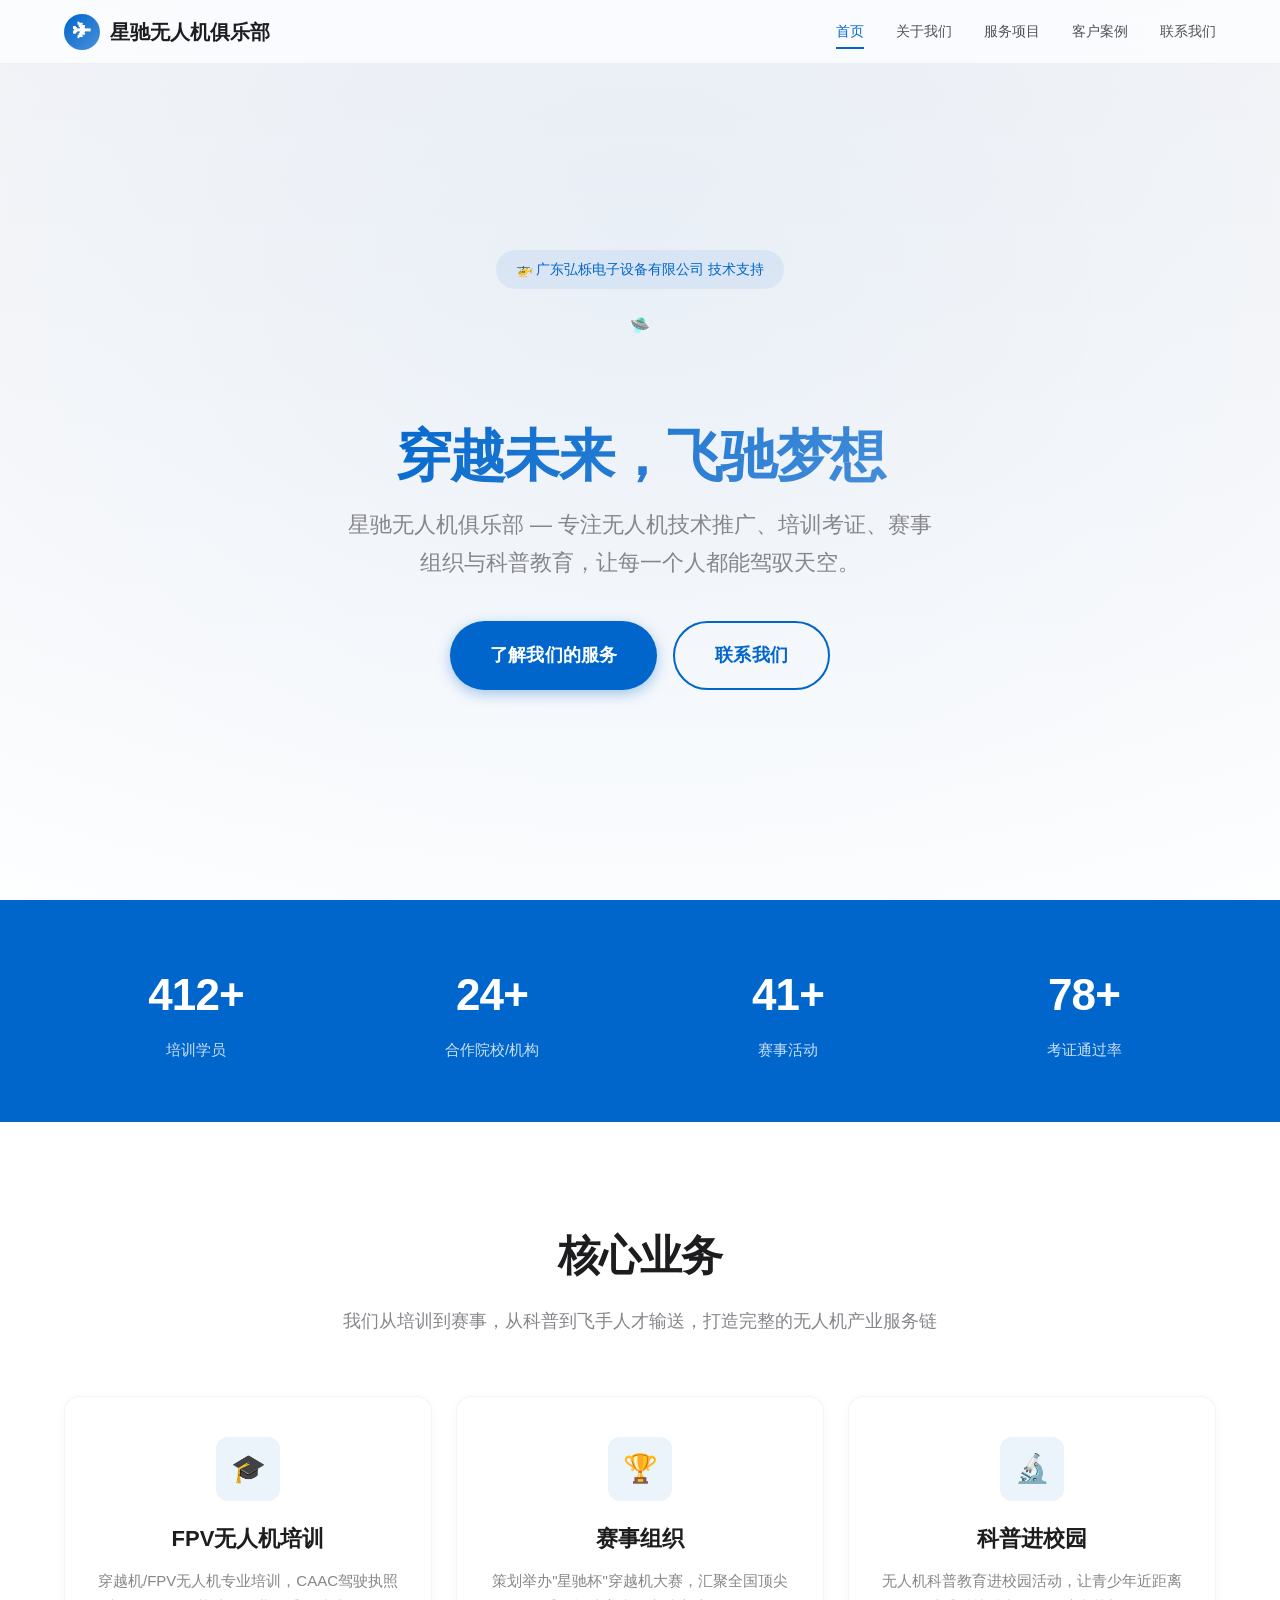
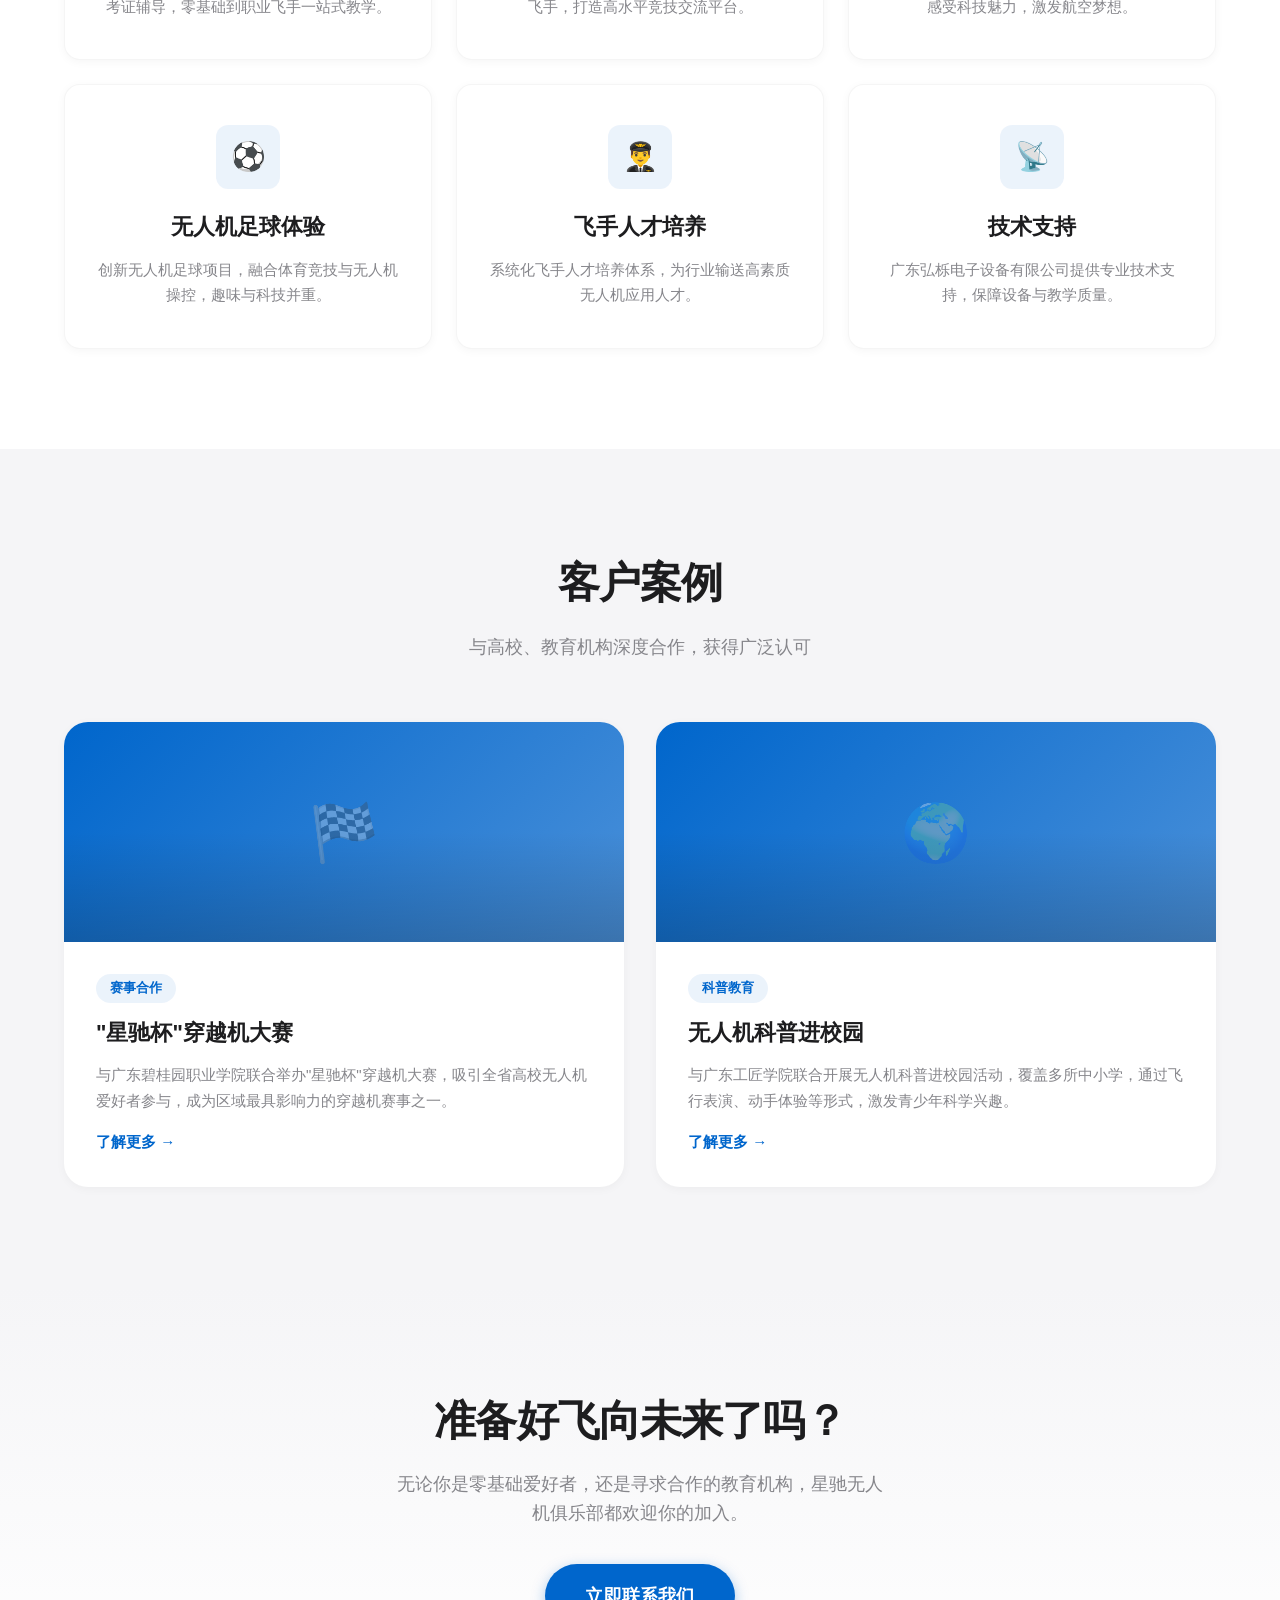
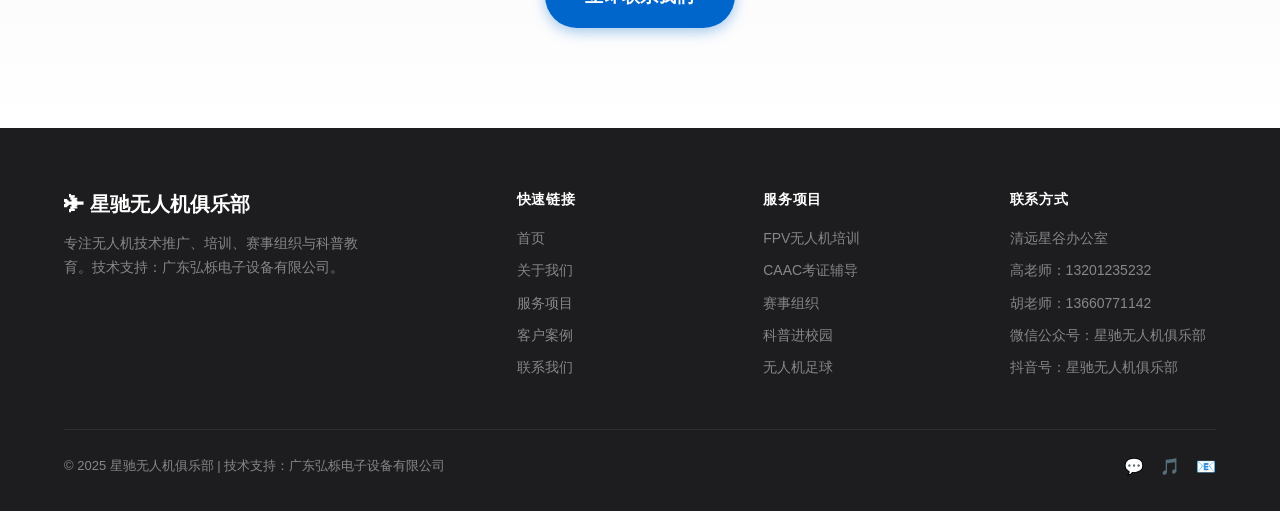
==== index.html @ 3ca0f883 "🎉 初始提交：星驰无人机俱乐部官网" ====
<!DOCTYPE html>
<html lang="zh-CN">
<head>
  <meta charset="UTF-8">
  <meta name="viewport" content="width=device-width, initial-scale=1.0">
  <title>星驰无人机俱乐部 - 穿越未来，飞驰梦想</title>
  <meta name="description" content="星驰无人机俱乐部 — 无人机技术推广、培训、赛事组织、科普教育。CAAC驾驶执照考证，穿越机/FPV无人机培训。">
  <link rel="stylesheet" href="css/style.css">
</head>
<body>

  <!-- ======== Navigation ======== -->
  <nav class="navbar">
    <div class="container">
      <a href="index.html" class="navbar-brand">
        <span class="logo-icon">✈</span>
        星驰无人机俱乐部
      </a>
      <div class="nav-links">
        <a href="index.html" class="active">首页</a>
        <a href="about.html">关于我们</a>
        <a href="services.html">服务项目</a>
        <a href="cases.html">客户案例</a>
        <a href="contact.html">联系我们</a>
      </div>
      <button class="nav-toggle" aria-label="菜单">
        <span></span>
        <span></span>
        <span></span>
      </button>
    </div>
  </nav>

  <!-- ======== Hero Section ======== -->
  <section class="hero">
    <div class="hero-content">
      <div class="hero-badge">🚁 广东弘栎电子设备有限公司 技术支持</div>
      <div class="hero-drone">🛸</div>
      <h1>穿越未来，飞驰梦想</h1>
      <p>星驰无人机俱乐部 — 专注无人机技术推广、培训考证、赛事组织与科普教育，让每一个人都能驾驭天空。</p>
      <div class="hero-buttons">
        <a href="services.html" class="btn btn-primary btn-lg">了解我们的服务</a>
        <a href="contact.html" class="btn btn-outline btn-lg">联系我们</a>
      </div>
    </div>
  </section>

  <!-- ======== Stats Section ======== -->
  <section class="stats">
    <div class="container">
      <div class="stats-grid">
        <div class="stat-item">
          <h3 data-target="500">0+</h3>
          <p>培训学员</p>
        </div>
        <div class="stat-item">
          <h3 data-target="30">0+</h3>
          <p>合作院校/机构</p>
        </div>
        <div class="stat-item">
          <h3 data-target="50">0+</h3>
          <p>赛事活动</p>
        </div>
        <div class="stat-item">
          <h3 data-target="95">0+</h3>
          <p>考证通过率</p>
        </div>
      </div>
    </div>
  </section>

  <!-- ======== Features / Core Business ======== -->
  <section class="section">
    <div class="container">
      <h2 class="section-title fade-in">核心业务</h2>
      <p class="section-subtitle fade-in">我们从培训到赛事，从科普到飞手人才输送，打造完整的无人机产业服务链</p>
      <div class="features-grid">
        <div class="feature-card fade-in">
          <div class="feature-icon">🎓</div>
          <h3>FPV无人机培训</h3>
          <p>穿越机/FPV无人机专业培训，CAAC驾驶执照考证辅导，零基础到职业飞手一站式教学。</p>
        </div>
        <div class="feature-card fade-in">
          <div class="feature-icon">🏆</div>
          <h3>赛事组织</h3>
          <p>策划举办"星驰杯"穿越机大赛，汇聚全国顶尖飞手，打造高水平竞技交流平台。</p>
        </div>
        <div class="feature-card fade-in">
          <div class="feature-icon">🔬</div>
          <h3>科普进校园</h3>
          <p>无人机科普教育进校园活动，让青少年近距离感受科技魅力，激发航空梦想。</p>
        </div>
        <div class="feature-card fade-in">
          <div class="feature-icon">⚽</div>
          <h3>无人机足球体验</h3>
          <p>创新无人机足球项目，融合体育竞技与无人机操控，趣味与科技并重。</p>
        </div>
        <div class="feature-card fade-in">
          <div class="feature-icon">👨‍✈️</div>
          <h3>飞手人才培养</h3>
          <p>系统化飞手人才培养体系，为行业输送高素质无人机应用人才。</p>
        </div>
        <div class="feature-card fade-in">
          <div class="feature-icon">📡</div>
          <h3>技术支持</h3>
          <p>广东弘栎电子设备有限公司提供专业技术支持，保障设备与教学质量。</p>
        </div>
      </div>
    </div>
  </section>

  <!-- ======== Cases Showcase ======== -->
  <section class="section cases-section">
    <div class="container">
      <h2 class="section-title fade-in">客户案例</h2>
      <p class="section-subtitle fade-in">与高校、教育机构深度合作，获得广泛认可</p>
      <div class="cases-grid">
        <div class="case-card fade-in">
          <div class="case-image">🏁</div>
          <div class="case-body">
            <span class="case-tag">赛事合作</span>
            <h3>"星驰杯"穿越机大赛</h3>
            <p>与广东碧桂园职业学院联合举办"星驰杯"穿越机大赛，吸引全省高校无人机爱好者参与，成为区域最具影响力的穿越机赛事之一。</p>
            <a href="cases.html" class="case-link">了解更多 →</a>
          </div>
        </div>
        <div class="case-card fade-in">
          <div class="case-image">🌍</div>
          <div class="case-body">
            <span class="case-tag">科普教育</span>
            <h3>无人机科普进校园</h3>
            <p>与广东工匠学院联合开展无人机科普进校园活动，覆盖多所中小学，通过飞行表演、动手体验等形式，激发青少年科学兴趣。</p>
            <a href="cases.html" class="case-link">了解更多 →</a>
          </div>
        </div>
      </div>
    </div>
  </section>

  <!-- ======== CTA Section ======== -->
  <section class="cta-section">
    <div class="container">
      <h2 class="fade-in">准备好飞向未来了吗？</h2>
      <p class="fade-in">无论你是零基础爱好者，还是寻求合作的教育机构，星驰无人机俱乐部都欢迎你的加入。</p>
      <a href="contact.html" class="btn btn-primary btn-lg fade-in">立即联系我们</a>
    </div>
  </section>

  <!-- ======== Footer ======== -->
  <footer class="footer">
    <div class="container">
      <div class="footer-grid">
        <div class="footer-brand">
          <h3>✈ 星驰无人机俱乐部</h3>
          <p>专注无人机技术推广、培训、赛事组织与科普教育。技术支持：广东弘栎电子设备有限公司。</p>
        </div>
        <div class="footer-col">
          <h4>快速链接</h4>
          <a href="index.html">首页</a>
          <a href="about.html">关于我们</a>
          <a href="services.html">服务项目</a>
          <a href="cases.html">客户案例</a>
          <a href="contact.html">联系我们</a>
        </div>
        <div class="footer-col">
          <h4>服务项目</h4>
          <a href="services.html">FPV无人机培训</a>
          <a href="services.html">CAAC考证辅导</a>
          <a href="services.html">赛事组织</a>
          <a href="services.html">科普进校园</a>
          <a href="services.html">无人机足球</a>
        </div>
        <div class="footer-col">
          <h4>联系方式</h4>
          <a href="contact.html">清远星谷办公室</a>
          <a href="contact.html">高老师：13201235232</a>
          <a href="contact.html">胡老师：13660771142</a>
          <a href="contact.html">微信公众号：星驰无人机俱乐部</a>
          <a href="contact.html">抖音号：星驰无人机俱乐部</a>
        </div>
      </div>
      <div class="footer-bottom">
        <p>© 2025 星驰无人机俱乐部 | 技术支持：广东弘栎电子设备有限公司</p>
        <div class="footer-social">
          <a href="#" title="微信公众号">💬</a>
          <a href="#" title="抖音">🎵</a>
          <a href="#" title="邮箱">📧</a>
        </div>
      </div>
    </div>
  </footer>

  <script src="js/main.js"></script>
</body>
</html>
---- css/style.css ----
/* ========================================
   星驰无人机俱乐部 - 主样式表
   科技蓝 #0066CC | Apple 极简风
   ======================================== */

/* --- CSS Variables --- */
:root {
  --primary: #0066CC;
  --primary-light: #4A90D9;
  --primary-dark: #004C99;
  --primary-gradient: linear-gradient(135deg, #0066CC, #4A90D9);
  --black: #1D1D1F;
  --gray-900: #2D2D2F;
  --gray-700: #515154;
  --gray-500: #86868B;
  --gray-300: #D2D2D7;
  --gray-100: #F5F5F7;
  --white: #FFFFFF;
  --glass-bg: rgba(255, 255, 255, 0.72);
  --glass-border: rgba(255, 255, 255, 0.4);
  --shadow-sm: 0 2px 10px rgba(0, 0, 0, 0.04);
  --shadow-md: 0 8px 30px rgba(0, 0, 0, 0.08);
  --shadow-lg: 0 20px 60px rgba(0, 0, 0, 0.12);
  --radius-sm: 12px;
  --radius-md: 16px;
  --radius-lg: 24px;
  --radius-xl: 32px;
  --font-sans: -apple-system, BlinkMacSystemFont, 'SF Pro Display', 'SF Pro Text',
    'Helvetica Neue', 'PingFang SC', 'Microsoft YaHei', sans-serif;
  --max-width: 1200px;
  --nav-height: 64px;
  --transition: all 0.4s cubic-bezier(0.25, 0.46, 0.45, 0.94);
}

/* --- Reset & Base --- */
*,
*::before,
*::after {
  margin: 0;
  padding: 0;
  box-sizing: border-box;
}

html {
  scroll-behavior: smooth;
  -webkit-font-smoothing: antialiased;
  -moz-osx-font-smoothing: grayscale;
}

body {
  font-family: var(--font-sans);
  font-size: 16px;
  line-height: 1.6;
  color: var(--black);
  background: var(--white);
  overflow-x: hidden;
}

a {
  text-decoration: none;
  color: inherit;
  transition: var(--transition);
}

img {
  max-width: 100%;
  height: auto;
  display: block;
}

ul {
  list-style: none;
}

.container {
  max-width: var(--max-width);
  margin: 0 auto;
  padding: 0 24px;
}

.section {
  padding: 100px 0;
}

.section-title {
  font-size: 42px;
  font-weight: 700;
  text-align: center;
  margin-bottom: 16px;
  color: var(--black);
  letter-spacing: -0.02em;
}

.section-subtitle {
  font-size: 18px;
  text-align: center;
  color: var(--gray-500);
  max-width: 600px;
  margin: 0 auto 60px;
  line-height: 1.7;
}

/* --- Buttons --- */
.btn {
  display: inline-flex;
  align-items: center;
  justify-content: center;
  gap: 8px;
  padding: 14px 32px;
  border-radius: 50px;
  font-size: 16px;
  font-weight: 600;
  border: none;
  cursor: pointer;
  transition: var(--transition);
  font-family: var(--font-sans);
  letter-spacing: 0.01em;
}

.btn-primary {
  background: var(--primary);
  color: var(--white);
  box-shadow: 0 4px 14px rgba(0, 102, 204, 0.35);
}

.btn-primary:hover {
  background: var(--primary-dark);
  box-shadow: 0 6px 20px rgba(0, 102, 204, 0.45);
  transform: translateY(-2px);
}

.btn-outline {
  background: transparent;
  color: var(--primary);
  border: 2px solid var(--primary);
}

.btn-outline:hover {
  background: var(--primary);
  color: var(--white);
  transform: translateY(-2px);
}

.btn-white {
  background: var(--white);
  color: var(--primary);
}

.btn-white:hover {
  background: var(--gray-100);
  transform: translateY(-2px);
}

.btn-lg {
  padding: 18px 40px;
  font-size: 18px;
}

/* --- Navigation --- */
.navbar {
  position: fixed;
  top: 0;
  left: 0;
  right: 0;
  z-index: 1000;
  height: var(--nav-height);
  backdrop-filter: saturate(180%) blur(20px);
  -webkit-backdrop-filter: saturate(180%) blur(20px);
  background: var(--glass-bg);
  border-bottom: 1px solid rgba(0, 0, 0, 0.05);
  transition: var(--transition);
}

.navbar .container {
  display: flex;
  align-items: center;
  justify-content: space-between;
  height: 100%;
}

.navbar-brand {
  display: flex;
  align-items: center;
  gap: 10px;
  font-size: 20px;
  font-weight: 700;
  color: var(--black);
}

.navbar-brand .logo-icon {
  width: 36px;
  height: 36px;
  background: var(--primary-gradient);
  border-radius: 50%;
  display: flex;
  align-items: center;
  justify-content: center;
  color: var(--white);
  font-size: 18px;
}

.nav-links {
  display: flex;
  align-items: center;
  gap: 32px;
}

.nav-links a {
  font-size: 14px;
  font-weight: 500;
  color: var(--gray-700);
  position: relative;
  padding: 4px 0;
}

.nav-links a::after {
  content: '';
  position: absolute;
  bottom: -2px;
  left: 0;
  width: 0;
  height: 2px;
  background: var(--primary);
  transition: var(--transition);
}

.nav-links a:hover,
.nav-links a.active {
  color: var(--primary);
}

.nav-links a:hover::after,
.nav-links a.active::after {
  width: 100%;
}

/* Mobile menu toggle */
.nav-toggle {
  display: none;
  flex-direction: column;
  gap: 5px;
  background: none;
  border: none;
  cursor: pointer;
  padding: 4px;
}

.nav-toggle span {
  display: block;
  width: 24px;
  height: 2px;
  background: var(--black);
  border-radius: 2px;
  transition: var(--transition);
}

.nav-toggle.active span:nth-child(1) {
  transform: rotate(45deg) translate(5px, 5px);
}

.nav-toggle.active span:nth-child(2) {
  opacity: 0;
}

.nav-toggle.active span:nth-child(3) {
  transform: rotate(-45deg) translate(5px, -5px);
}

/* --- Hero Section --- */
.hero {
  min-height: 100vh;
  display: flex;
  align-items: center;
  justify-content: center;
  text-align: center;
  padding: 120px 24px 80px;
  background: linear-gradient(180deg, var(--gray-100) 0%, var(--white) 100%);
  position: relative;
  overflow: hidden;
}

.hero::before {
  content: '';
  position: absolute;
  top: -50%;
  left: -50%;
  width: 200%;
  height: 200%;
  background: radial-gradient(
    ellipse at 50% 40%,
    rgba(0, 102, 204, 0.06) 0%,
    transparent 60%
  );
  pointer-events: none;
}

.hero-content {
  max-width: 800px;
  position: relative;
  z-index: 1;
}

.hero-badge {
  display: inline-flex;
  align-items: center;
  gap: 8px;
  padding: 8px 20px;
  background: rgba(0, 102, 204, 0.08);
  border-radius: 50px;
  font-size: 14px;
  font-weight: 500;
  color: var(--primary);
  margin-bottom: 24px;
}

.hero h1 {
  font-size: 56px;
  font-weight: 800;
  line-height: 1.1;
  margin-bottom: 20px;
  letter-spacing: -0.03em;
  background: var(--primary-gradient);
  -webkit-background-clip: text;
  -webkit-text-fill-color: transparent;
  background-clip: text;
}

.hero p {
  font-size: 22px;
  color: var(--gray-500);
  max-width: 600px;
  margin: 0 auto 40px;
  line-height: 1.7;
}

.hero-buttons {
  display: flex;
  gap: 16px;
  justify-content: center;
  flex-wrap: wrap;
}

/* Hero drone animation */
.hero-drone {
  width: 80px;
  height: 80px;
  margin: 0 auto 32px;
  position: relative;
  animation: float 3s ease-in-out infinite;
}

@keyframes float {
  0%, 100% { transform: translateY(0); }
  50% { transform: translateY(-12px); }
}

/* --- Stats Section --- */
.stats {
  background: var(--primary);
  padding: 60px 0;
}

.stats-grid {
  display: grid;
  grid-template-columns: repeat(4, 1fr);
  gap: 32px;
  text-align: center;
}

.stat-item h3 {
  font-size: 44px;
  font-weight: 800;
  color: var(--white);
  margin-bottom: 8px;
  letter-spacing: -0.02em;
}

.stat-item p {
  font-size: 15px;
  color: rgba(255, 255, 255, 0.8);
  font-weight: 400;
}

/* --- Features / Cards Grid --- */
.features-grid {
  display: grid;
  grid-template-columns: repeat(3, 1fr);
  gap: 24px;
}

.feature-card {
  background: var(--white);
  border-radius: var(--radius-md);
  padding: 40px 32px;
  box-shadow: var(--shadow-sm);
  border: 1px solid rgba(0, 0, 0, 0.04);
  transition: var(--transition);
  text-align: center;
}

.feature-card:hover {
  box-shadow: var(--shadow-md);
  transform: translateY(-6px);
}

.feature-icon {
  width: 64px;
  height: 64px;
  background: rgba(0, 102, 204, 0.08);
  border-radius: var(--radius-sm);
  display: flex;
  align-items: center;
  justify-content: center;
  font-size: 28px;
  margin: 0 auto 20px;
  transition: var(--transition);
}

.feature-card:hover .feature-icon {
  background: var(--primary);
  color: var(--white);
}

.feature-card h3 {
  font-size: 22px;
  font-weight: 700;
  margin-bottom: 12px;
  color: var(--black);
}

.feature-card p {
  font-size: 15px;
  color: var(--gray-500);
  line-height: 1.7;
}

/* --- Cases Section --- */
.cases-section {
  background: var(--gray-100);
}

.cases-grid {
  display: grid;
  grid-template-columns: repeat(2, 1fr);
  gap: 32px;
}

.case-card {
  background: var(--white);
  border-radius: var(--radius-lg);
  overflow: hidden;
  box-shadow: var(--shadow-sm);
  transition: var(--transition);
}

.case-card:hover {
  box-shadow: var(--shadow-md);
  transform: translateY(-4px);
}

.case-image {
  height: 220px;
  background: var(--primary-gradient);
  display: flex;
  align-items: center;
  justify-content: center;
  font-size: 56px;
  color: rgba(255, 255, 255, 0.3);
  position: relative;
  overflow: hidden;
}

.case-image::after {
  content: '';
  position: absolute;
  inset: 0;
  background: linear-gradient(180deg, transparent 50%, rgba(0, 0, 0, 0.2) 100%);
}

.case-body {
  padding: 32px;
}

.case-tag {
  display: inline-block;
  padding: 4px 14px;
  background: rgba(0, 102, 204, 0.08);
  color: var(--primary);
  font-size: 13px;
  font-weight: 600;
  border-radius: 50px;
  margin-bottom: 12px;
}

.case-body h3 {
  font-size: 22px;
  font-weight: 700;
  margin-bottom: 12px;
}

.case-body p {
  font-size: 15px;
  color: var(--gray-500);
  line-height: 1.7;
  margin-bottom: 16px;
}

.case-link {
  color: var(--primary);
  font-weight: 600;
  font-size: 15px;
  display: inline-flex;
  align-items: center;
  gap: 6px;
}

.case-link:hover {
  gap: 10px;
}

/* --- CTA Section --- */
.cta-section {
  text-align: center;
  padding: 100px 24px;
  background: linear-gradient(180deg, var(--gray-100) 0%, var(--white) 100%);
}

.cta-section h2 {
  font-size: 42px;
  font-weight: 700;
  margin-bottom: 16px;
  letter-spacing: -0.02em;
}

.cta-section p {
  font-size: 18px;
  color: var(--gray-500);
  max-width: 500px;
  margin: 0 auto 36px;
}

/* --- Timeline (About page) --- */
.timeline {
  position: relative;
  max-width: 800px;
  margin: 0 auto;
  padding: 20px 0;
}

.timeline::before {
  content: '';
  position: absolute;
  left: 50%;
  transform: translateX(-50%);
  top: 0;
  bottom: 0;
  width: 2px;
  background: var(--gray-300);
}

.timeline-item {
  display: flex;
  align-items: flex-start;
  gap: 40px;
  margin-bottom: 48px;
  position: relative;
}

.timeline-item:nth-child(odd) {
  flex-direction: row;
}

.timeline-item:nth-child(even) {
  flex-direction: row-reverse;
}

.timeline-dot {
  position: absolute;
  left: 50%;
  transform: translateX(-50%);
  width: 16px;
  height: 16px;
  background: var(--primary);
  border-radius: 50%;
  border: 4px solid var(--white);
  box-shadow: 0 0 0 2px var(--primary);
  z-index: 2;
  top: 6px;
}

.timeline-content {
  width: calc(50% - 50px);
  background: var(--white);
  padding: 24px;
  border-radius: var(--radius-sm);
  box-shadow: var(--shadow-sm);
  border: 1px solid rgba(0, 0, 0, 0.04);
}

.timeline-content h4 {
  font-size: 18px;
  font-weight: 700;
  color: var(--primary);
  margin-bottom: 6px;
}

.timeline-content h5 {
  font-size: 16px;
  font-weight: 600;
  margin-bottom: 8px;
}

.timeline-content p {
  font-size: 14px;
  color: var(--gray-500);
}

/* --- Team Section --- */
.team-grid {
  display: grid;
  grid-template-columns: repeat(3, 1fr);
  gap: 32px;
}

.team-card {
  text-align: center;
  padding: 40px 24px;
  background: var(--white);
  border-radius: var(--radius-md);
  box-shadow: var(--shadow-sm);
  border: 1px solid rgba(0, 0, 0, 0.04);
  transition: var(--transition);
}

.team-card:hover {
  box-shadow: var(--shadow-md);
  transform: translateY(-4px);
}

.team-avatar {
  width: 96px;
  height: 96px;
  border-radius: 50%;
  background: var(--primary-gradient);
  display: flex;
  align-items: center;
  justify-content: center;
  font-size: 36px;
  color: var(--white);
  margin: 0 auto 16px;
}

.team-card h4 {
  font-size: 20px;
  font-weight: 700;
  margin-bottom: 4px;
}

.team-card .role {
  font-size: 14px;
  color: var(--primary);
  font-weight: 600;
  margin-bottom: 4px;
}

.team-card .phone {
  font-size: 14px;
  color: var(--gray-500);
}

/* --- Services Page --- */
.services-showcase {
  display: grid;
  grid-template-columns: repeat(2, 1fr);
  gap: 32px;
}

.service-card {
  background: var(--white);
  border-radius: var(--radius-lg);
  padding: 48px 36px;
  box-shadow: var(--shadow-sm);
  border: 1px solid rgba(0, 0, 0, 0.04);
  transition: var(--transition);
  position: relative;
  overflow: hidden;
}

.service-card::before {
  content: '';
  position: absolute;
  top: 0;
  left: 0;
  right: 0;
  height: 4px;
  background: var(--primary-gradient);
  opacity: 0;
  transition: var(--transition);
}

.service-card:hover::before {
  opacity: 1;
}

.service-card:hover {
  box-shadow: var(--shadow-md);
  transform: translateY(-4px);
}

.service-icon {
  width: 56px;
  height: 56px;
  background: rgba(0, 102, 204, 0.08);
  border-radius: var(--radius-sm);
  display: flex;
  align-items: center;
  justify-content: center;
  font-size: 24px;
  margin-bottom: 20px;
}

.service-card h3 {
  font-size: 24px;
  font-weight: 700;
  margin-bottom: 12px;
}

.service-card p {
  font-size: 15px;
  color: var(--gray-500);
  line-height: 1.7;
  margin-bottom: 16px;
}

.service-features {
  display: flex;
  flex-wrap: wrap;
  gap: 8px;
}

.service-features span {
  padding: 6px 14px;
  background: var(--gray-100);
  border-radius: 50px;
  font-size: 13px;
  color: var(--gray-700);
}

/* --- Contact Page --- */
.contact-grid {
  display: grid;
  grid-template-columns: 1fr 1.2fr;
  gap: 60px;
  align-items: start;
}

.contact-info h3 {
  font-size: 24px;
  font-weight: 700;
  margin-bottom: 24px;
}

.contact-item {
  display: flex;
  gap: 16px;
  margin-bottom: 24px;
}

.contact-item-icon {
  flex-shrink: 0;
  width: 44px;
  height: 44px;
  background: rgba(0, 102, 204, 0.08);
  border-radius: 50%;
  display: flex;
  align-items: center;
  justify-content: center;
  font-size: 18px;
}

.contact-item-text h4 {
  font-size: 15px;
  font-weight: 600;
  margin-bottom: 4px;
}

.contact-item-text p {
  font-size: 14px;
  color: var(--gray-500);
  line-height: 1.6;
}

/* Social links */
.social-links {
  display: flex;
  gap: 12px;
  margin-top: 32px;
}

.social-link {
  width: 48px;
  height: 48px;
  background: var(--gray-100);
  border-radius: 50%;
  display: flex;
  align-items: center;
  justify-content: center;
  font-size: 20px;
  color: var(--gray-700);
  transition: var(--transition);
}

.social-link:hover {
  background: var(--primary);
  color: var(--white);
  transform: translateY(-2px);
}

/* Contact Form */
.contact-form {
  background: var(--white);
  padding: 40px;
  border-radius: var(--radius-lg);
  box-shadow: var(--shadow-md);
  border: 1px solid rgba(0, 0, 0, 0.06);
}

.contact-form h3 {
  font-size: 22px;
  font-weight: 700;
  margin-bottom: 24px;
}

.form-group {
  margin-bottom: 20px;
}

.form-group label {
  display: block;
  font-size: 14px;
  font-weight: 600;
  color: var(--gray-700);
  margin-bottom: 6px;
}

.form-group input,
.form-group textarea {
  width: 100%;
  padding: 14px 18px;
  border: 2px solid var(--gray-300);
  border-radius: var(--radius-sm);
  font-size: 15px;
  font-family: var(--font-sans);
  transition: var(--transition);
  background: var(--gray-100);
  outline: none;
}

.form-group input:focus,
.form-group textarea:focus {
  border-color: var(--primary);
  background: var(--white);
  box-shadow: 0 0 0 4px rgba(0, 102, 204, 0.1);
}

.form-group textarea {
  resize: vertical;
  min-height: 140px;
}

.form-submit {
  width: 100%;
  padding: 16px;
  font-size: 16px;
}

/* --- Footer --- */
.footer {
  background: var(--black);
  color: var(--gray-500);
  padding: 60px 0 32px;
}

.footer-grid {
  display: grid;
  grid-template-columns: 2fr 1fr 1fr 1fr;
  gap: 40px;
  margin-bottom: 40px;
}

.footer-brand h3 {
  font-size: 20px;
  font-weight: 700;
  color: var(--white);
  margin-bottom: 12px;
}

.footer-brand p {
  font-size: 14px;
  line-height: 1.7;
  max-width: 300px;
}

.footer-col h4 {
  font-size: 14px;
  font-weight: 700;
  color: var(--white);
  margin-bottom: 16px;
  text-transform: uppercase;
  letter-spacing: 0.05em;
}

.footer-col a {
  display: block;
  font-size: 14px;
  color: var(--gray-500);
  margin-bottom: 10px;
}

.footer-col a:hover {
  color: var(--white);
}

.footer-bottom {
  border-top: 1px solid rgba(255, 255, 255, 0.08);
  padding-top: 24px;
  display: flex;
  justify-content: space-between;
  align-items: center;
  flex-wrap: wrap;
  gap: 16px;
}

.footer-bottom p {
  font-size: 13px;
}

.footer-social {
  display: flex;
  gap: 16px;
}

.footer-social a {
  color: var(--gray-500);
  font-size: 16px;
}

.footer-social a:hover {
  color: var(--white);
}

/* --- Page Header (subpages) --- */
.page-header {
  padding: 120px 24px 60px;
  text-align: center;
  background: linear-gradient(180deg, var(--gray-100) 0%, var(--white) 100%);
}

.page-header h1 {
  font-size: 48px;
  font-weight: 800;
  margin-bottom: 12px;
  letter-spacing: -0.03em;
}

.page-header p {
  font-size: 18px;
  color: var(--gray-500);
  max-width: 500px;
  margin: 0 auto;
}

/* --- Animations --- */
.fade-in {
  opacity: 0;
  transform: translateY(30px);
  transition: opacity 0.8s ease, transform 0.8s ease;
}

.fade-in.visible {
  opacity: 1;
  transform: translateY(0);
}

/* ========================================
   Responsive Design
   ======================================== */

@media (max-width: 1024px) {
  .features-grid {
    grid-template-columns: repeat(2, 1fr);
  }
  .services-showcase {
    grid-template-columns: 1fr;
  }
  .footer-grid {
    grid-template-columns: 1fr 1fr;
  }
}

@media (max-width: 768px) {
  .section {
    padding: 64px 0;
  }
  .section-title {
    font-size: 32px;
  }
  .section-subtitle {
    font-size: 16px;
    margin-bottom: 40px;
  }

  .hero h1 {
    font-size: 36px;
  }
  .hero p {
    font-size: 18px;
  }
  .hero-buttons {
    flex-direction: column;
    align-items: center;
  }

  .stats-grid {
    grid-template-columns: repeat(2, 1fr);
    gap: 24px;
  }
  .stat-item h3 {
    font-size: 32px;
  }

  .features-grid {
    grid-template-columns: 1fr;
  }

  .cases-grid {
    grid-template-columns: 1fr;
  }

  .cta-section h2 {
    font-size: 32px;
  }

  /* Navigation */
  .nav-links {
    position: fixed;
    top: var(--nav-height);
    left: 0;
    right: 0;
    background: var(--glass-bg);
    backdrop-filter: saturate(180%) blur(20px);
    -webkit-backdrop-filter: saturate(180%) blur(20px);
    flex-direction: column;
    padding: 24px;
    gap: 20px;
    border-bottom: 1px solid rgba(0, 0, 0, 0.05);
    transform: translateY(-120%);
    opacity: 0;
    transition: var(--transition);
    pointer-events: none;
  }

  .nav-links.open {
    transform: translateY(0);
    opacity: 1;
    pointer-events: all;
  }

  .nav-links a {
    font-size: 18px;
    padding: 8px 0;
  }

  .nav-toggle {
    display: flex;
  }

  /* Timeline */
  .timeline::before {
    left: 24px;
  }
  .timeline-item,
  .timeline-item:nth-child(even) {
    flex-direction: row;
    padding-left: 56px;
  }
  .timeline-dot {
    left: 24px;
  }
  .timeline-content {
    width: 100%;
  }

  .team-grid {
    grid-template-columns: 1fr;
  }

  .page-header h1 {
    font-size: 34px;
  }

  .contact-grid {
    grid-template-columns: 1fr;
    gap: 40px;
  }

  .contact-form {
    padding: 28px;
  }

  .footer-grid {
    grid-template-columns: 1fr;
    gap: 24px;
  }
  .footer-bottom {
    flex-direction: column;
    text-align: center;
  }
}

/* --- Contact Page Additional Styles --- */
.contact-section {
  background: var(--gray-100);
}

.contact-info h2 {
  font-size: 32px;
  font-weight: 700;
  margin-bottom: 8px;
  letter-spacing: -0.02em;
}

.contact-subtitle {
  font-size: 16px;
  color: var(--gray-500);
  margin-bottom: 40px;
}

.contact-items {
  display: flex;
  flex-direction: column;
  gap: 0;
}

.contact-item {
  display: flex;
  gap: 18px;
  padding: 20px 0;
  border-bottom: 1px solid var(--gray-300);
}

.contact-item:last-child {
  border-bottom: none;
}

.contact-icon {
  flex-shrink: 0;
  width: 48px;
  height: 48px;
  background: rgba(0, 102, 204, 0.08);
  border-radius: 50%;
  display: flex;
  align-items: center;
  justify-content: center;
  font-size: 20px;
}

.contact-item h4 {
  font-size: 16px;
  font-weight: 600;
  margin-bottom: 4px;
  color: var(--black);
}

.contact-item p {
  font-size: 15px;
  color: var(--gray-500);
  line-height: 1.7;
}

.contact-item a {
  color: var(--primary);
  font-weight: 500;
}

.contact-item a:hover {
  color: var(--primary-dark);
}

.contact-note {
  font-size: 13px;
  color: var(--gray-500);
}

/* Contact Form Wrapper */
.contact-form-wrapper {
  background: var(--white);
  border-radius: var(--radius-lg);
  padding: 48px;
  box-shadow: var(--shadow-md);
  border: 1px solid rgba(0, 0, 0, 0.06);
}

.contact-form-wrapper h2 {
  font-size: 28px;
  font-weight: 700;
  margin-bottom: 8px;
}

.contact-form-wrapper .contact-subtitle {
  margin-bottom: 32px;
}

.contact-form {
  width: 100%;
}

.btn-block {
  width: 100%;
}

/* --- Cases Detail Page --- */
.cases-detail-grid {
  display: grid;
  grid-template-columns: 1fr 1fr;
  gap: 40px;
}

.case-detail-card {
  background: var(--white);
  border-radius: var(--radius-lg);
  overflow: hidden;
  box-shadow: var(--shadow-sm);
  border: 1px solid rgba(0, 0, 0, 0.04);
}

.case-detail-image {
  height: 240px;
  background: var(--primary-gradient);
  display: flex;
  align-items: center;
  justify-content: center;
  font-size: 64px;
}

.case-detail-body {
  padding: 32px;
}

.case-detail-body h3 {
  font-size: 22px;
  font-weight: 700;
  margin-bottom: 16px;
}

.case-detail-body ul {
  list-style: disc;
  padding-left: 20px;
  margin-bottom: 12px;
}

.case-detail-body ul li {
  font-size: 15px;
  color: var(--gray-700);
  line-height: 1.7;
  margin-bottom: 6px;
}

.case-meta {
  display: flex;
  flex-wrap: wrap;
  gap: 8px;
  margin-bottom: 16px;
}

.case-meta span {
  padding: 4px 14px;
  background: rgba(0, 102, 204, 0.08);
  color: var(--primary);
  font-size: 13px;
  font-weight: 600;
  border-radius: 50px;
}

@media (max-width: 768px) {
  .contact-form-wrapper {
    padding: 28px;
  }
  .contact-form-wrapper h2 {
    font-size: 24px;
  }
  .cases-detail-grid {
    grid-template-columns: 1fr;
  }
}

@media (max-width: 480px) {
  .container {
    padding: 0 16px;
  }
  .hero h1 {
    font-size: 30px;
  }
  .stats-grid {
    grid-template-columns: 1fr 1fr;
    gap: 16px;
  }
  .stat-item h3 {
    font-size: 28px;
  }
}
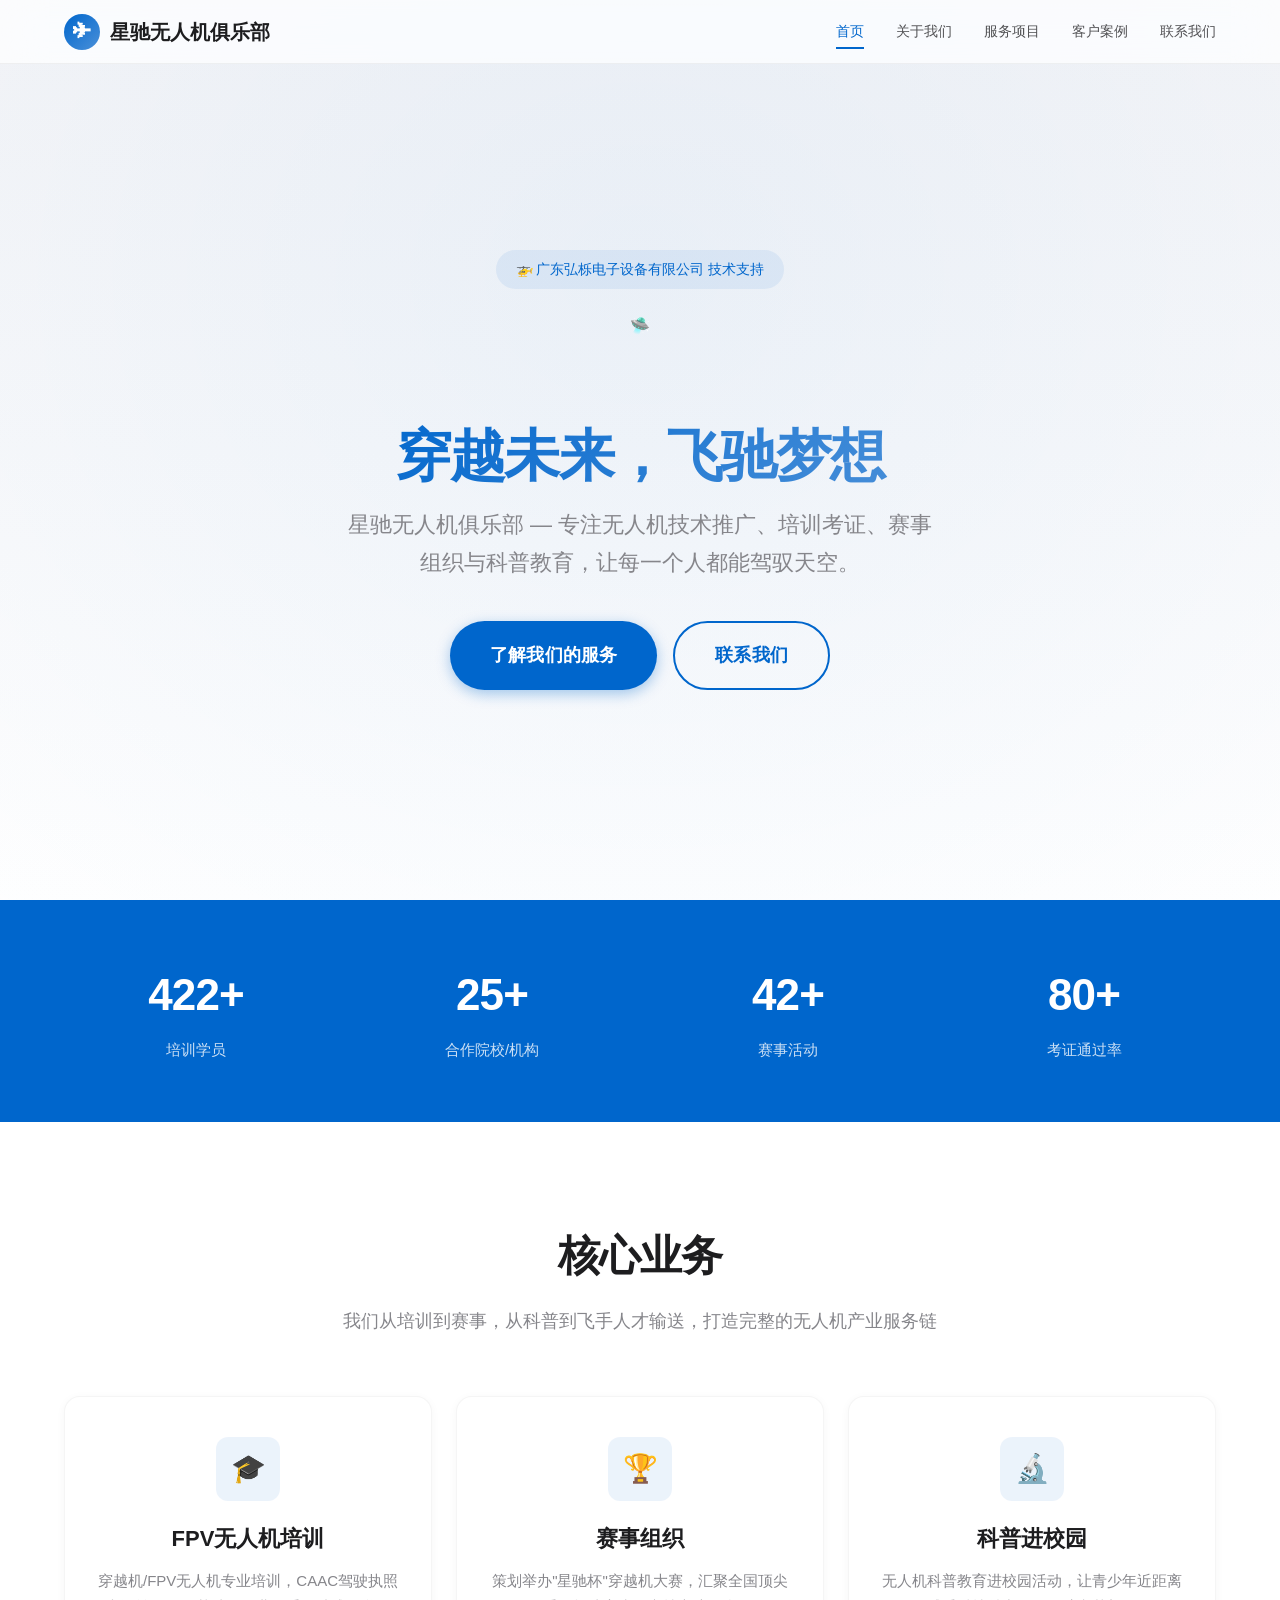
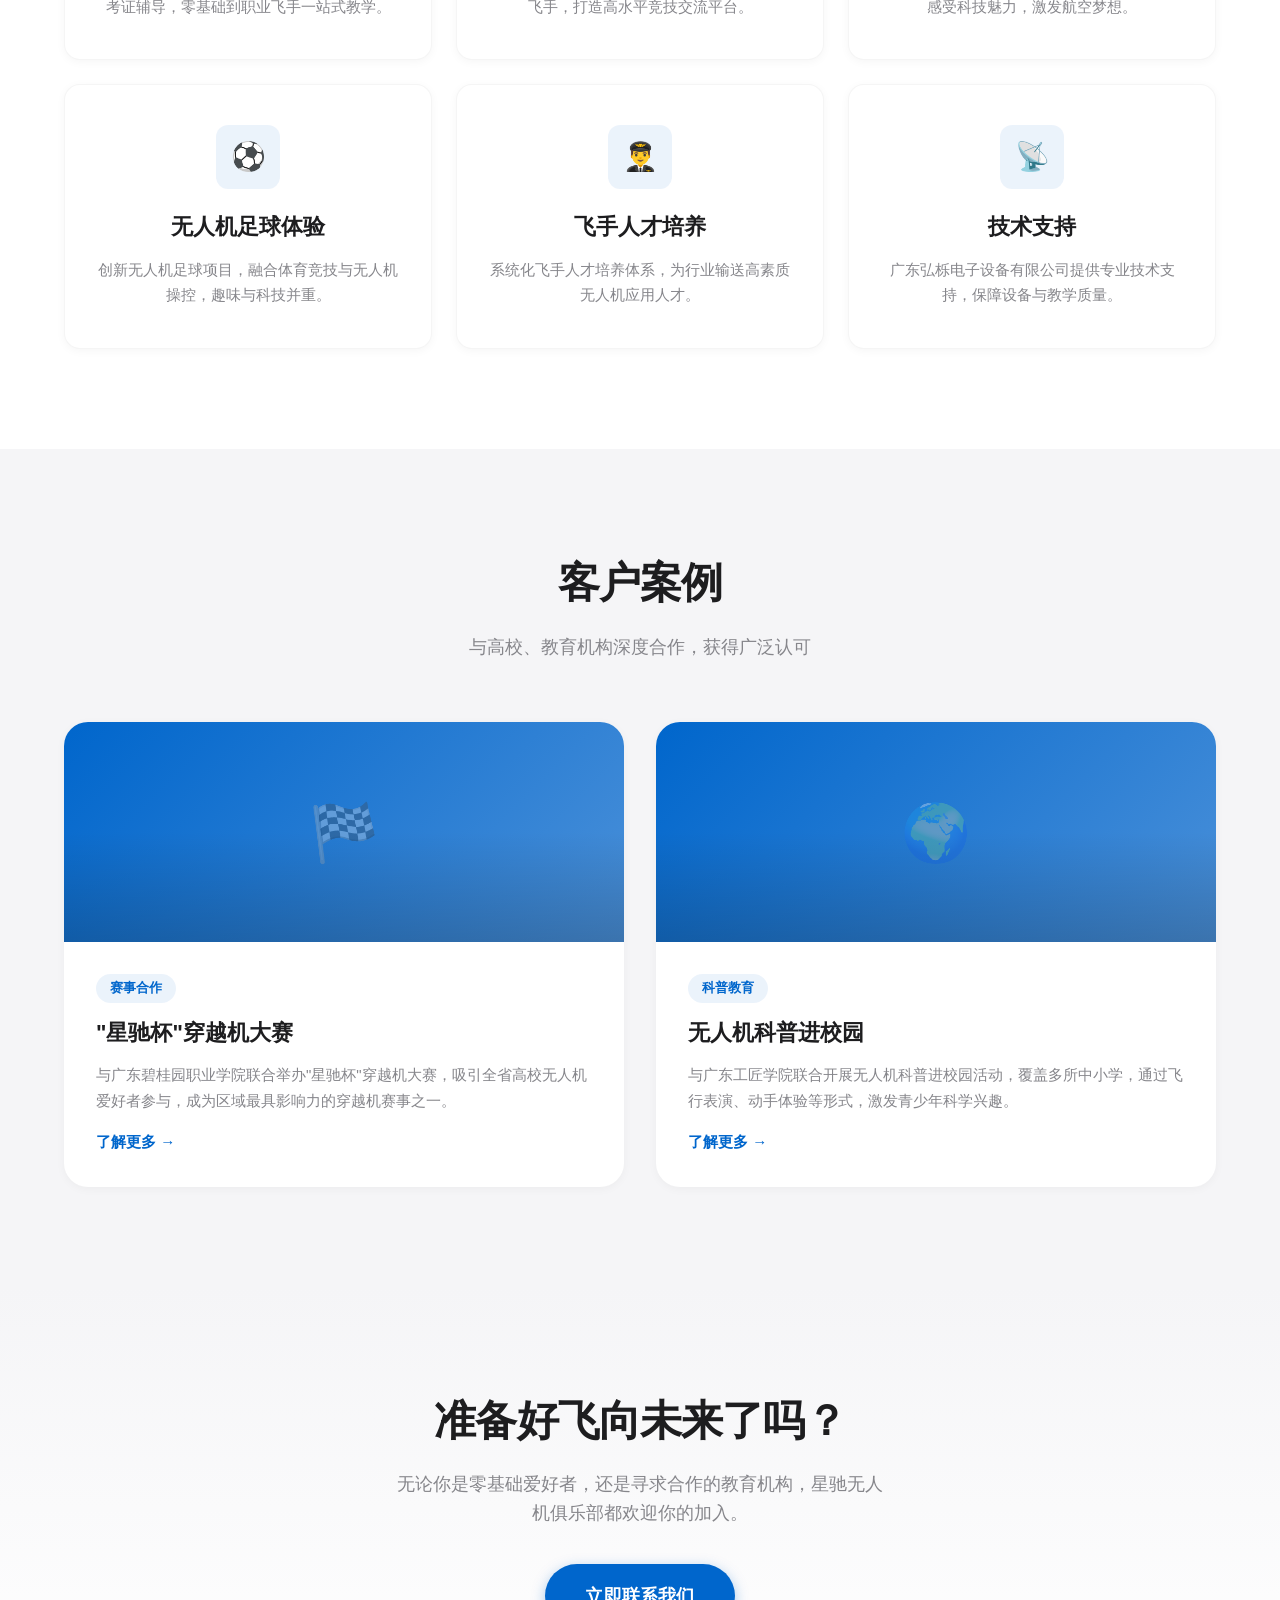
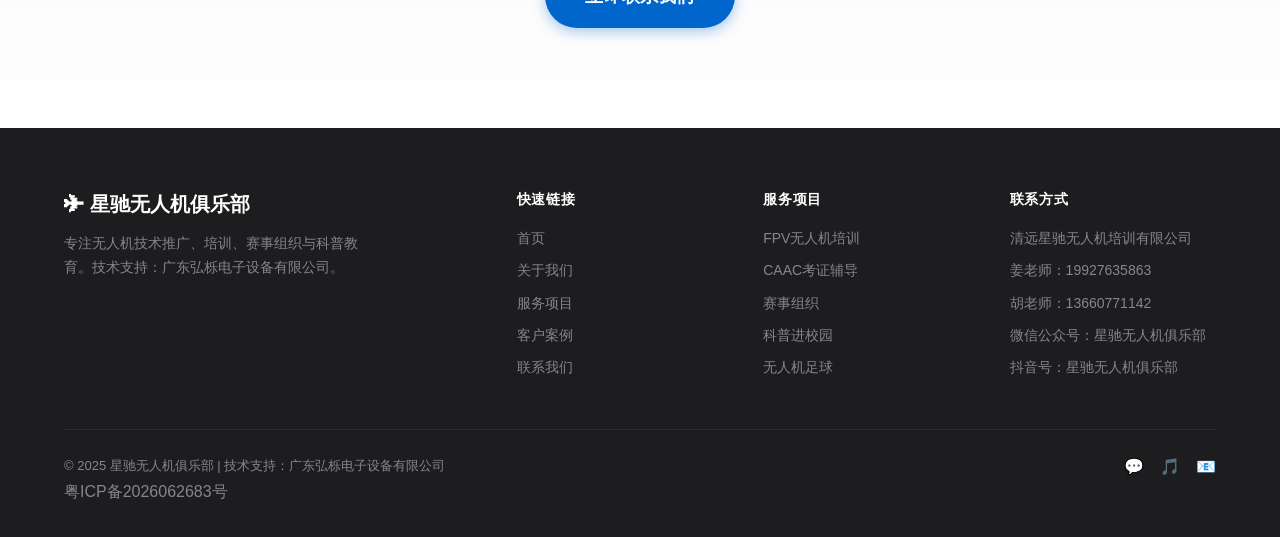
==== commit 8e9f5187: "全站更新：办公地址、咨询电话、团队信息，高老师替换为姜老师" ====
--- a/index.html
+++ b/index.html
@@ -172,8 +172,8 @@
         </div>
         <div class="footer-col">
           <h4>联系方式</h4>
-          <a href="contact.html">清远星谷办公室</a>
-          <a href="contact.html">高老师：13201235232</a>
+          <a href="contact.html">清远星驰无人机培训有限公司</a>
+          <a href="contact.html">姜老师：19927635863</a>
           <a href="contact.html">胡老师：13660771142</a>
           <a href="contact.html">微信公众号：星驰无人机俱乐部</a>
           <a href="contact.html">抖音号：星驰无人机俱乐部</a>
@@ -187,6 +187,9 @@
           <a href="#" title="邮箱">📧</a>
         </div>
       </div>
+      <div class="footer-icp">
+        <a href="https://beian.miit.gov.cn" target="_blank" rel="noopener noreferrer">粤ICP备2026062683号</a>
+      </div>
     </div>
   </footer>
 
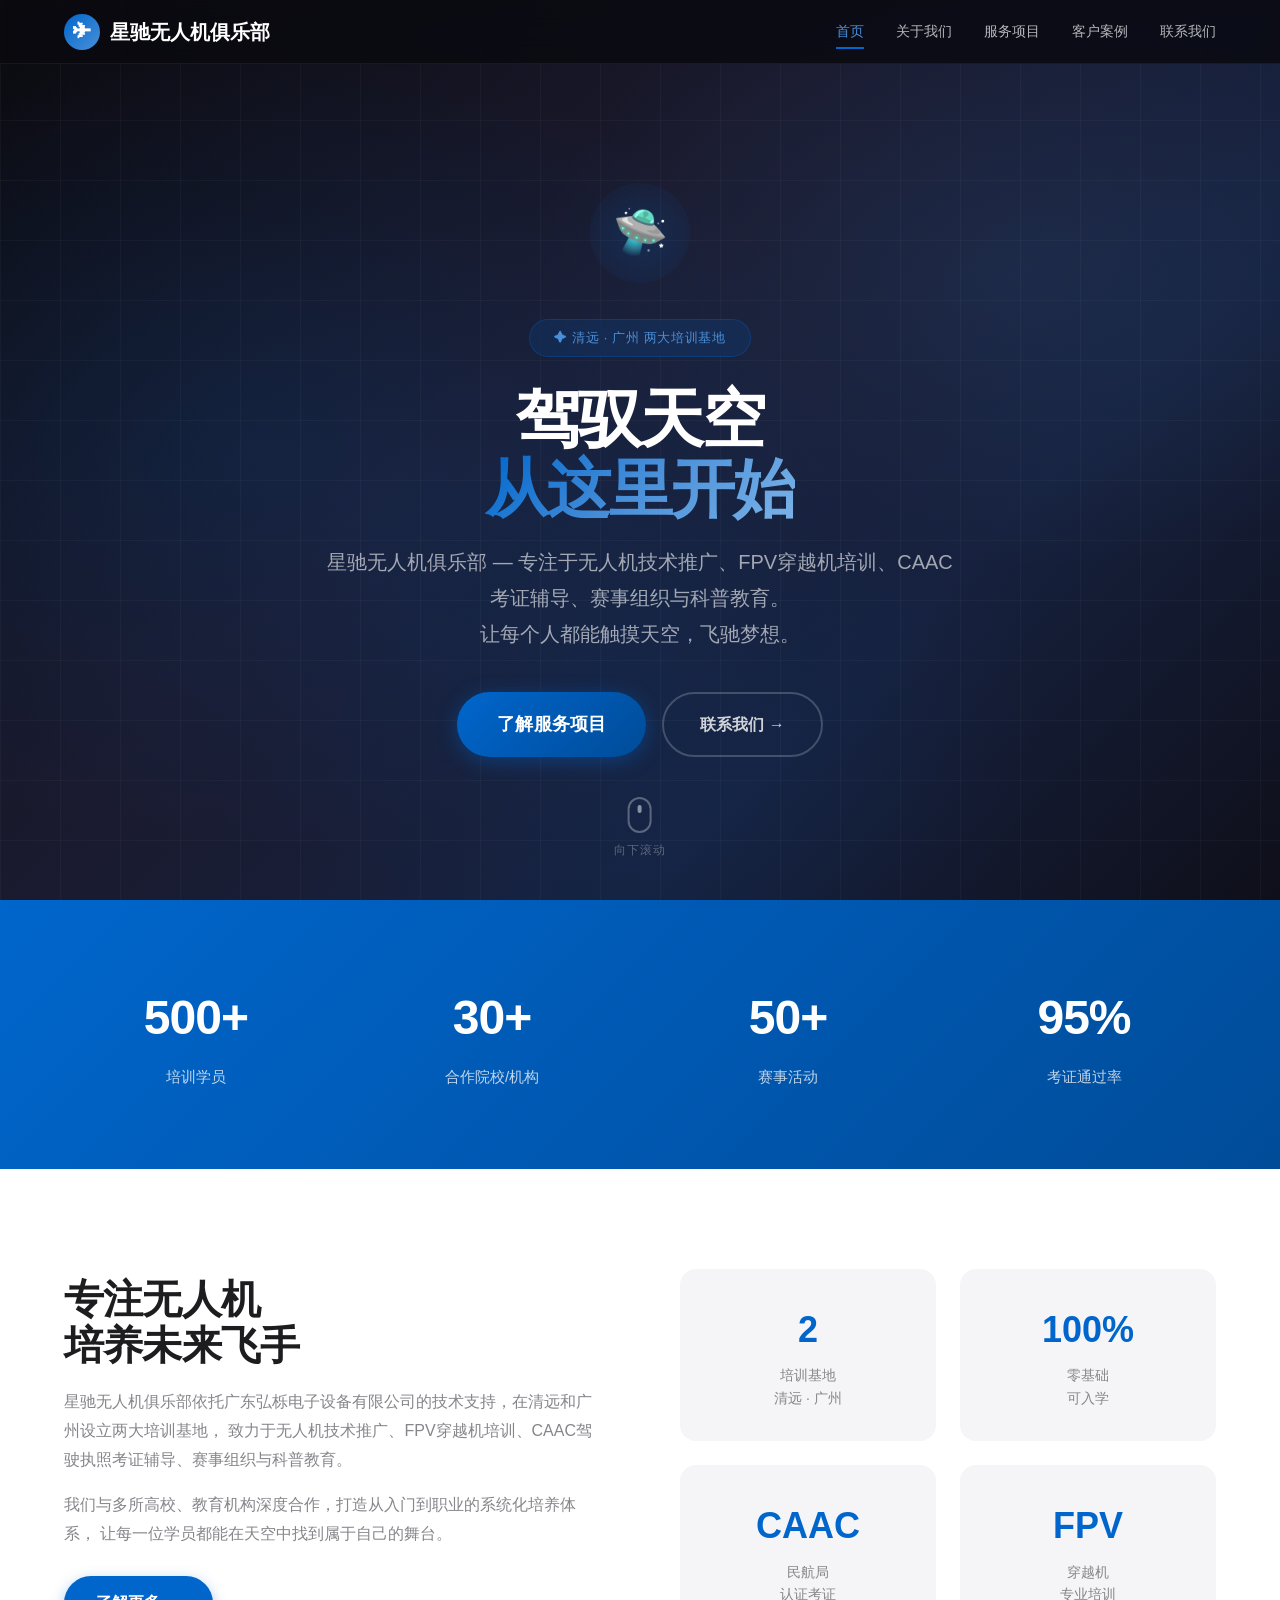
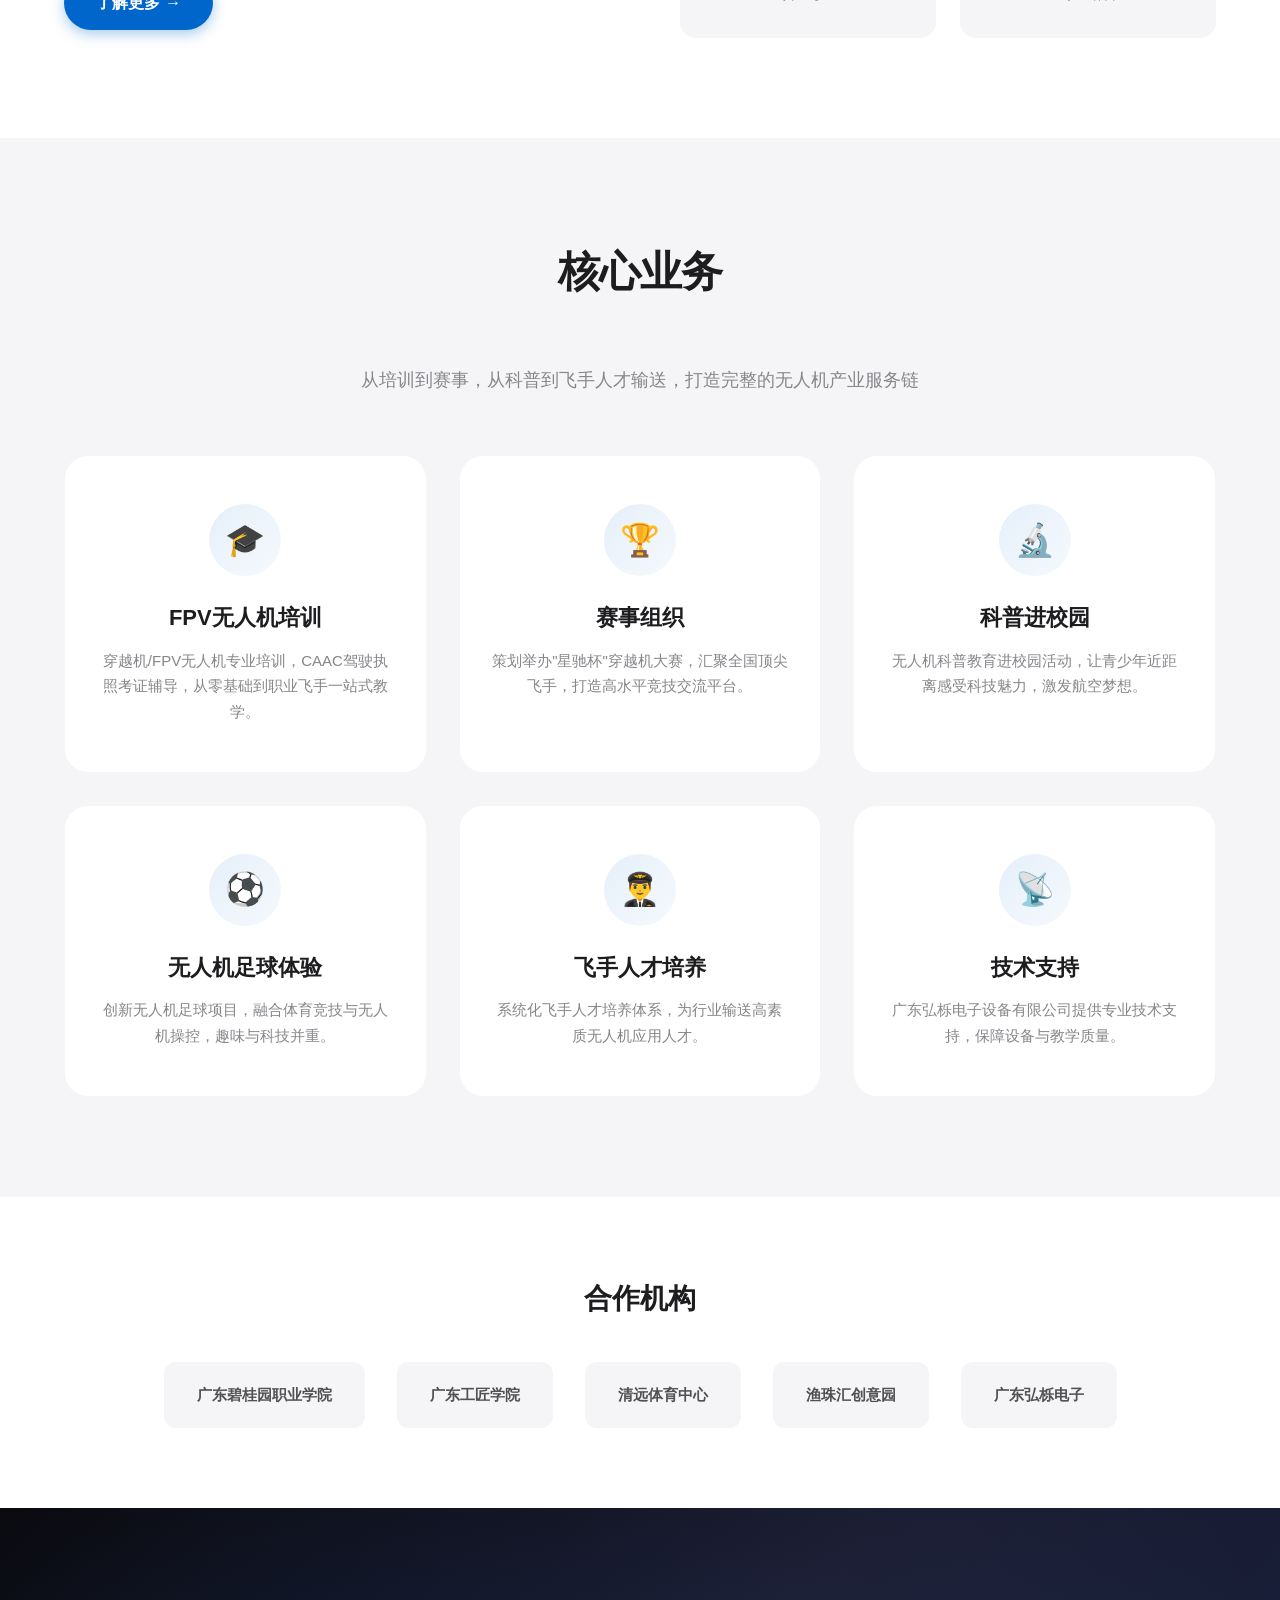
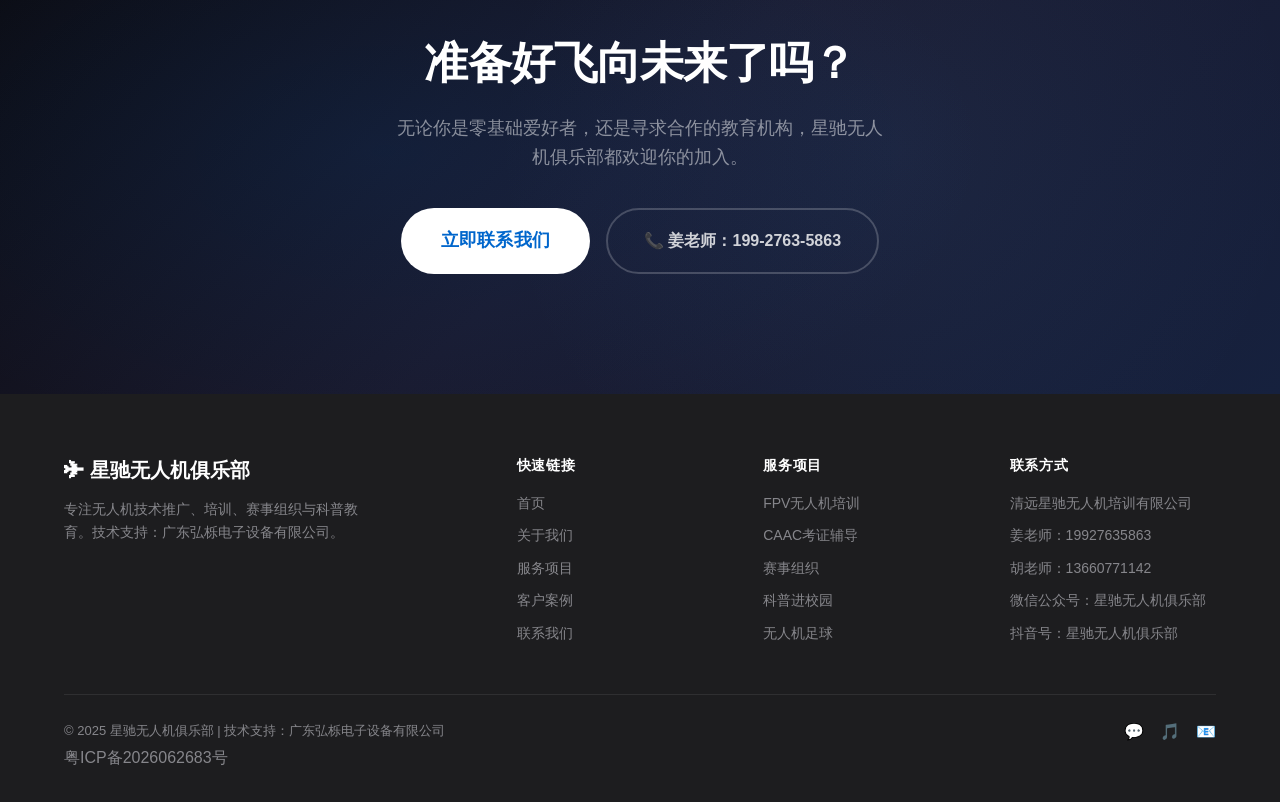
==== commit 892d4062: "首页改版：暗色英雄区+数据条+业务卡片+合作伙伴" ====
--- a/index.html
+++ b/index.html
@@ -6,102 +6,665 @@
   <title>星驰无人机俱乐部 - 穿越未来，飞驰梦想</title>
   <meta name="description" content="星驰无人机俱乐部 — 无人机技术推广、培训、赛事组织、科普教育。CAAC驾驶执照考证，穿越机/FPV无人机培训。">
   <link rel="stylesheet" href="css/style.css">
+  <style>
+    /* ========================================
+       Redesign additions for homepage
+       ======================================== */
+
+    /* --- Hero: Dark cinematic --- */
+    .hero-redesign {
+      min-height: 100vh;
+      display: flex;
+      align-items: center;
+      justify-content: center;
+      text-align: center;
+      padding: 120px 24px 80px;
+      background: linear-gradient(135deg, #0a0a0f 0%, #1a1a2e 40%, #16213e 70%, #0f0f1a 100%);
+      position: relative;
+      overflow: hidden;
+    }
+
+    .hero-redesign::before {
+      content: '';
+      position: absolute;
+      inset: 0;
+      background:
+        radial-gradient(ellipse 600px 400px at 20% 50%, rgba(0, 102, 204, 0.15), transparent),
+        radial-gradient(ellipse 500px 300px at 80% 30%, rgba(74, 144, 217, 0.1), transparent),
+        radial-gradient(ellipse 400px 400px at 50% 80%, rgba(0, 102, 204, 0.08), transparent);
+      pointer-events: none;
+    }
+
+    /* Animated grid overlay */
+    .hero-redesign::after {
+      content: '';
+      position: absolute;
+      inset: 0;
+      background-image:
+        linear-gradient(rgba(255,255,255,0.03) 1px, transparent 1px),
+        linear-gradient(90deg, rgba(255,255,255,0.03) 1px, transparent 1px);
+      background-size: 60px 60px;
+      pointer-events: none;
+      animation: gridShift 20s linear infinite;
+    }
+
+    @keyframes gridShift {
+      0% { transform: translate(0, 0); }
+      50% { transform: translate(30px, 30px); }
+      100% { transform: translate(0, 0); }
+    }
+
+    .hero-redesign .hero-content {
+      max-width: 900px;
+      position: relative;
+      z-index: 2;
+    }
+
+    .hero-redesign .hero-badge {
+      display: inline-flex;
+      align-items: center;
+      gap: 8px;
+      padding: 8px 24px;
+      background: rgba(0, 102, 204, 0.15);
+      border: 1px solid rgba(0, 102, 204, 0.3);
+      border-radius: 50px;
+      font-size: 13px;
+      font-weight: 500;
+      color: #4A90D9;
+      margin-bottom: 28px;
+      letter-spacing: 0.05em;
+      backdrop-filter: blur(10px);
+    }
+
+    /* Drone icon animation */
+    .hero-drone-wrap {
+      width: 100px;
+      height: 100px;
+      margin: 0 auto 36px;
+      position: relative;
+      animation: droneFloat 4s ease-in-out infinite;
+    }
+
+    .hero-drone-wrap .drone-body {
+      width: 100px;
+      height: 100px;
+      background: radial-gradient(circle at 50% 50%, rgba(0,102,204,0.2), transparent);
+      border-radius: 50%;
+      display: flex;
+      align-items: center;
+      justify-content: center;
+      font-size: 44px;
+      animation: dronePulse 3s ease-in-out infinite;
+    }
+
+    @keyframes droneFloat {
+      0%, 100% { transform: translateY(0) rotate(0deg); }
+      25% { transform: translateY(-10px) rotate(-2deg); }
+      75% { transform: translateY(-5px) rotate(2deg); }
+    }
+
+    @keyframes dronePulse {
+      0%, 100% { box-shadow: 0 0 20px rgba(0,102,204,0.2); }
+      50% { box-shadow: 0 0 40px rgba(0,102,204,0.4); }
+    }
+
+    .hero-redesign h1 {
+      font-size: 64px;
+      font-weight: 800;
+      line-height: 1.08;
+      margin-bottom: 20px;
+      letter-spacing: -0.03em;
+      color: #fff;
+    }
+
+    .hero-redesign h1 .highlight {
+      background: linear-gradient(135deg, #0066CC, #4A90D9, #7BB3E8);
+      -webkit-background-clip: text;
+      -webkit-text-fill-color: transparent;
+      background-clip: text;
+    }
+
+    .hero-redesign p {
+      font-size: 20px;
+      color: rgba(255,255,255,0.6);
+      max-width: 640px;
+      margin: 0 auto 40px;
+      line-height: 1.8;
+    }
+
+    .hero-redesign .hero-buttons {
+      display: flex;
+      gap: 16px;
+      justify-content: center;
+      flex-wrap: wrap;
+    }
+
+    .hero-redesign .btn-primary {
+      background: linear-gradient(135deg, #0066CC, #004C99);
+      color: #fff;
+      box-shadow: 0 4px 20px rgba(0, 102, 204, 0.4);
+    }
+
+    .hero-redesign .btn-primary:hover {
+      box-shadow: 0 8px 30px rgba(0, 102, 204, 0.6);
+      transform: translateY(-3px);
+    }
+
+    .hero-redesign .btn-ghost {
+      display: inline-flex;
+      align-items: center;
+      gap: 8px;
+      padding: 18px 36px;
+      border-radius: 50px;
+      font-size: 16px;
+      font-weight: 600;
+      border: 2px solid rgba(255,255,255,0.2);
+      color: rgba(255,255,255,0.8);
+      cursor: pointer;
+      transition: all 0.4s cubic-bezier(0.25, 0.46, 0.45, 0.94);
+      font-family: var(--font-sans);
+      background: transparent;
+    }
+
+    .hero-redesign .btn-ghost:hover {
+      border-color: rgba(255,255,255,0.5);
+      color: #fff;
+      transform: translateY(-3px);
+      background: rgba(255,255,255,0.05);
+    }
+
+    /* Hero scroll indicator */
+    .scroll-indicator {
+      position: absolute;
+      bottom: 40px;
+      left: 50%;
+      transform: translateX(-50%);
+      z-index: 2;
+      display: flex;
+      flex-direction: column;
+      align-items: center;
+      gap: 8px;
+      color: rgba(255,255,255,0.3);
+      font-size: 12px;
+      letter-spacing: 0.1em;
+    }
+
+    .scroll-indicator .mouse {
+      width: 24px;
+      height: 36px;
+      border: 2px solid rgba(255,255,255,0.3);
+      border-radius: 12px;
+      position: relative;
+    }
+
+    .scroll-indicator .mouse::after {
+      content: '';
+      position: absolute;
+      top: 6px;
+      left: 50%;
+      transform: translateX(-50%);
+      width: 4px;
+      height: 8px;
+      background: rgba(255,255,255,0.5);
+      border-radius: 2px;
+      animation: scrollWheel 2s ease-in-out infinite;
+    }
+
+    @keyframes scrollWheel {
+      0%, 100% { opacity: 1; transform: translateX(-50%) translateY(0); }
+      50% { opacity: 0; transform: translateX(-50%) translateY(10px); }
+    }
+
+    /* --- Intro Section --- */
+    .intro-section {
+      padding: 100px 0;
+      background: #fff;
+    }
+
+    .intro-grid {
+      display: grid;
+      grid-template-columns: 1fr 1fr;
+      gap: 80px;
+      align-items: center;
+    }
+
+    .intro-content h2 {
+      font-size: 40px;
+      font-weight: 800;
+      line-height: 1.15;
+      margin-bottom: 20px;
+      letter-spacing: -0.02em;
+      color: var(--black);
+    }
+
+    .intro-content p {
+      font-size: 16px;
+      color: var(--gray-500);
+      line-height: 1.8;
+      margin-bottom: 16px;
+    }
+
+    .intro-stats {
+      display: grid;
+      grid-template-columns: repeat(2, 1fr);
+      gap: 24px;
+    }
+
+    .intro-stat-card {
+      background: var(--gray-100);
+      border-radius: var(--radius-md);
+      padding: 32px 24px;
+      text-align: center;
+      transition: var(--transition);
+    }
+
+    .intro-stat-card:hover {
+      transform: translateY(-4px);
+      box-shadow: var(--shadow-md);
+    }
+
+    .intro-stat-card .num {
+      font-size: 36px;
+      font-weight: 800;
+      color: var(--primary);
+      margin-bottom: 6px;
+    }
+
+    .intro-stat-card .label {
+      font-size: 14px;
+      color: var(--gray-500);
+    }
+
+    /* --- Features with icons in circles --- */
+    .features-redesign {
+      padding: 100px 0;
+      background: var(--gray-100);
+    }
+
+    .features-redesign .section-title {
+      margin-bottom: 60px;
+    }
+
+    .features-redesign-grid {
+      display: grid;
+      grid-template-columns: repeat(3, 1fr);
+      gap: 32px;
+    }
+
+    .feature-card-r {
+      background: #fff;
+      border-radius: var(--radius-lg);
+      padding: 48px 32px;
+      text-align: center;
+      transition: all 0.5s cubic-bezier(0.25, 0.46, 0.45, 0.94);
+      border: 1px solid rgba(0,0,0,0.04);
+      position: relative;
+      overflow: hidden;
+    }
+
+    .feature-card-r::before {
+      content: '';
+      position: absolute;
+      top: 0;
+      left: 0;
+      right: 0;
+      height: 4px;
+      background: linear-gradient(135deg, #0066CC, #4A90D9);
+      opacity: 0;
+      transition: opacity 0.5s ease;
+    }
+
+    .feature-card-r:hover::before {
+      opacity: 1;
+    }
+
+    .feature-card-r:hover {
+      transform: translateY(-8px);
+      box-shadow: 0 20px 60px rgba(0,0,0,0.1);
+    }
+
+    .feature-card-r .icon-circle {
+      width: 72px;
+      height: 72px;
+      border-radius: 50%;
+      background: linear-gradient(135deg, rgba(0,102,204,0.1), rgba(74,144,217,0.05));
+      display: flex;
+      align-items: center;
+      justify-content: center;
+      font-size: 32px;
+      margin: 0 auto 24px;
+      transition: all 0.5s ease;
+    }
+
+    .feature-card-r:hover .icon-circle {
+      background: var(--primary-gradient);
+      transform: scale(1.1) rotate(5deg);
+      box-shadow: 0 8px 24px rgba(0,102,204,0.3);
+    }
+
+    .feature-card-r:hover .icon-circle .emoji {
+      filter: brightness(10);
+    }
+
+    .feature-card-r h3 {
+      font-size: 22px;
+      font-weight: 700;
+      margin-bottom: 12px;
+      color: var(--black);
+    }
+
+    .feature-card-r p {
+      font-size: 15px;
+      color: var(--gray-500);
+      line-height: 1.7;
+    }
+
+    /* --- Stats Bar --- */
+    .stats-bar {
+      background: linear-gradient(135deg, #0066CC, #004C99);
+      padding: 80px 0;
+    }
+
+    .stats-bar-grid {
+      display: grid;
+      grid-template-columns: repeat(4, 1fr);
+      gap: 32px;
+      text-align: center;
+    }
+
+    .stats-bar-item .num {
+      font-size: 48px;
+      font-weight: 800;
+      color: #fff;
+      margin-bottom: 8px;
+      letter-spacing: -0.02em;
+    }
+
+    .stats-bar-item .label {
+      font-size: 15px;
+      color: rgba(255,255,255,0.75);
+    }
+
+    /* --- Partners Section --- */
+    .partners-section {
+      padding: 80px 0;
+      background: #fff;
+      text-align: center;
+    }
+
+    .partners-section h2 {
+      font-size: 28px;
+      font-weight: 700;
+      margin-bottom: 40px;
+      color: var(--black);
+    }
+
+    .partners-grid {
+      display: flex;
+      justify-content: center;
+      flex-wrap: wrap;
+      gap: 32px;
+    }
+
+    .partner-item {
+      padding: 20px 32px;
+      background: var(--gray-100);
+      border-radius: var(--radius-sm);
+      font-size: 15px;
+      font-weight: 600;
+      color: var(--gray-700);
+      transition: var(--transition);
+      border: 1px solid transparent;
+    }
+
+    .partner-item:hover {
+      border-color: var(--primary);
+      color: var(--primary);
+      transform: translateY(-2px);
+    }
+
+    /* --- CTA Redesign --- */
+    .cta-redesign {
+      padding: 120px 24px;
+      text-align: center;
+      background: linear-gradient(135deg, #0a0a0f 0%, #1a1a2e 50%, #16213e 100%);
+      position: relative;
+      overflow: hidden;
+    }
+
+    .cta-redesign::before {
+      content: '';
+      position: absolute;
+      inset: 0;
+      background:
+        radial-gradient(ellipse 600px 300px at 30% 50%, rgba(0,102,204,0.12), transparent),
+        radial-gradient(ellipse 400px 400px at 70% 50%, rgba(74,144,217,0.08), transparent);
+      pointer-events: none;
+    }
+
+    .cta-redesign .container {
+      position: relative;
+      z-index: 1;
+    }
+
+    .cta-redesign h2 {
+      font-size: 44px;
+      font-weight: 800;
+      color: #fff;
+      margin-bottom: 16px;
+      letter-spacing: -0.02em;
+    }
+
+    .cta-redesign p {
+      font-size: 18px;
+      color: rgba(255,255,255,0.5);
+      max-width: 500px;
+      margin: 0 auto 36px;
+    }
+
+    .cta-redesign .btn-group {
+      display: flex;
+      gap: 16px;
+      justify-content: center;
+      flex-wrap: wrap;
+    }
+
+    .cta-redesign .btn-white {
+      background: #fff;
+      color: #0066CC;
+    }
+
+    .cta-redesign .btn-white:hover {
+      background: var(--gray-100);
+      transform: translateY(-3px);
+    }
+
+    .cta-redesign .btn-outline-light {
+      display: inline-flex;
+      align-items: center;
+      gap: 8px;
+      padding: 18px 36px;
+      border-radius: 50px;
+      font-size: 16px;
+      font-weight: 600;
+      border: 2px solid rgba(255,255,255,0.2);
+      color: rgba(255,255,255,0.8);
+      cursor: pointer;
+      transition: all 0.4s ease;
+      font-family: var(--font-sans);
+      background: transparent;
+    }
+
+    .cta-redesign .btn-outline-light:hover {
+      border-color: #fff;
+      color: #fff;
+      transform: translateY(-3px);
+    }
+
+    /* --- Responsive --- */
+    @media (max-width: 1024px) {
+      .hero-redesign h1 { font-size: 48px; }
+      .intro-grid { grid-template-columns: 1fr; gap: 40px; }
+      .features-redesign-grid { grid-template-columns: repeat(2, 1fr); }
+      .stats-bar-grid { grid-template-columns: repeat(2, 1fr); }
+    }
+
+    @media (max-width: 768px) {
+      .hero-redesign h1 { font-size: 36px; }
+      .hero-redesign p { font-size: 16px; }
+      .features-redesign-grid { grid-template-columns: 1fr; }
+      .intro-stats { grid-template-columns: 1fr; }
+      .stats-bar-grid { grid-template-columns: repeat(2, 1fr); gap: 24px; }
+      .stats-bar-item .num { font-size: 36px; }
+      .cta-redesign h2 { font-size: 32px; }
+    }
+  </style>
 </head>
 <body>
 
-  <!-- ======== Navigation ======== -->
-  <nav class="navbar">
+  <!-- ======== Navigation (same as other pages) ======== -->
+  <nav class="navbar" style="background:rgba(10,10,15,0.85);border-bottom-color:rgba(255,255,255,0.06);">
     <div class="container">
-      <a href="index.html" class="navbar-brand">
+      <a href="index.html" class="navbar-brand" style="color:#fff;">
         <span class="logo-icon">✈</span>
         星驰无人机俱乐部
       </a>
       <div class="nav-links">
-        <a href="index.html" class="active">首页</a>
-        <a href="about.html">关于我们</a>
-        <a href="services.html">服务项目</a>
-        <a href="cases.html">客户案例</a>
-        <a href="contact.html">联系我们</a>
-      </div>
-      <button class="nav-toggle" aria-label="菜单">
-        <span></span>
-        <span></span>
-        <span></span>
+        <a href="index.html" class="active" style="color:#4A90D9;">首页</a>
+        <a href="about.html" style="color:rgba(255,255,255,0.7);">关于我们</a>
+        <a href="services.html" style="color:rgba(255,255,255,0.7);">服务项目</a>
+        <a href="cases.html" style="color:rgba(255,255,255,0.7);">客户案例</a>
+        <a href="contact.html" style="color:rgba(255,255,255,0.7);">联系我们</a>
+      </div>
+      <button class="nav-toggle" aria-label="菜单" style="color:#fff;">
+        <span style="background:#fff;"></span>
+        <span style="background:#fff;"></span>
+        <span style="background:#fff;"></span>
       </button>
     </div>
   </nav>
 
-  <!-- ======== Hero Section ======== -->
-  <section class="hero">
+  <!-- ======== Hero ======== -->
+  <section class="hero-redesign">
     <div class="hero-content">
-      <div class="hero-badge">🚁 广东弘栎电子设备有限公司 技术支持</div>
-      <div class="hero-drone">🛸</div>
-      <h1>穿越未来，飞驰梦想</h1>
-      <p>星驰无人机俱乐部 — 专注无人机技术推广、培训考证、赛事组织与科普教育，让每一个人都能驾驭天空。</p>
+      <div class="hero-drone-wrap">
+        <div class="drone-body">🛸</div>
+      </div>
+      <div class="hero-badge">✦ 清远 · 广州 两大培训基地</div>
+      <h1>
+        驾驭天空<br>
+        <span class="highlight">从这里开始</span>
+      </h1>
+      <p>
+        星驰无人机俱乐部 — 专注于无人机技术推广、FPV穿越机培训、CAAC考证辅导、赛事组织与科普教育。<br>
+        让每个人都能触摸天空，飞驰梦想。
+      </p>
       <div class="hero-buttons">
-        <a href="services.html" class="btn btn-primary btn-lg">了解我们的服务</a>
-        <a href="contact.html" class="btn btn-outline btn-lg">联系我们</a>
-      </div>
+        <a href="services.html" class="btn btn-primary btn-lg">了解服务项目</a>
+        <a href="contact.html" class="btn-ghost">联系我们 →</a>
+      </div>
+    </div>
+    <div class="scroll-indicator">
+      <div class="mouse"></div>
+      <span>向下滚动</span>
     </div>
   </section>
 
-  <!-- ======== Stats Section ======== -->
-  <section class="stats">
+  <!-- ======== 数据概览 ======== -->
+  <section class="stats-bar">
     <div class="container">
-      <div class="stats-grid">
-        <div class="stat-item">
-          <h3 data-target="500">0+</h3>
-          <p>培训学员</p>
-        </div>
-        <div class="stat-item">
-          <h3 data-target="30">0+</h3>
-          <p>合作院校/机构</p>
-        </div>
-        <div class="stat-item">
-          <h3 data-target="50">0+</h3>
-          <p>赛事活动</p>
-        </div>
-        <div class="stat-item">
-          <h3 data-target="95">0+</h3>
-          <p>考证通过率</p>
+      <div class="stats-bar-grid">
+        <div class="stats-bar-item fade-in">
+          <div class="num">500+</div>
+          <div class="label">培训学员</div>
+        </div>
+        <div class="stats-bar-item fade-in">
+          <div class="num">30+</div>
+          <div class="label">合作院校/机构</div>
+        </div>
+        <div class="stats-bar-item fade-in">
+          <div class="num">50+</div>
+          <div class="label">赛事活动</div>
+        </div>
+        <div class="stats-bar-item fade-in">
+          <div class="num">95%</div>
+          <div class="label">考证通过率</div>
         </div>
       </div>
     </div>
   </section>
 
-  <!-- ======== Features / Core Business ======== -->
-  <section class="section">
+  <!-- ======== 关于简介 ======== -->
+  <section class="intro-section">
+    <div class="container">
+      <div class="intro-grid">
+        <div class="intro-content fade-in">
+          <h2>专注无人机<br>培养未来飞手</h2>
+          <p>
+            星驰无人机俱乐部依托广东弘栎电子设备有限公司的技术支持，在清远和广州设立两大培训基地，
+            致力于无人机技术推广、FPV穿越机培训、CAAC驾驶执照考证辅导、赛事组织与科普教育。
+          </p>
+          <p>
+            我们与多所高校、教育机构深度合作，打造从入门到职业的系统化培养体系，
+            让每一位学员都能在天空中找到属于自己的舞台。
+          </p>
+          <a href="about.html" class="btn btn-primary" style="margin-top:12px;">了解更多 →</a>
+        </div>
+        <div class="intro-stats">
+          <div class="intro-stat-card fade-in">
+            <div class="num">2</div>
+            <div class="label">培训基地<br>清远 · 广州</div>
+          </div>
+          <div class="intro-stat-card fade-in">
+            <div class="num">100%</div>
+            <div class="label">零基础<br>可入学</div>
+          </div>
+          <div class="intro-stat-card fade-in">
+            <div class="num">CAAC</div>
+            <div class="label">民航局<br>认证考证</div>
+          </div>
+          <div class="intro-stat-card fade-in">
+            <div class="num">FPV</div>
+            <div class="label">穿越机<br>专业培训</div>
+          </div>
+        </div>
+      </div>
+    </div>
+  </section>
+
+  <!-- ======== 核心业务 ======== -->
+  <section class="features-redesign">
     <div class="container">
       <h2 class="section-title fade-in">核心业务</h2>
-      <p class="section-subtitle fade-in">我们从培训到赛事，从科普到飞手人才输送，打造完整的无人机产业服务链</p>
-      <div class="features-grid">
-        <div class="feature-card fade-in">
-          <div class="feature-icon">🎓</div>
+      <p class="section-subtitle fade-in">从培训到赛事，从科普到飞手人才输送，打造完整的无人机产业服务链</p>
+      <div class="features-redesign-grid">
+        <div class="feature-card-r fade-in">
+          <div class="icon-circle">🎓</div>
           <h3>FPV无人机培训</h3>
-          <p>穿越机/FPV无人机专业培训，CAAC驾驶执照考证辅导，零基础到职业飞手一站式教学。</p>
-        </div>
-        <div class="feature-card fade-in">
-          <div class="feature-icon">🏆</div>
+          <p>穿越机/FPV无人机专业培训，CAAC驾驶执照考证辅导，从零基础到职业飞手一站式教学。</p>
+        </div>
+        <div class="feature-card-r fade-in">
+          <div class="icon-circle">🏆</div>
           <h3>赛事组织</h3>
           <p>策划举办"星驰杯"穿越机大赛，汇聚全国顶尖飞手，打造高水平竞技交流平台。</p>
         </div>
-        <div class="feature-card fade-in">
-          <div class="feature-icon">🔬</div>
+        <div class="feature-card-r fade-in">
+          <div class="icon-circle">🔬</div>
           <h3>科普进校园</h3>
           <p>无人机科普教育进校园活动，让青少年近距离感受科技魅力，激发航空梦想。</p>
         </div>
-        <div class="feature-card fade-in">
-          <div class="feature-icon">⚽</div>
+        <div class="feature-card-r fade-in">
+          <div class="icon-circle">⚽</div>
           <h3>无人机足球体验</h3>
           <p>创新无人机足球项目，融合体育竞技与无人机操控，趣味与科技并重。</p>
         </div>
-        <div class="feature-card fade-in">
-          <div class="feature-icon">👨‍✈️</div>
+        <div class="feature-card-r fade-in">
+          <div class="icon-circle">👨‍✈️</div>
           <h3>飞手人才培养</h3>
           <p>系统化飞手人才培养体系，为行业输送高素质无人机应用人才。</p>
         </div>
-        <div class="feature-card fade-in">
-          <div class="feature-icon">📡</div>
+        <div class="feature-card-r fade-in">
+          <div class="icon-circle">📡</div>
           <h3>技术支持</h3>
           <p>广东弘栎电子设备有限公司提供专业技术支持，保障设备与教学质量。</p>
         </div>
@@ -109,40 +672,29 @@
     </div>
   </section>
 
-  <!-- ======== Cases Showcase ======== -->
-  <section class="section cases-section">
+  <!-- ======== 合作伙伴 ======== -->
+  <section class="partners-section">
     <div class="container">
-      <h2 class="section-title fade-in">客户案例</h2>
-      <p class="section-subtitle fade-in">与高校、教育机构深度合作，获得广泛认可</p>
-      <div class="cases-grid">
-        <div class="case-card fade-in">
-          <div class="case-image">🏁</div>
-          <div class="case-body">
-            <span class="case-tag">赛事合作</span>
-            <h3>"星驰杯"穿越机大赛</h3>
-            <p>与广东碧桂园职业学院联合举办"星驰杯"穿越机大赛，吸引全省高校无人机爱好者参与，成为区域最具影响力的穿越机赛事之一。</p>
-            <a href="cases.html" class="case-link">了解更多 →</a>
-          </div>
-        </div>
-        <div class="case-card fade-in">
-          <div class="case-image">🌍</div>
-          <div class="case-body">
-            <span class="case-tag">科普教育</span>
-            <h3>无人机科普进校园</h3>
-            <p>与广东工匠学院联合开展无人机科普进校园活动，覆盖多所中小学，通过飞行表演、动手体验等形式，激发青少年科学兴趣。</p>
-            <a href="cases.html" class="case-link">了解更多 →</a>
-          </div>
-        </div>
+      <h2 class="fade-in">合作机构</h2>
+      <div class="partners-grid fade-in">
+        <span class="partner-item">广东碧桂园职业学院</span>
+        <span class="partner-item">广东工匠学院</span>
+        <span class="partner-item">清远体育中心</span>
+        <span class="partner-item">渔珠汇创意园</span>
+        <span class="partner-item">广东弘栎电子</span>
       </div>
     </div>
   </section>
 
-  <!-- ======== CTA Section ======== -->
-  <section class="cta-section">
+  <!-- ======== CTA ======== -->
+  <section class="cta-redesign">
     <div class="container">
       <h2 class="fade-in">准备好飞向未来了吗？</h2>
       <p class="fade-in">无论你是零基础爱好者，还是寻求合作的教育机构，星驰无人机俱乐部都欢迎你的加入。</p>
-      <a href="contact.html" class="btn btn-primary btn-lg fade-in">立即联系我们</a>
+      <div class="btn-group fade-in">
+        <a href="contact.html" class="btn btn-white btn-lg">立即联系我们</a>
+        <a href="tel:19927635863" class="btn-outline-light">📞 姜老师：199-2763-5863</a>
+      </div>
     </div>
   </section>
 
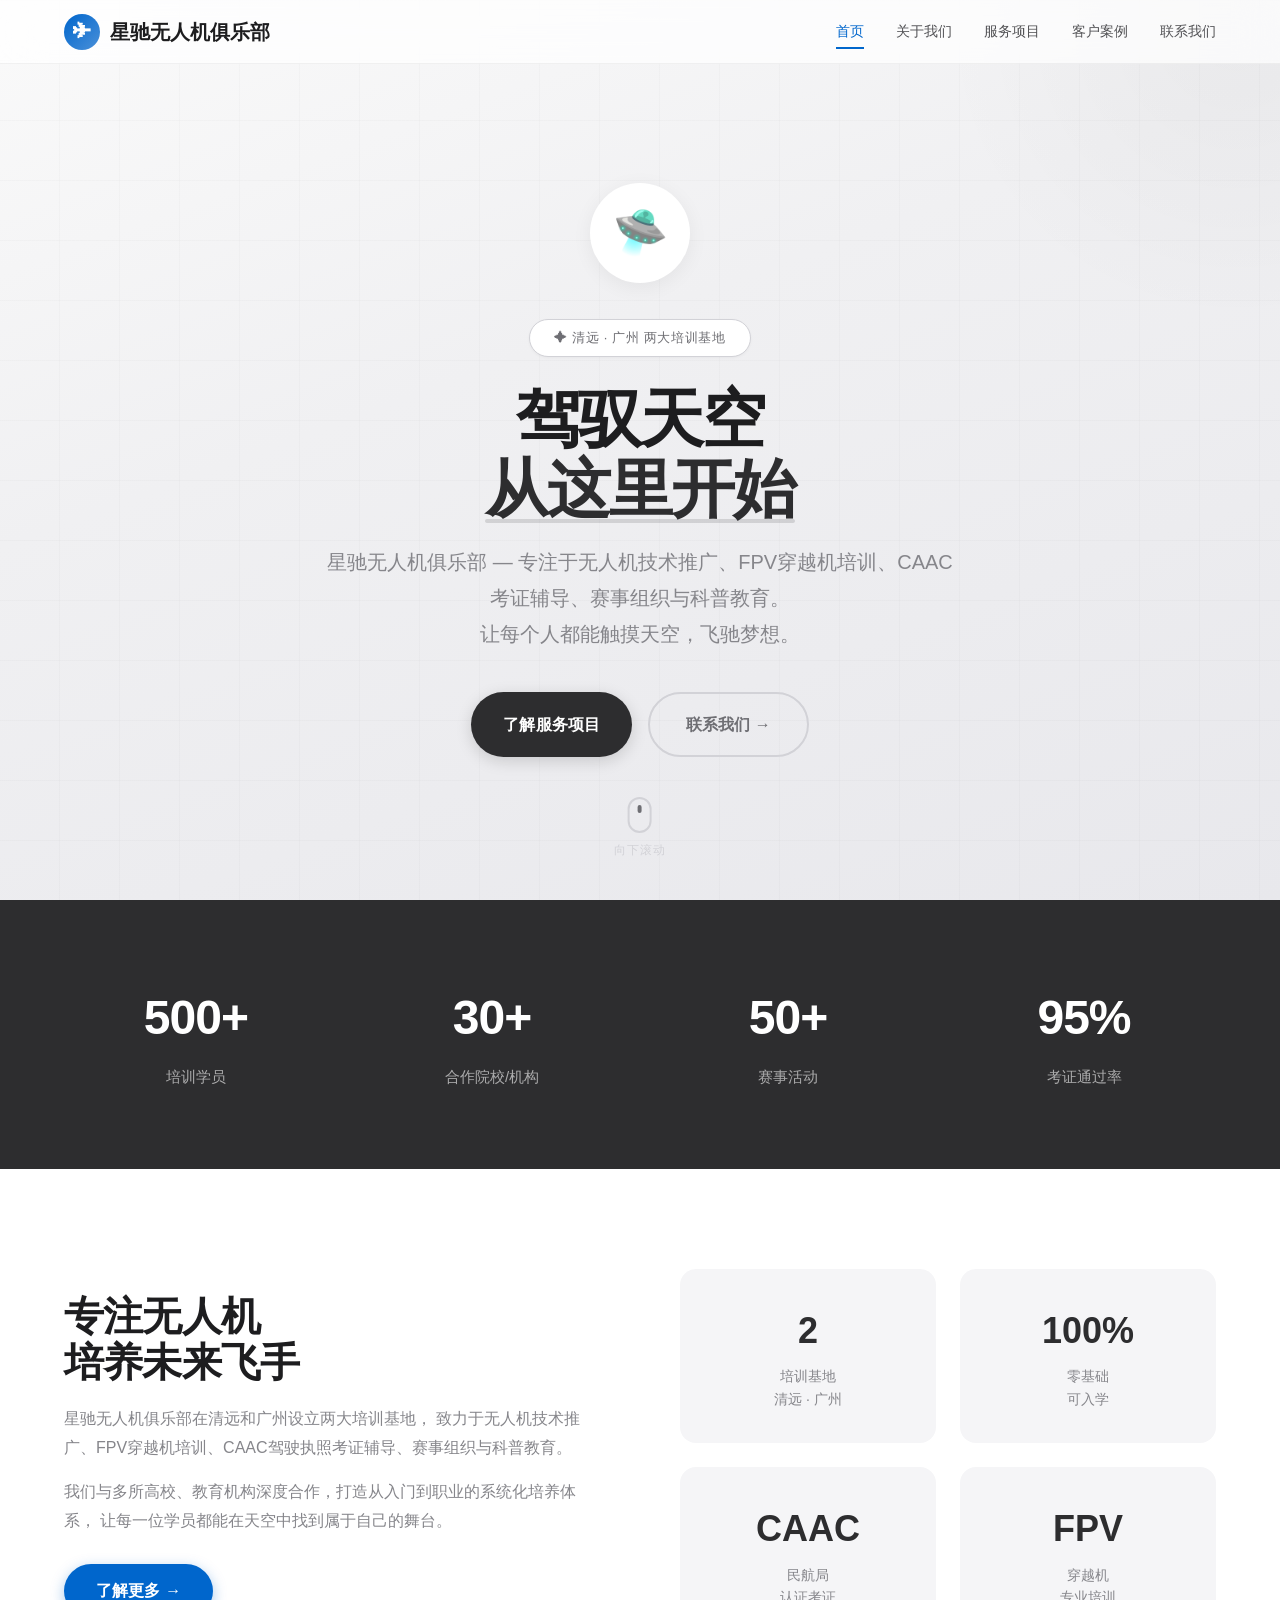
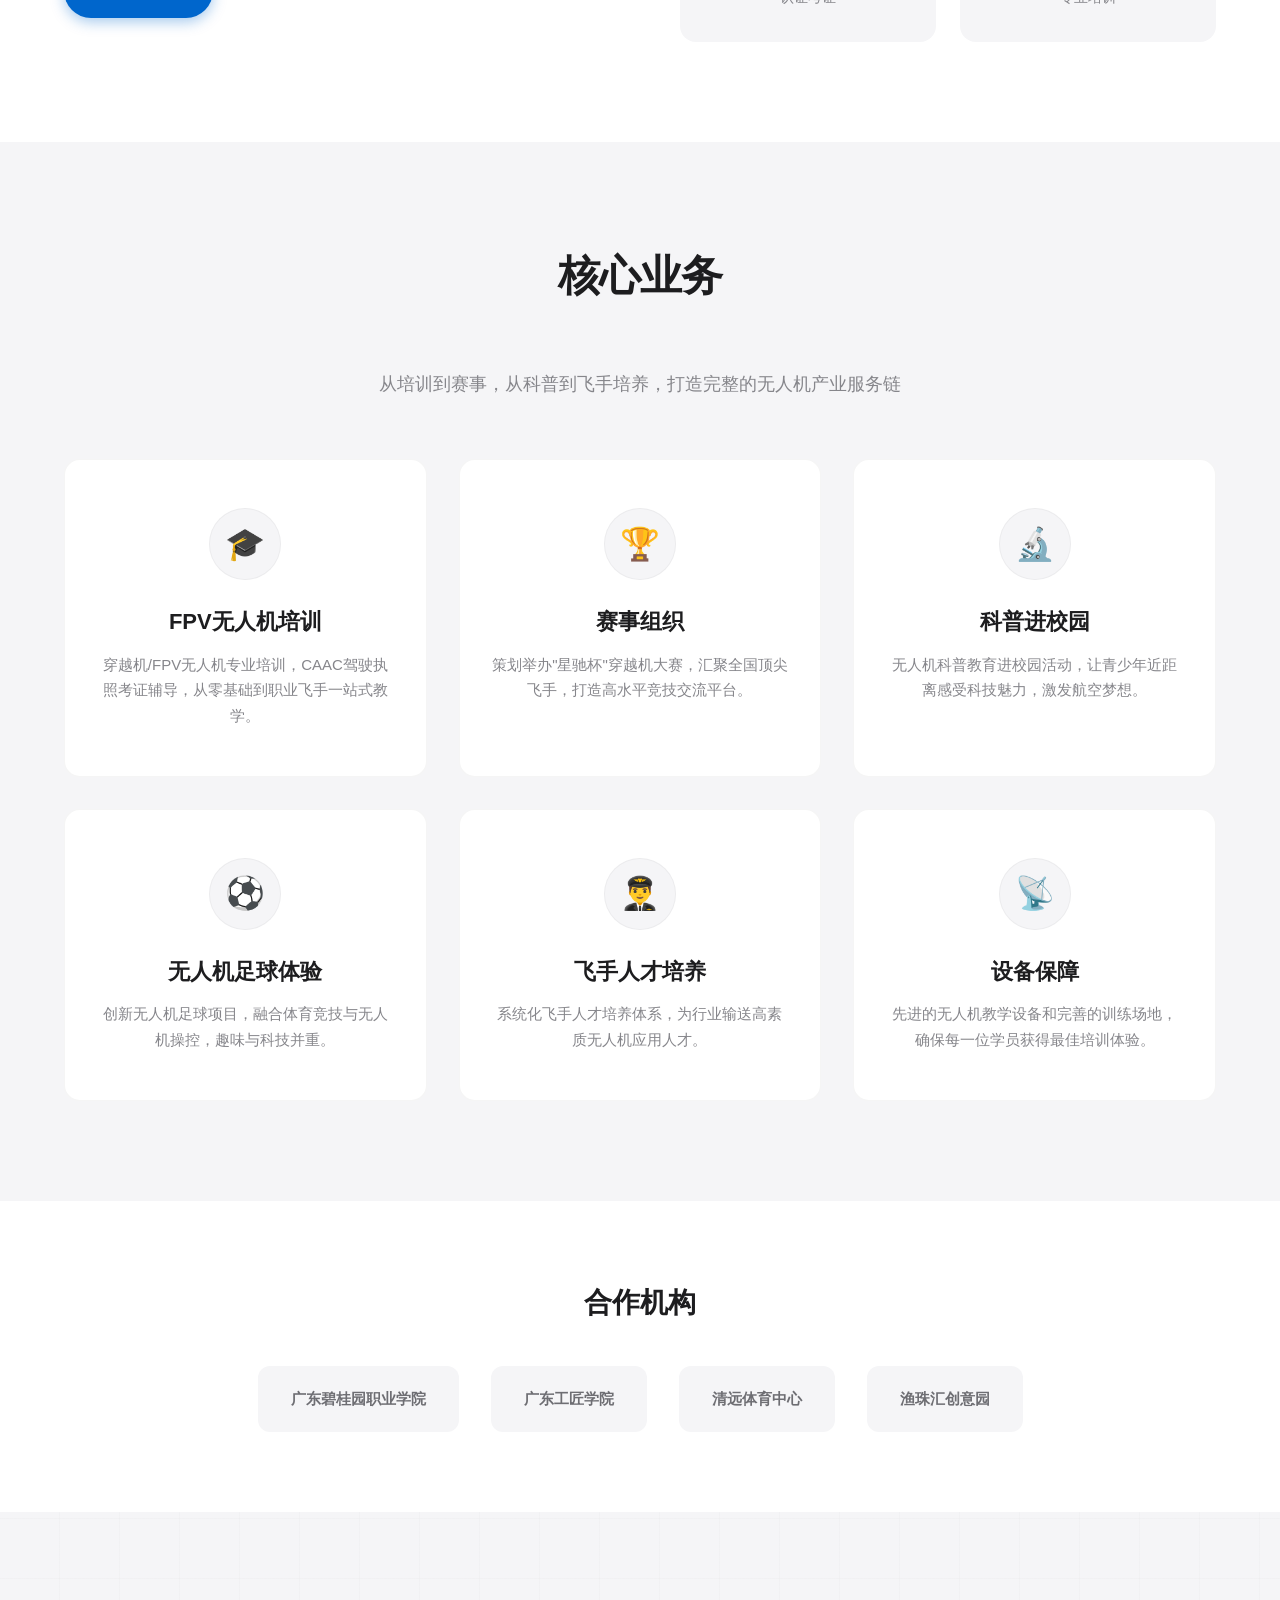
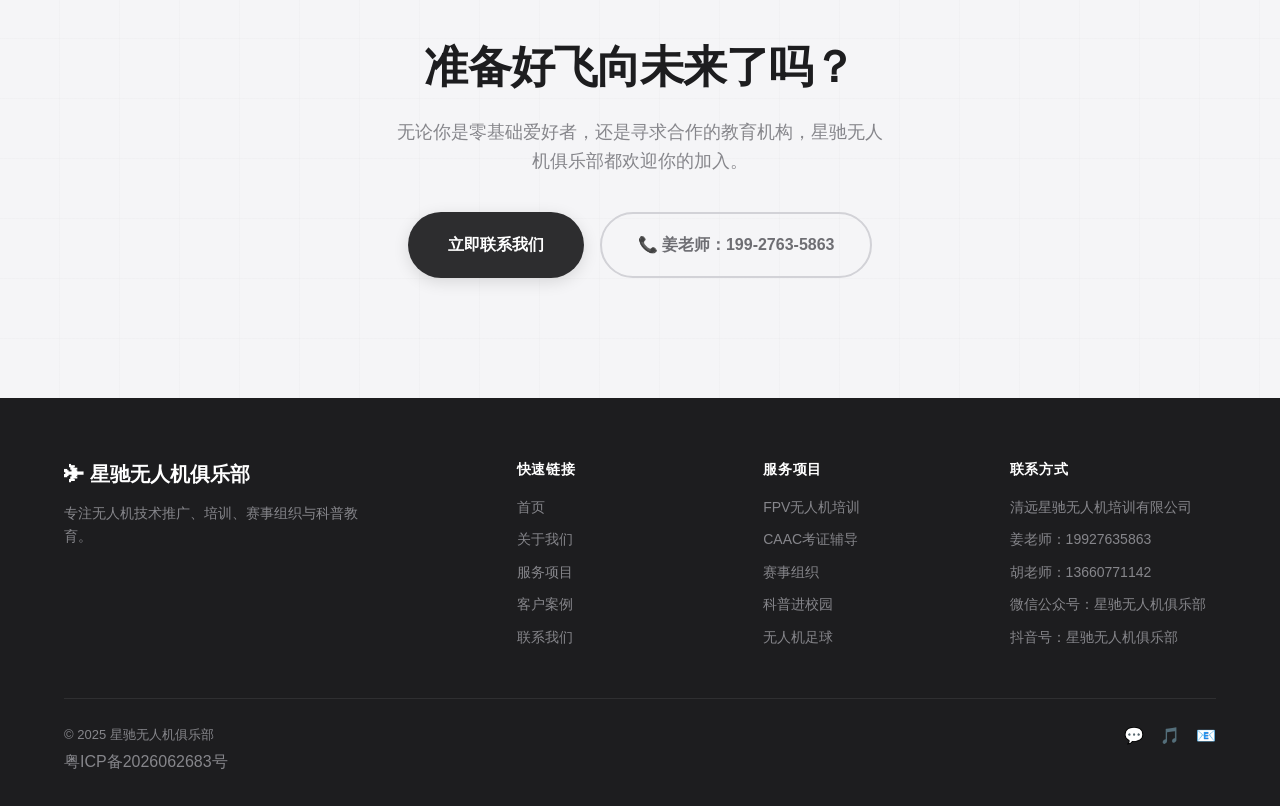
==== commit 71645ce3: "首页改版：工业灰白配色 + 去掉广东弘栎引用" ====
--- a/index.html
+++ b/index.html
@@ -4,153 +4,166 @@
   <meta charset="UTF-8">
   <meta name="viewport" content="width=device-width, initial-scale=1.0">
   <title>星驰无人机俱乐部 - 穿越未来，飞驰梦想</title>
-  <meta name="description" content="星驰无人机俱乐部 — 无人机技术推广、培训、赛事组织、科普教育。CAAC驾驶执照考证，穿越机/FPV无人机培训。">
+  <meta name="description" content="星驰无人机俱乐部 — 无人机培训、CAAC考证、赛事组织、科普教育。清远·广州两大培训基地。">
   <link rel="stylesheet" href="css/style.css">
   <style>
     /* ========================================
-       Redesign additions for homepage
+       Industrial Gray/White Redesign
        ======================================== */
 
-    /* --- Hero: Dark cinematic --- */
-    .hero-redesign {
+    :root {
+      --ind-charcoal: #2D2D2F;
+      --ind-dark: #1D1D1F;
+      --ind-mid: #6E6E73;
+      --ind-light: #86868B;
+      --ind-lighter: #D2D2D7;
+      --ind-bg: #F5F5F7;
+      --ind-white: #FFFFFF;
+      --ind-accent: #333336;
+    }
+
+    /* --- Hero: Industrial Light --- */
+    .hero-ind {
       min-height: 100vh;
       display: flex;
       align-items: center;
       justify-content: center;
       text-align: center;
       padding: 120px 24px 80px;
-      background: linear-gradient(135deg, #0a0a0f 0%, #1a1a2e 40%, #16213e 70%, #0f0f1a 100%);
+      background: linear-gradient(160deg, #FAFAFA 0%, #F0F0F2 40%, #E8E8EC 100%);
       position: relative;
       overflow: hidden;
     }
 
-    .hero-redesign::before {
+    .hero-ind::before {
       content: '';
       position: absolute;
       inset: 0;
-      background:
-        radial-gradient(ellipse 600px 400px at 20% 50%, rgba(0, 102, 204, 0.15), transparent),
-        radial-gradient(ellipse 500px 300px at 80% 30%, rgba(74, 144, 217, 0.1), transparent),
-        radial-gradient(ellipse 400px 400px at 50% 80%, rgba(0, 102, 204, 0.08), transparent);
+      background-image: 
+        repeating-linear-gradient(0deg, transparent, transparent 59px, rgba(0,0,0,0.02) 59px, rgba(0,0,0,0.02) 60px),
+        repeating-linear-gradient(90deg, transparent, transparent 59px, rgba(0,0,0,0.02) 59px, rgba(0,0,0,0.02) 60px);
       pointer-events: none;
     }
 
-    /* Animated grid overlay */
-    .hero-redesign::after {
+    .hero-ind::after {
       content: '';
       position: absolute;
-      inset: 0;
-      background-image:
-        linear-gradient(rgba(255,255,255,0.03) 1px, transparent 1px),
-        linear-gradient(90deg, rgba(255,255,255,0.03) 1px, transparent 1px);
-      background-size: 60px 60px;
+      top: -30%;
+      right: -20%;
+      width: 600px;
+      height: 600px;
+      background: radial-gradient(circle, rgba(0,0,0,0.03) 0%, transparent 70%);
       pointer-events: none;
-      animation: gridShift 20s linear infinite;
-    }
-
-    @keyframes gridShift {
-      0% { transform: translate(0, 0); }
-      50% { transform: translate(30px, 30px); }
-      100% { transform: translate(0, 0); }
-    }
-
-    .hero-redesign .hero-content {
+    }
+
+    .hero-ind .hero-content {
       max-width: 900px;
       position: relative;
       z-index: 2;
     }
 
-    .hero-redesign .hero-badge {
+    .hero-ind .hero-badge {
       display: inline-flex;
       align-items: center;
       gap: 8px;
       padding: 8px 24px;
-      background: rgba(0, 102, 204, 0.15);
-      border: 1px solid rgba(0, 102, 204, 0.3);
+      background: var(--ind-white);
+      border: 1px solid var(--ind-lighter);
       border-radius: 50px;
       font-size: 13px;
       font-weight: 500;
-      color: #4A90D9;
+      color: var(--ind-mid);
       margin-bottom: 28px;
       letter-spacing: 0.05em;
-      backdrop-filter: blur(10px);
-    }
-
-    /* Drone icon animation */
-    .hero-drone-wrap {
+      box-shadow: 0 1px 3px rgba(0,0,0,0.04);
+    }
+
+    .hero-ind .hero-drone-wrap {
       width: 100px;
       height: 100px;
       margin: 0 auto 36px;
       position: relative;
-      animation: droneFloat 4s ease-in-out infinite;
-    }
-
-    .hero-drone-wrap .drone-body {
+      animation: droneFloatInd 4s ease-in-out infinite;
+    }
+
+    .hero-ind .hero-drone-wrap .drone-body {
       width: 100px;
       height: 100px;
-      background: radial-gradient(circle at 50% 50%, rgba(0,102,204,0.2), transparent);
+      background: var(--ind-white);
       border-radius: 50%;
       display: flex;
       align-items: center;
       justify-content: center;
       font-size: 44px;
-      animation: dronePulse 3s ease-in-out infinite;
-    }
-
-    @keyframes droneFloat {
-      0%, 100% { transform: translateY(0) rotate(0deg); }
-      25% { transform: translateY(-10px) rotate(-2deg); }
-      75% { transform: translateY(-5px) rotate(2deg); }
-    }
-
-    @keyframes dronePulse {
-      0%, 100% { box-shadow: 0 0 20px rgba(0,102,204,0.2); }
-      50% { box-shadow: 0 0 40px rgba(0,102,204,0.4); }
-    }
-
-    .hero-redesign h1 {
+      box-shadow: 0 4px 20px rgba(0,0,0,0.06);
+      animation: dronePulseInd 3s ease-in-out infinite;
+    }
+
+    @keyframes droneFloatInd {
+      0%, 100% { transform: translateY(0); }
+      25% { transform: translateY(-10px); }
+      75% { transform: translateY(-5px); }
+    }
+
+    @keyframes dronePulseInd {
+      0%, 100% { box-shadow: 0 4px 20px rgba(0,0,0,0.06); }
+      50% { box-shadow: 0 4px 30px rgba(0,0,0,0.1); }
+    }
+
+    .hero-ind h1 {
       font-size: 64px;
       font-weight: 800;
       line-height: 1.08;
       margin-bottom: 20px;
       letter-spacing: -0.03em;
-      color: #fff;
-    }
-
-    .hero-redesign h1 .highlight {
-      background: linear-gradient(135deg, #0066CC, #4A90D9, #7BB3E8);
-      -webkit-background-clip: text;
-      -webkit-text-fill-color: transparent;
-      background-clip: text;
-    }
-
-    .hero-redesign p {
+      color: var(--ind-dark);
+    }
+
+    .hero-ind h1 .highlight {
+      color: var(--ind-charcoal);
+      position: relative;
+    }
+
+    .hero-ind h1 .highlight::after {
+      content: '';
+      position: absolute;
+      bottom: 2px;
+      left: 0;
+      right: 0;
+      height: 4px;
+      background: var(--ind-charcoal);
+      opacity: 0.15;
+      border-radius: 2px;
+    }
+
+    .hero-ind p {
       font-size: 20px;
-      color: rgba(255,255,255,0.6);
+      color: var(--ind-light);
       max-width: 640px;
       margin: 0 auto 40px;
       line-height: 1.8;
     }
 
-    .hero-redesign .hero-buttons {
+    .hero-ind .hero-buttons {
       display: flex;
       gap: 16px;
       justify-content: center;
       flex-wrap: wrap;
     }
 
-    .hero-redesign .btn-primary {
-      background: linear-gradient(135deg, #0066CC, #004C99);
+    .hero-ind .btn-primary {
+      background: var(--ind-charcoal);
       color: #fff;
-      box-shadow: 0 4px 20px rgba(0, 102, 204, 0.4);
-    }
-
-    .hero-redesign .btn-primary:hover {
-      box-shadow: 0 8px 30px rgba(0, 102, 204, 0.6);
+      box-shadow: 0 4px 16px rgba(0,0,0,0.15);
+    }
+
+    .hero-ind .btn-primary:hover {
+      background: var(--ind-dark);
+      box-shadow: 0 8px 24px rgba(0,0,0,0.2);
       transform: translateY(-3px);
     }
 
-    .hero-redesign .btn-ghost {
+    .hero-ind .btn-ghost {
       display: inline-flex;
       align-items: center;
       gap: 8px;
@@ -158,22 +171,21 @@
       border-radius: 50px;
       font-size: 16px;
       font-weight: 600;
-      border: 2px solid rgba(255,255,255,0.2);
-      color: rgba(255,255,255,0.8);
+      border: 2px solid var(--ind-lighter);
+      color: var(--ind-mid);
       cursor: pointer;
-      transition: all 0.4s cubic-bezier(0.25, 0.46, 0.45, 0.94);
+      transition: all 0.4s ease;
       font-family: var(--font-sans);
       background: transparent;
     }
 
-    .hero-redesign .btn-ghost:hover {
-      border-color: rgba(255,255,255,0.5);
-      color: #fff;
+    .hero-ind .btn-ghost:hover {
+      border-color: var(--ind-charcoal);
+      color: var(--ind-dark);
       transform: translateY(-3px);
-      background: rgba(255,255,255,0.05);
-    }
-
-    /* Hero scroll indicator */
+      background: var(--ind-white);
+    }
+
     .scroll-indicator {
       position: absolute;
       bottom: 40px;
@@ -184,7 +196,7 @@
       flex-direction: column;
       align-items: center;
       gap: 8px;
-      color: rgba(255,255,255,0.3);
+      color: var(--ind-lighter);
       font-size: 12px;
       letter-spacing: 0.1em;
     }
@@ -192,7 +204,7 @@
     .scroll-indicator .mouse {
       width: 24px;
       height: 36px;
-      border: 2px solid rgba(255,255,255,0.3);
+      border: 2px solid var(--ind-lighter);
       border-radius: 12px;
       position: relative;
     }
@@ -205,7 +217,7 @@
       transform: translateX(-50%);
       width: 4px;
       height: 8px;
-      background: rgba(255,255,255,0.5);
+      background: var(--ind-mid);
       border-radius: 2px;
       animation: scrollWheel 2s ease-in-out infinite;
     }
@@ -218,7 +230,7 @@
     /* --- Intro Section --- */
     .intro-section {
       padding: 100px 0;
-      background: #fff;
+      background: var(--ind-white);
     }
 
     .intro-grid {
@@ -234,12 +246,12 @@
       line-height: 1.15;
       margin-bottom: 20px;
       letter-spacing: -0.02em;
-      color: var(--black);
+      color: var(--ind-dark);
     }
 
     .intro-content p {
       font-size: 16px;
-      color: var(--gray-500);
+      color: var(--ind-light);
       line-height: 1.8;
       margin-bottom: 16px;
     }
@@ -251,144 +263,147 @@
     }
 
     .intro-stat-card {
-      background: var(--gray-100);
-      border-radius: var(--radius-md);
+      background: var(--ind-bg);
+      border-radius: 16px;
       padding: 32px 24px;
       text-align: center;
-      transition: var(--transition);
+      transition: all 0.4s ease;
+      border: 1px solid transparent;
     }
 
     .intro-stat-card:hover {
       transform: translateY(-4px);
-      box-shadow: var(--shadow-md);
+      box-shadow: 0 12px 40px rgba(0,0,0,0.06);
+      border-color: var(--ind-lighter);
     }
 
     .intro-stat-card .num {
       font-size: 36px;
       font-weight: 800;
-      color: var(--primary);
+      color: var(--ind-charcoal);
       margin-bottom: 6px;
     }
 
     .intro-stat-card .label {
       font-size: 14px;
-      color: var(--gray-500);
-    }
-
-    /* --- Features with icons in circles --- */
-    .features-redesign {
+      color: var(--ind-light);
+    }
+
+    /* --- Stats Bar: Industrial --- */
+    .stats-bar-ind {
+      background: var(--ind-charcoal);
+      padding: 80px 0;
+    }
+
+    .stats-bar-ind-grid {
+      display: grid;
+      grid-template-columns: repeat(4, 1fr);
+      gap: 32px;
+      text-align: center;
+    }
+
+    .stats-bar-ind-item .num {
+      font-size: 48px;
+      font-weight: 800;
+      color: #fff;
+      margin-bottom: 8px;
+      letter-spacing: -0.02em;
+    }
+
+    .stats-bar-ind-item .label {
+      font-size: 15px;
+      color: rgba(255,255,255,0.6);
+    }
+
+    /* --- Features Industrial --- */
+    .features-ind {
       padding: 100px 0;
-      background: var(--gray-100);
-    }
-
-    .features-redesign .section-title {
+      background: var(--ind-bg);
+    }
+
+    .features-ind .section-title {
       margin-bottom: 60px;
     }
 
-    .features-redesign-grid {
+    .features-ind-grid {
       display: grid;
       grid-template-columns: repeat(3, 1fr);
       gap: 32px;
     }
 
-    .feature-card-r {
+    .feature-card-ind {
       background: #fff;
-      border-radius: var(--radius-lg);
+      border-radius: 16px;
       padding: 48px 32px;
       text-align: center;
-      transition: all 0.5s cubic-bezier(0.25, 0.46, 0.45, 0.94);
+      transition: all 0.5s ease;
       border: 1px solid rgba(0,0,0,0.04);
       position: relative;
       overflow: hidden;
     }
 
-    .feature-card-r::before {
+    .feature-card-ind::before {
       content: '';
       position: absolute;
       top: 0;
       left: 0;
       right: 0;
-      height: 4px;
-      background: linear-gradient(135deg, #0066CC, #4A90D9);
+      height: 3px;
+      background: var(--ind-charcoal);
       opacity: 0;
       transition: opacity 0.5s ease;
     }
 
-    .feature-card-r:hover::before {
+    .feature-card-ind:hover::before {
       opacity: 1;
     }
 
-    .feature-card-r:hover {
+    .feature-card-ind:hover {
       transform: translateY(-8px);
-      box-shadow: 0 20px 60px rgba(0,0,0,0.1);
-    }
-
-    .feature-card-r .icon-circle {
+      box-shadow: 0 20px 60px rgba(0,0,0,0.08);
+    }
+
+    .feature-card-ind .icon-circle {
       width: 72px;
       height: 72px;
       border-radius: 50%;
-      background: linear-gradient(135deg, rgba(0,102,204,0.1), rgba(74,144,217,0.05));
+      background: var(--ind-bg);
       display: flex;
       align-items: center;
       justify-content: center;
       font-size: 32px;
       margin: 0 auto 24px;
       transition: all 0.5s ease;
-    }
-
-    .feature-card-r:hover .icon-circle {
-      background: var(--primary-gradient);
+      border: 1px solid rgba(0,0,0,0.04);
+    }
+
+    .feature-card-ind:hover .icon-circle {
+      background: var(--ind-charcoal);
       transform: scale(1.1) rotate(5deg);
-      box-shadow: 0 8px 24px rgba(0,102,204,0.3);
-    }
-
-    .feature-card-r:hover .icon-circle .emoji {
+      box-shadow: 0 8px 24px rgba(0,0,0,0.15);
+    }
+
+    .feature-card-ind:hover .icon-circle .emoji {
       filter: brightness(10);
     }
 
-    .feature-card-r h3 {
+    .feature-card-ind h3 {
       font-size: 22px;
       font-weight: 700;
       margin-bottom: 12px;
-      color: var(--black);
-    }
-
-    .feature-card-r p {
+      color: var(--ind-dark);
+    }
+
+    .feature-card-ind p {
       font-size: 15px;
-      color: var(--gray-500);
+      color: var(--ind-light);
       line-height: 1.7;
     }
 
-    /* --- Stats Bar --- */
-    .stats-bar {
-      background: linear-gradient(135deg, #0066CC, #004C99);
-      padding: 80px 0;
-    }
-
-    .stats-bar-grid {
-      display: grid;
-      grid-template-columns: repeat(4, 1fr);
-      gap: 32px;
-      text-align: center;
-    }
-
-    .stats-bar-item .num {
-      font-size: 48px;
-      font-weight: 800;
-      color: #fff;
-      margin-bottom: 8px;
-      letter-spacing: -0.02em;
-    }
-
-    .stats-bar-item .label {
-      font-size: 15px;
-      color: rgba(255,255,255,0.75);
-    }
-
-    /* --- Partners Section --- */
+    /* --- Partners --- */
     .partners-section {
       padding: 80px 0;
-      background: #fff;
+      background: var(--ind-white);
       text-align: center;
     }
 
@@ -396,7 +411,7 @@
       font-size: 28px;
       font-weight: 700;
       margin-bottom: 40px;
-      color: var(--black);
+      color: var(--ind-dark);
     }
 
     .partners-grid {
@@ -408,78 +423,89 @@
 
     .partner-item {
       padding: 20px 32px;
-      background: var(--gray-100);
-      border-radius: var(--radius-sm);
+      background: var(--ind-bg);
+      border-radius: 12px;
       font-size: 15px;
       font-weight: 600;
-      color: var(--gray-700);
-      transition: var(--transition);
+      color: var(--ind-mid);
+      transition: all 0.3s ease;
       border: 1px solid transparent;
     }
 
     .partner-item:hover {
-      border-color: var(--primary);
-      color: var(--primary);
+      border-color: var(--ind-lighter);
+      color: var(--ind-charcoal);
       transform: translateY(-2px);
-    }
-
-    /* --- CTA Redesign --- */
-    .cta-redesign {
+      background: var(--ind-white);
+    }
+
+    /* --- CTA Industrial --- */
+    .cta-ind {
       padding: 120px 24px;
       text-align: center;
-      background: linear-gradient(135deg, #0a0a0f 0%, #1a1a2e 50%, #16213e 100%);
+      background: var(--ind-bg);
       position: relative;
       overflow: hidden;
     }
 
-    .cta-redesign::before {
+    .cta-ind::before {
       content: '';
       position: absolute;
       inset: 0;
-      background:
-        radial-gradient(ellipse 600px 300px at 30% 50%, rgba(0,102,204,0.12), transparent),
-        radial-gradient(ellipse 400px 400px at 70% 50%, rgba(74,144,217,0.08), transparent);
+      background-image:
+        repeating-linear-gradient(0deg, transparent, transparent 59px, rgba(0,0,0,0.015) 59px, rgba(0,0,0,0.015) 60px),
+        repeating-linear-gradient(90deg, transparent, transparent 59px, rgba(0,0,0,0.015) 59px, rgba(0,0,0,0.015) 60px);
       pointer-events: none;
     }
 
-    .cta-redesign .container {
-      position: relative;
-      z-index: 1;
-    }
-
-    .cta-redesign h2 {
+    .cta-ind .container { position: relative; z-index: 1; }
+
+    .cta-ind h2 {
       font-size: 44px;
       font-weight: 800;
-      color: #fff;
+      color: var(--ind-dark);
       margin-bottom: 16px;
       letter-spacing: -0.02em;
     }
 
-    .cta-redesign p {
+    .cta-ind p {
       font-size: 18px;
-      color: rgba(255,255,255,0.5);
+      color: var(--ind-light);
       max-width: 500px;
       margin: 0 auto 36px;
     }
 
-    .cta-redesign .btn-group {
+    .cta-ind .btn-group {
       display: flex;
       gap: 16px;
       justify-content: center;
       flex-wrap: wrap;
     }
 
-    .cta-redesign .btn-white {
-      background: #fff;
-      color: #0066CC;
-    }
-
-    .cta-redesign .btn-white:hover {
-      background: var(--gray-100);
+    .cta-ind .btn-dark {
+      display: inline-flex;
+      align-items: center;
+      gap: 8px;
+      padding: 18px 40px;
+      border-radius: 50px;
+      font-size: 16px;
+      font-weight: 600;
+      background: var(--ind-charcoal);
+      color: #fff;
+      cursor: pointer;
+      transition: all 0.4s ease;
+      font-family: var(--font-sans);
+      border: none;
+      box-shadow: 0 4px 16px rgba(0,0,0,0.12);
+    }
+
+    .cta-ind .btn-dark:hover {
+      background: var(--ind-dark);
       transform: translateY(-3px);
-    }
-
-    .cta-redesign .btn-outline-light {
+      box-shadow: 0 8px 24px rgba(0,0,0,0.18);
+    }
+
+    .cta-ind .btn-outline-dark {
       display: inline-flex;
       align-items: center;
       gap: 8px;
@@ -487,65 +513,66 @@
       border-radius: 50px;
       font-size: 16px;
       font-weight: 600;
-      border: 2px solid rgba(255,255,255,0.2);
-      color: rgba(255,255,255,0.8);
+      border: 2px solid var(--ind-lighter);
+      color: var(--ind-mid);
       cursor: pointer;
       transition: all 0.4s ease;
       font-family: var(--font-sans);
       background: transparent;
     }
 
-    .cta-redesign .btn-outline-light:hover {
-      border-color: #fff;
-      color: #fff;
+    .cta-ind .btn-outline-dark:hover {
+      border-color: var(--ind-charcoal);
+      color: var(--ind-dark);
       transform: translateY(-3px);
+      background: var(--ind-white);
     }
 
     /* --- Responsive --- */
     @media (max-width: 1024px) {
-      .hero-redesign h1 { font-size: 48px; }
+      .hero-ind h1 { font-size: 48px; }
       .intro-grid { grid-template-columns: 1fr; gap: 40px; }
-      .features-redesign-grid { grid-template-columns: repeat(2, 1fr); }
-      .stats-bar-grid { grid-template-columns: repeat(2, 1fr); }
+      .features-ind-grid { grid-template-columns: repeat(2, 1fr); }
+      .stats-bar-ind-grid { grid-template-columns: repeat(2, 1fr); }
     }
 
     @media (max-width: 768px) {
-      .hero-redesign h1 { font-size: 36px; }
-      .hero-redesign p { font-size: 16px; }
-      .features-redesign-grid { grid-template-columns: 1fr; }
+      .hero-ind h1 { font-size: 36px; }
+      .hero-ind p { font-size: 16px; }
+      .features-ind-grid { grid-template-columns: 1fr; }
       .intro-stats { grid-template-columns: 1fr; }
-      .stats-bar-grid { grid-template-columns: repeat(2, 1fr); gap: 24px; }
-      .stats-bar-item .num { font-size: 36px; }
-      .cta-redesign h2 { font-size: 32px; }
+      .stats-bar-ind-grid { grid-template-columns: repeat(2, 1fr); gap: 24px; }
+      .stats-bar-ind-item .num { font-size: 36px; }
+      .cta-ind h2 { font-size: 32px; }
     }
   </style>
 </head>
 <body>
 
-  <!-- ======== Navigation (same as other pages) ======== -->
-  <nav class="navbar" style="background:rgba(10,10,15,0.85);border-bottom-color:rgba(255,255,255,0.06);">
+  <!-- ======== Navigation ======== -->
+  <nav class="navbar">
     <div class="container">
-      <a href="index.html" class="navbar-brand" style="color:#fff;">
+      <a href="index.html" class="navbar-brand">
         <span class="logo-icon">✈</span>
         星驰无人机俱乐部
       </a>
       <div class="nav-links">
-        <a href="index.html" class="active" style="color:#4A90D9;">首页</a>
-        <a href="about.html" style="color:rgba(255,255,255,0.7);">关于我们</a>
-        <a href="services.html" style="color:rgba(255,255,255,0.7);">服务项目</a>
-        <a href="cases.html" style="color:rgba(255,255,255,0.7);">客户案例</a>
-        <a href="contact.html" style="color:rgba(255,255,255,0.7);">联系我们</a>
-      </div>
-      <button class="nav-toggle" aria-label="菜单" style="color:#fff;">
-        <span style="background:#fff;"></span>
-        <span style="background:#fff;"></span>
-        <span style="background:#fff;"></span>
+        <a href="index.html" class="active">首页</a>
+        <a href="about.html">关于我们</a>
+        <a href="services.html">服务项目</a>
+        <a href="cases.html">客户案例</a>
+        <a href="contact.html">联系我们</a>
+      </div>
+      <button class="nav-toggle" aria-label="菜单">
+        <span></span>
+        <span></span>
+        <span></span>
       </button>
     </div>
   </nav>
 
   <!-- ======== Hero ======== -->
-  <section class="hero-redesign">
+  <section class="hero-ind">
     <div class="hero-content">
       <div class="hero-drone-wrap">
         <div class="drone-body">🛸</div>
@@ -560,7 +587,7 @@
         让每个人都能触摸天空，飞驰梦想。
       </p>
       <div class="hero-buttons">
-        <a href="services.html" class="btn btn-primary btn-lg">了解服务项目</a>
+        <a href="services.html" class="btn btn-primary">了解服务项目</a>
         <a href="contact.html" class="btn-ghost">联系我们 →</a>
       </div>
     </div>
@@ -570,23 +597,23 @@
     </div>
   </section>
 
-  <!-- ======== 数据概览 ======== -->
-  <section class="stats-bar">
+  <!-- ======== Stats Bar ======== -->
+  <section class="stats-bar-ind">
     <div class="container">
-      <div class="stats-bar-grid">
-        <div class="stats-bar-item fade-in">
+      <div class="stats-bar-ind-grid">
+        <div class="stats-bar-ind-item fade-in">
           <div class="num">500+</div>
           <div class="label">培训学员</div>
         </div>
-        <div class="stats-bar-item fade-in">
+        <div class="stats-bar-ind-item fade-in">
           <div class="num">30+</div>
           <div class="label">合作院校/机构</div>
         </div>
-        <div class="stats-bar-item fade-in">
+        <div class="stats-bar-ind-item fade-in">
           <div class="num">50+</div>
           <div class="label">赛事活动</div>
         </div>
-        <div class="stats-bar-item fade-in">
+        <div class="stats-bar-ind-item fade-in">
           <div class="num">95%</div>
           <div class="label">考证通过率</div>
         </div>
@@ -601,7 +628,7 @@
         <div class="intro-content fade-in">
           <h2>专注无人机<br>培养未来飞手</h2>
           <p>
-            星驰无人机俱乐部依托广东弘栎电子设备有限公司的技术支持，在清远和广州设立两大培训基地，
+            星驰无人机俱乐部在清远和广州设立两大培训基地，
             致力于无人机技术推广、FPV穿越机培训、CAAC驾驶执照考证辅导、赛事组织与科普教育。
           </p>
           <p>
@@ -633,40 +660,40 @@
   </section>
 
   <!-- ======== 核心业务 ======== -->
-  <section class="features-redesign">
+  <section class="features-ind">
     <div class="container">
       <h2 class="section-title fade-in">核心业务</h2>
-      <p class="section-subtitle fade-in">从培训到赛事，从科普到飞手人才输送，打造完整的无人机产业服务链</p>
-      <div class="features-redesign-grid">
-        <div class="feature-card-r fade-in">
+      <p class="section-subtitle fade-in">从培训到赛事，从科普到飞手培养，打造完整的无人机产业服务链</p>
+      <div class="features-ind-grid">
+        <div class="feature-card-ind fade-in">
           <div class="icon-circle">🎓</div>
           <h3>FPV无人机培训</h3>
           <p>穿越机/FPV无人机专业培训，CAAC驾驶执照考证辅导，从零基础到职业飞手一站式教学。</p>
         </div>
-        <div class="feature-card-r fade-in">
+        <div class="feature-card-ind fade-in">
           <div class="icon-circle">🏆</div>
           <h3>赛事组织</h3>
           <p>策划举办"星驰杯"穿越机大赛，汇聚全国顶尖飞手，打造高水平竞技交流平台。</p>
         </div>
-        <div class="feature-card-r fade-in">
+        <div class="feature-card-ind fade-in">
           <div class="icon-circle">🔬</div>
           <h3>科普进校园</h3>
           <p>无人机科普教育进校园活动，让青少年近距离感受科技魅力，激发航空梦想。</p>
         </div>
-        <div class="feature-card-r fade-in">
+        <div class="feature-card-ind fade-in">
           <div class="icon-circle">⚽</div>
           <h3>无人机足球体验</h3>
           <p>创新无人机足球项目，融合体育竞技与无人机操控，趣味与科技并重。</p>
         </div>
-        <div class="feature-card-r fade-in">
+        <div class="feature-card-ind fade-in">
           <div class="icon-circle">👨‍✈️</div>
           <h3>飞手人才培养</h3>
           <p>系统化飞手人才培养体系，为行业输送高素质无人机应用人才。</p>
         </div>
-        <div class="feature-card-r fade-in">
+        <div class="feature-card-ind fade-in">
           <div class="icon-circle">📡</div>
-          <h3>技术支持</h3>
-          <p>广东弘栎电子设备有限公司提供专业技术支持，保障设备与教学质量。</p>
+          <h3>设备保障</h3>
+          <p>先进的无人机教学设备和完善的训练场地，确保每一位学员获得最佳培训体验。</p>
         </div>
       </div>
     </div>
@@ -681,19 +708,18 @@
         <span class="partner-item">广东工匠学院</span>
         <span class="partner-item">清远体育中心</span>
         <span class="partner-item">渔珠汇创意园</span>
-        <span class="partner-item">广东弘栎电子</span>
       </div>
     </div>
   </section>
 
   <!-- ======== CTA ======== -->
-  <section class="cta-redesign">
+  <section class="cta-ind">
     <div class="container">
       <h2 class="fade-in">准备好飞向未来了吗？</h2>
       <p class="fade-in">无论你是零基础爱好者，还是寻求合作的教育机构，星驰无人机俱乐部都欢迎你的加入。</p>
       <div class="btn-group fade-in">
-        <a href="contact.html" class="btn btn-white btn-lg">立即联系我们</a>
-        <a href="tel:19927635863" class="btn-outline-light">📞 姜老师：199-2763-5863</a>
+        <a href="contact.html" class="btn-dark">立即联系我们</a>
+        <a href="tel:19927635863" class="btn-outline-dark">📞 姜老师：199-2763-5863</a>
       </div>
     </div>
   </section>
@@ -704,7 +730,7 @@
       <div class="footer-grid">
         <div class="footer-brand">
           <h3>✈ 星驰无人机俱乐部</h3>
-          <p>专注无人机技术推广、培训、赛事组织与科普教育。技术支持：广东弘栎电子设备有限公司。</p>
+          <p>专注无人机技术推广、培训、赛事组织与科普教育。</p>
         </div>
         <div class="footer-col">
           <h4>快速链接</h4>
@@ -732,7 +758,7 @@
         </div>
       </div>
       <div class="footer-bottom">
-        <p>© 2025 星驰无人机俱乐部 | 技术支持：广东弘栎电子设备有限公司</p>
+        <p>© 2025 星驰无人机俱乐部</p>
         <div class="footer-social">
           <a href="#" title="微信公众号">💬</a>
           <a href="#" title="抖音">🎵</a>
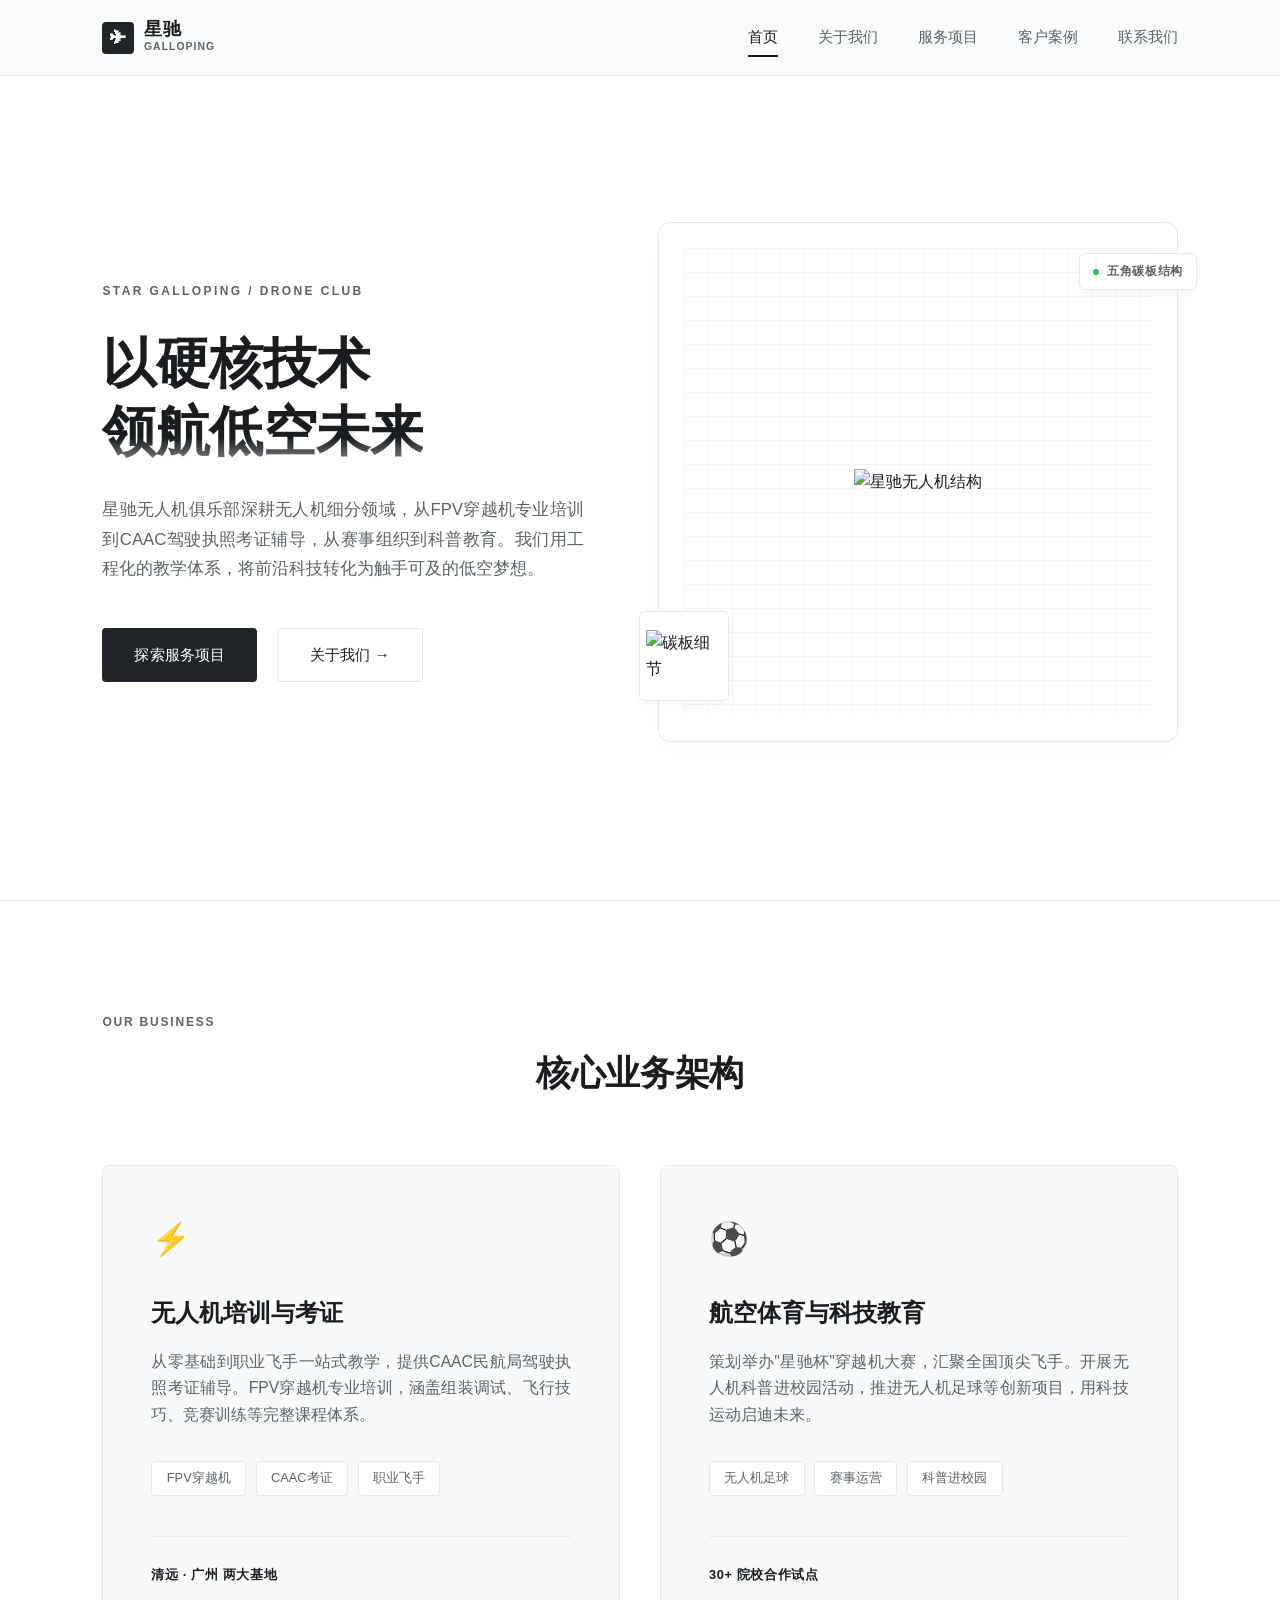
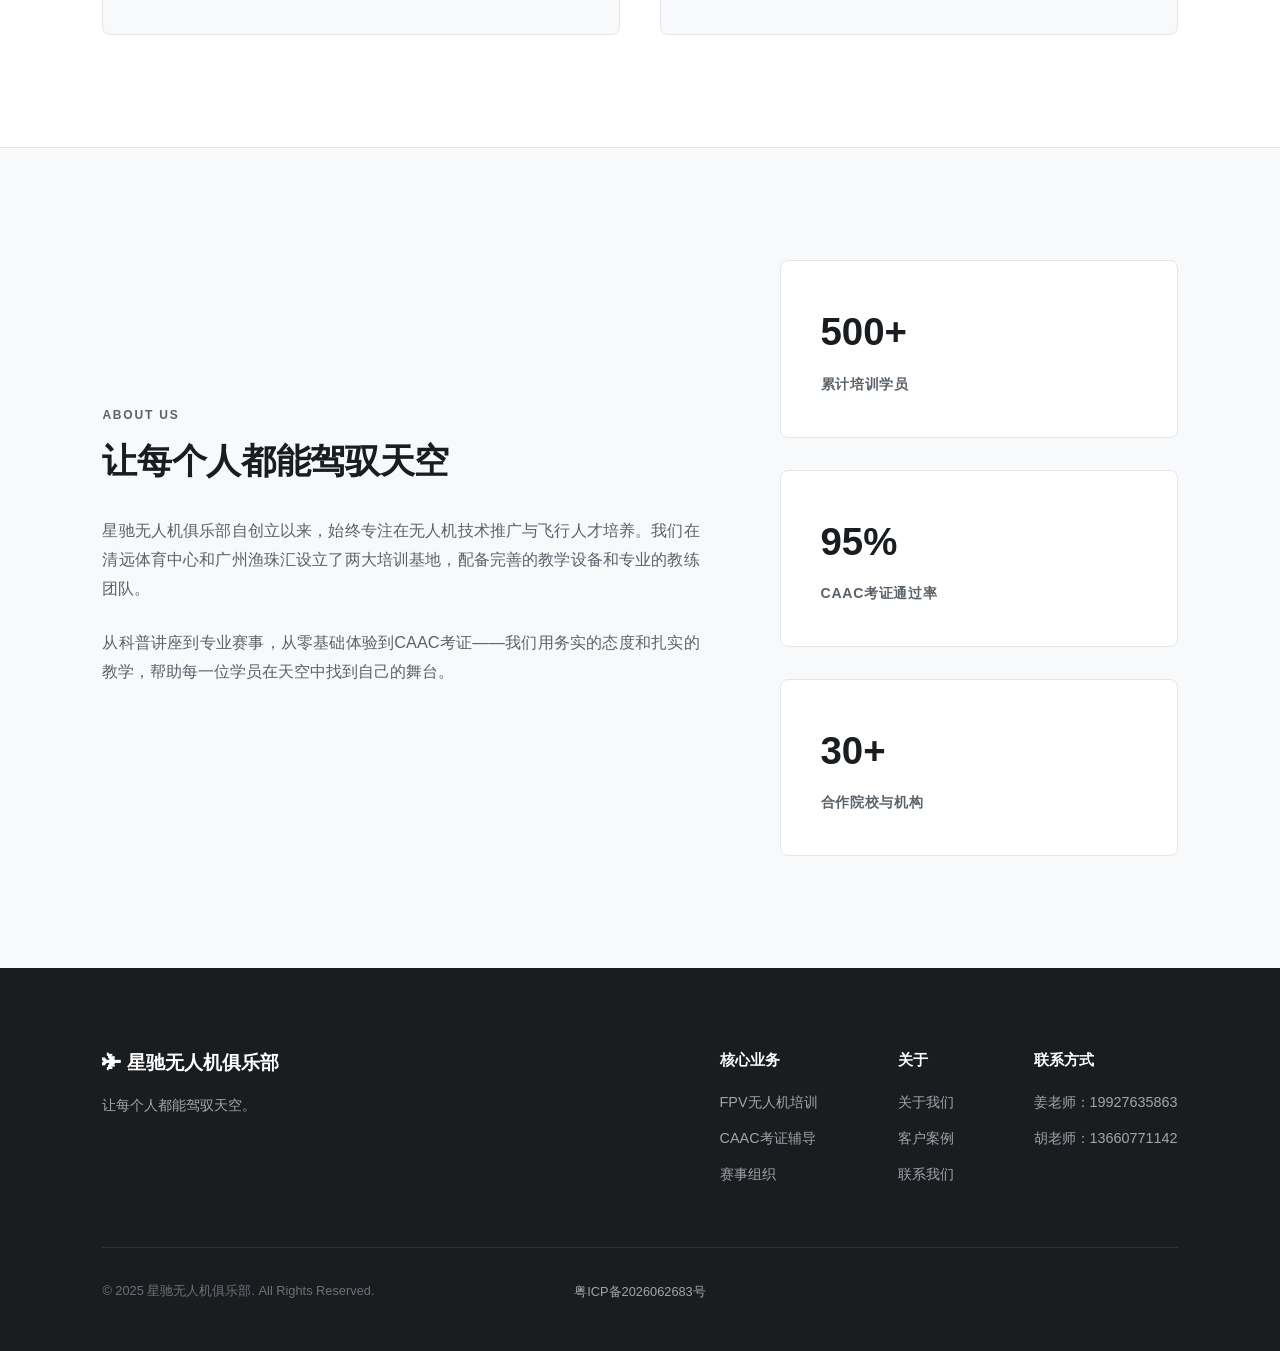
==== commit 08f912c8: "首页改版：参考工业灰白工程风格 + 产品图" ====
--- a/index.html
+++ b/index.html
@@ -1,776 +1,809 @@
 <!DOCTYPE html>
 <html lang="zh-CN">
 <head>
-  <meta charset="UTF-8">
-  <meta name="viewport" content="width=device-width, initial-scale=1.0">
-  <title>星驰无人机俱乐部 - 穿越未来，飞驰梦想</title>
-  <meta name="description" content="星驰无人机俱乐部 — 无人机培训、CAAC考证、赛事组织、科普教育。清远·广州两大培训基地。">
-  <link rel="stylesheet" href="css/style.css">
-  <style>
-    /* ========================================
-       Industrial Gray/White Redesign
-       ======================================== */
-
-    :root {
-      --ind-charcoal: #2D2D2F;
-      --ind-dark: #1D1D1F;
-      --ind-mid: #6E6E73;
-      --ind-light: #86868B;
-      --ind-lighter: #D2D2D7;
-      --ind-bg: #F5F5F7;
-      --ind-white: #FFFFFF;
-      --ind-accent: #333336;
-    }
-
-    /* --- Hero: Industrial Light --- */
-    .hero-ind {
-      min-height: 100vh;
-      display: flex;
-      align-items: center;
-      justify-content: center;
-      text-align: center;
-      padding: 120px 24px 80px;
-      background: linear-gradient(160deg, #FAFAFA 0%, #F0F0F2 40%, #E8E8EC 100%);
-      position: relative;
-      overflow: hidden;
-    }
-
-    .hero-ind::before {
-      content: '';
-      position: absolute;
-      inset: 0;
-      background-image: 
-        repeating-linear-gradient(0deg, transparent, transparent 59px, rgba(0,0,0,0.02) 59px, rgba(0,0,0,0.02) 60px),
-        repeating-linear-gradient(90deg, transparent, transparent 59px, rgba(0,0,0,0.02) 59px, rgba(0,0,0,0.02) 60px);
-      pointer-events: none;
-    }
-
-    .hero-ind::after {
-      content: '';
-      position: absolute;
-      top: -30%;
-      right: -20%;
-      width: 600px;
-      height: 600px;
-      background: radial-gradient(circle, rgba(0,0,0,0.03) 0%, transparent 70%);
-      pointer-events: none;
-    }
-
-    .hero-ind .hero-content {
-      max-width: 900px;
-      position: relative;
-      z-index: 2;
-    }
-
-    .hero-ind .hero-badge {
-      display: inline-flex;
-      align-items: center;
-      gap: 8px;
-      padding: 8px 24px;
-      background: var(--ind-white);
-      border: 1px solid var(--ind-lighter);
-      border-radius: 50px;
-      font-size: 13px;
-      font-weight: 500;
-      color: var(--ind-mid);
-      margin-bottom: 28px;
-      letter-spacing: 0.05em;
-      box-shadow: 0 1px 3px rgba(0,0,0,0.04);
-    }
-
-    .hero-ind .hero-drone-wrap {
-      width: 100px;
-      height: 100px;
-      margin: 0 auto 36px;
-      position: relative;
-      animation: droneFloatInd 4s ease-in-out infinite;
-    }
-
-    .hero-ind .hero-drone-wrap .drone-body {
-      width: 100px;
-      height: 100px;
-      background: var(--ind-white);
-      border-radius: 50%;
-      display: flex;
-      align-items: center;
-      justify-content: center;
-      font-size: 44px;
-      box-shadow: 0 4px 20px rgba(0,0,0,0.06);
-      animation: dronePulseInd 3s ease-in-out infinite;
-    }
-
-    @keyframes droneFloatInd {
-      0%, 100% { transform: translateY(0); }
-      25% { transform: translateY(-10px); }
-      75% { transform: translateY(-5px); }
-    }
-
-    @keyframes dronePulseInd {
-      0%, 100% { box-shadow: 0 4px 20px rgba(0,0,0,0.06); }
-      50% { box-shadow: 0 4px 30px rgba(0,0,0,0.1); }
-    }
-
-    .hero-ind h1 {
-      font-size: 64px;
-      font-weight: 800;
-      line-height: 1.08;
-      margin-bottom: 20px;
-      letter-spacing: -0.03em;
-      color: var(--ind-dark);
-    }
-
-    .hero-ind h1 .highlight {
-      color: var(--ind-charcoal);
-      position: relative;
-    }
-
-    .hero-ind h1 .highlight::after {
-      content: '';
-      position: absolute;
-      bottom: 2px;
-      left: 0;
-      right: 0;
-      height: 4px;
-      background: var(--ind-charcoal);
-      opacity: 0.15;
-      border-radius: 2px;
-    }
-
-    .hero-ind p {
-      font-size: 20px;
-      color: var(--ind-light);
-      max-width: 640px;
-      margin: 0 auto 40px;
-      line-height: 1.8;
-    }
-
-    .hero-ind .hero-buttons {
-      display: flex;
-      gap: 16px;
-      justify-content: center;
-      flex-wrap: wrap;
-    }
-
-    .hero-ind .btn-primary {
-      background: var(--ind-charcoal);
-      color: #fff;
-      box-shadow: 0 4px 16px rgba(0,0,0,0.15);
-    }
-
-    .hero-ind .btn-primary:hover {
-      background: var(--ind-dark);
-      box-shadow: 0 8px 24px rgba(0,0,0,0.2);
-      transform: translateY(-3px);
-    }
-
-    .hero-ind .btn-ghost {
-      display: inline-flex;
-      align-items: center;
-      gap: 8px;
-      padding: 18px 36px;
-      border-radius: 50px;
-      font-size: 16px;
-      font-weight: 600;
-      border: 2px solid var(--ind-lighter);
-      color: var(--ind-mid);
-      cursor: pointer;
-      transition: all 0.4s ease;
-      font-family: var(--font-sans);
-      background: transparent;
-    }
-
-    .hero-ind .btn-ghost:hover {
-      border-color: var(--ind-charcoal);
-      color: var(--ind-dark);
-      transform: translateY(-3px);
-      background: var(--ind-white);
-    }
-
-    .scroll-indicator {
-      position: absolute;
-      bottom: 40px;
-      left: 50%;
-      transform: translateX(-50%);
-      z-index: 2;
-      display: flex;
-      flex-direction: column;
-      align-items: center;
-      gap: 8px;
-      color: var(--ind-lighter);
-      font-size: 12px;
-      letter-spacing: 0.1em;
-    }
-
-    .scroll-indicator .mouse {
-      width: 24px;
-      height: 36px;
-      border: 2px solid var(--ind-lighter);
-      border-radius: 12px;
-      position: relative;
-    }
-
-    .scroll-indicator .mouse::after {
-      content: '';
-      position: absolute;
-      top: 6px;
-      left: 50%;
-      transform: translateX(-50%);
-      width: 4px;
-      height: 8px;
-      background: var(--ind-mid);
-      border-radius: 2px;
-      animation: scrollWheel 2s ease-in-out infinite;
-    }
-
-    @keyframes scrollWheel {
-      0%, 100% { opacity: 1; transform: translateX(-50%) translateY(0); }
-      50% { opacity: 0; transform: translateX(-50%) translateY(10px); }
-    }
-
-    /* --- Intro Section --- */
-    .intro-section {
-      padding: 100px 0;
-      background: var(--ind-white);
-    }
-
-    .intro-grid {
-      display: grid;
-      grid-template-columns: 1fr 1fr;
-      gap: 80px;
-      align-items: center;
-    }
-
-    .intro-content h2 {
-      font-size: 40px;
-      font-weight: 800;
-      line-height: 1.15;
-      margin-bottom: 20px;
-      letter-spacing: -0.02em;
-      color: var(--ind-dark);
-    }
-
-    .intro-content p {
-      font-size: 16px;
-      color: var(--ind-light);
-      line-height: 1.8;
-      margin-bottom: 16px;
-    }
-
-    .intro-stats {
-      display: grid;
-      grid-template-columns: repeat(2, 1fr);
-      gap: 24px;
-    }
-
-    .intro-stat-card {
-      background: var(--ind-bg);
-      border-radius: 16px;
-      padding: 32px 24px;
-      text-align: center;
-      transition: all 0.4s ease;
-      border: 1px solid transparent;
-    }
-
-    .intro-stat-card:hover {
-      transform: translateY(-4px);
-      box-shadow: 0 12px 40px rgba(0,0,0,0.06);
-      border-color: var(--ind-lighter);
-    }
-
-    .intro-stat-card .num {
-      font-size: 36px;
-      font-weight: 800;
-      color: var(--ind-charcoal);
-      margin-bottom: 6px;
-    }
-
-    .intro-stat-card .label {
-      font-size: 14px;
-      color: var(--ind-light);
-    }
-
-    /* --- Stats Bar: Industrial --- */
-    .stats-bar-ind {
-      background: var(--ind-charcoal);
-      padding: 80px 0;
-    }
-
-    .stats-bar-ind-grid {
-      display: grid;
-      grid-template-columns: repeat(4, 1fr);
-      gap: 32px;
-      text-align: center;
-    }
-
-    .stats-bar-ind-item .num {
-      font-size: 48px;
-      font-weight: 800;
-      color: #fff;
-      margin-bottom: 8px;
-      letter-spacing: -0.02em;
-    }
-
-    .stats-bar-ind-item .label {
-      font-size: 15px;
-      color: rgba(255,255,255,0.6);
-    }
-
-    /* --- Features Industrial --- */
-    .features-ind {
-      padding: 100px 0;
-      background: var(--ind-bg);
-    }
-
-    .features-ind .section-title {
-      margin-bottom: 60px;
-    }
-
-    .features-ind-grid {
-      display: grid;
-      grid-template-columns: repeat(3, 1fr);
-      gap: 32px;
-    }
-
-    .feature-card-ind {
-      background: #fff;
-      border-radius: 16px;
-      padding: 48px 32px;
-      text-align: center;
-      transition: all 0.5s ease;
-      border: 1px solid rgba(0,0,0,0.04);
-      position: relative;
-      overflow: hidden;
-    }
-
-    .feature-card-ind::before {
-      content: '';
-      position: absolute;
-      top: 0;
-      left: 0;
-      right: 0;
-      height: 3px;
-      background: var(--ind-charcoal);
-      opacity: 0;
-      transition: opacity 0.5s ease;
-    }
-
-    .feature-card-ind:hover::before {
-      opacity: 1;
-    }
-
-    .feature-card-ind:hover {
-      transform: translateY(-8px);
-      box-shadow: 0 20px 60px rgba(0,0,0,0.08);
-    }
-
-    .feature-card-ind .icon-circle {
-      width: 72px;
-      height: 72px;
-      border-radius: 50%;
-      background: var(--ind-bg);
-      display: flex;
-      align-items: center;
-      justify-content: center;
-      font-size: 32px;
-      margin: 0 auto 24px;
-      transition: all 0.5s ease;
-      border: 1px solid rgba(0,0,0,0.04);
-    }
-
-    .feature-card-ind:hover .icon-circle {
-      background: var(--ind-charcoal);
-      transform: scale(1.1) rotate(5deg);
-      box-shadow: 0 8px 24px rgba(0,0,0,0.15);
-    }
-
-    .feature-card-ind:hover .icon-circle .emoji {
-      filter: brightness(10);
-    }
-
-    .feature-card-ind h3 {
-      font-size: 22px;
-      font-weight: 700;
-      margin-bottom: 12px;
-      color: var(--ind-dark);
-    }
-
-    .feature-card-ind p {
-      font-size: 15px;
-      color: var(--ind-light);
-      line-height: 1.7;
-    }
-
-    /* --- Partners --- */
-    .partners-section {
-      padding: 80px 0;
-      background: var(--ind-white);
-      text-align: center;
-    }
-
-    .partners-section h2 {
-      font-size: 28px;
-      font-weight: 700;
-      margin-bottom: 40px;
-      color: var(--ind-dark);
-    }
-
-    .partners-grid {
-      display: flex;
-      justify-content: center;
-      flex-wrap: wrap;
-      gap: 32px;
-    }
-
-    .partner-item {
-      padding: 20px 32px;
-      background: var(--ind-bg);
-      border-radius: 12px;
-      font-size: 15px;
-      font-weight: 600;
-      color: var(--ind-mid);
-      transition: all 0.3s ease;
-      border: 1px solid transparent;
-    }
-
-    .partner-item:hover {
-      border-color: var(--ind-lighter);
-      color: var(--ind-charcoal);
-      transform: translateY(-2px);
-      background: var(--ind-white);
-    }
-
-    /* --- CTA Industrial --- */
-    .cta-ind {
-      padding: 120px 24px;
-      text-align: center;
-      background: var(--ind-bg);
-      position: relative;
-      overflow: hidden;
-    }
-
-    .cta-ind::before {
-      content: '';
-      position: absolute;
-      inset: 0;
-      background-image:
-        repeating-linear-gradient(0deg, transparent, transparent 59px, rgba(0,0,0,0.015) 59px, rgba(0,0,0,0.015) 60px),
-        repeating-linear-gradient(90deg, transparent, transparent 59px, rgba(0,0,0,0.015) 59px, rgba(0,0,0,0.015) 60px);
-      pointer-events: none;
-    }
-
-    .cta-ind .container { position: relative; z-index: 1; }
-
-    .cta-ind h2 {
-      font-size: 44px;
-      font-weight: 800;
-      color: var(--ind-dark);
-      margin-bottom: 16px;
-      letter-spacing: -0.02em;
-    }
-
-    .cta-ind p {
-      font-size: 18px;
-      color: var(--ind-light);
-      max-width: 500px;
-      margin: 0 auto 36px;
-    }
-
-    .cta-ind .btn-group {
-      display: flex;
-      gap: 16px;
-      justify-content: center;
-      flex-wrap: wrap;
-    }
-
-    .cta-ind .btn-dark {
-      display: inline-flex;
-      align-items: center;
-      gap: 8px;
-      padding: 18px 40px;
-      border-radius: 50px;
-      font-size: 16px;
-      font-weight: 600;
-      background: var(--ind-charcoal);
-      color: #fff;
-      cursor: pointer;
-      transition: all 0.4s ease;
-      font-family: var(--font-sans);
-      border: none;
-      box-shadow: 0 4px 16px rgba(0,0,0,0.12);
-    }
-
-    .cta-ind .btn-dark:hover {
-      background: var(--ind-dark);
-      transform: translateY(-3px);
-      box-shadow: 0 8px 24px rgba(0,0,0,0.18);
-    }
-
-    .cta-ind .btn-outline-dark {
-      display: inline-flex;
-      align-items: center;
-      gap: 8px;
-      padding: 18px 36px;
-      border-radius: 50px;
-      font-size: 16px;
-      font-weight: 600;
-      border: 2px solid var(--ind-lighter);
-      color: var(--ind-mid);
-      cursor: pointer;
-      transition: all 0.4s ease;
-      font-family: var(--font-sans);
-      background: transparent;
-    }
-
-    .cta-ind .btn-outline-dark:hover {
-      border-color: var(--ind-charcoal);
-      color: var(--ind-dark);
-      transform: translateY(-3px);
-      background: var(--ind-white);
-    }
-
-    /* --- Responsive --- */
-    @media (max-width: 1024px) {
-      .hero-ind h1 { font-size: 48px; }
-      .intro-grid { grid-template-columns: 1fr; gap: 40px; }
-      .features-ind-grid { grid-template-columns: repeat(2, 1fr); }
-      .stats-bar-ind-grid { grid-template-columns: repeat(2, 1fr); }
-    }
-
-    @media (max-width: 768px) {
-      .hero-ind h1 { font-size: 36px; }
-      .hero-ind p { font-size: 16px; }
-      .features-ind-grid { grid-template-columns: 1fr; }
-      .intro-stats { grid-template-columns: 1fr; }
-      .stats-bar-ind-grid { grid-template-columns: repeat(2, 1fr); gap: 24px; }
-      .stats-bar-ind-item .num { font-size: 36px; }
-      .cta-ind h2 { font-size: 32px; }
-    }
-  </style>
+    <meta charset="UTF-8">
+    <meta name="viewport" content="width=device-width, initial-scale=1.0">
+    <title>星驰无人机俱乐部 - 以硬核技术，引领低空未来</title>
+    <link rel="stylesheet" href="css/style.css">
+    <style>
+        /* ============================================================
+           参考风格：工业灰白 · 工程美学
+           ============================================================ */
+        :root {
+            --color-bg: #F8F9FA;
+            --color-card-bg: #FFFFFF;
+            --color-text-main: #1A1D20;
+            --color-text-sub: #5A626A;
+            --color-border: #E5E7EB;
+            --color-accent: #212529;
+            --font-sans: -apple-system, BlinkMacSystemFont, "Segoe UI", Roboto, "Helvetica Neue", Arial, "PingFang SC", "Hiragino Sans GB", "Microsoft YaHei", sans-serif;
+        }
+
+        /* --- Navigation --- */
+        .site-header {
+            background-color: rgba(248,249,250,0.8);
+            backdrop-filter: blur(10px);
+            border-bottom: 1px solid var(--color-border);
+            position: fixed;
+            top: 0;
+            left: 0;
+            width: 100%;
+            z-index: 100;
+        }
+
+        .header-container {
+            max-width: 1440px;
+            margin: 0 auto;
+            padding: 1.2rem 8%;
+            display: flex;
+            justify-content: space-between;
+            align-items: center;
+        }
+
+        .logo-area {
+            display: flex;
+            align-items: center;
+            gap: 0.6rem;
+        }
+
+        .logo-icon {
+            width: 32px;
+            height: 32px;
+            background: var(--color-accent);
+            border-radius: 4px;
+            display: flex;
+            align-items: center;
+            justify-content: center;
+            color: #fff;
+            font-size: 1rem;
+            font-weight: 700;
+        }
+
+        .logo-text {
+            display: flex;
+            flex-direction: column;
+        }
+
+        .logo-main {
+            font-size: 1.15rem;
+            font-weight: 700;
+            letter-spacing: 0.05em;
+            line-height: 1.1;
+            color: var(--color-text-main);
+        }
+
+        .logo-sub {
+            font-size: 0.65rem;
+            font-weight: 600;
+            color: var(--color-text-sub);
+            letter-spacing: 0.1em;
+        }
+
+        .main-nav {
+            display: flex;
+            align-items: center;
+            gap: 2.5rem;
+        }
+
+        .nav-item {
+            font-size: 0.95rem;
+            font-weight: 500;
+            color: var(--color-text-sub);
+            text-decoration: none;
+            transition: color 0.2s ease;
+            position: relative;
+            padding: 0.2rem 0;
+        }
+
+        .nav-item:hover,
+        .nav-item.active {
+            color: var(--color-text-main);
+        }
+
+        .nav-item.active::after {
+            content: '';
+            position: absolute;
+            bottom: -4px;
+            left: 0;
+            width: 100%;
+            height: 2px;
+            background-color: var(--color-text-main);
+        }
+
+        .menu-toggle {
+            display: none;
+            font-size: 1.5rem;
+            cursor: pointer;
+        }
+
+        /* --- Hero --- */
+        .hero-container {
+            max-width: 1440px;
+            margin: 0 auto;
+            min-height: 100vh;
+            display: flex;
+            align-items: center;
+            justify-content: space-between;
+            padding: 6rem 8% 2rem 8%;
+            gap: 4rem;
+        }
+
+        .hero-content {
+            flex: 1;
+            max-width: 540px;
+        }
+
+        .brand-badge {
+            font-size: 0.75rem;
+            font-weight: 600;
+            letter-spacing: 0.2em;
+            color: var(--color-text-sub);
+            margin-bottom: 1.8rem;
+        }
+
+        .hero-title {
+            font-size: 3.4rem;
+            font-weight: 700;
+            line-height: 1.25;
+            color: var(--color-text-main);
+            letter-spacing: -0.01em;
+            margin-bottom: 1.8rem;
+        }
+
+        .text-gradient {
+            background: linear-gradient(180deg, var(--color-text-main) 60%, #7A828A 100%);
+            -webkit-background-clip: text;
+            -webkit-text-fill-color: transparent;
+        }
+
+        .hero-description {
+            font-size: 1.05rem;
+            line-height: 1.75;
+            color: var(--color-text-sub);
+            margin-bottom: 2.8rem;
+            text-align: justify;
+        }
+
+        .hero-actions {
+            display: flex;
+            gap: 1.2rem;
+        }
+
+        .btn {
+            padding: 0.85rem 2rem;
+            font-size: 0.95rem;
+            font-weight: 500;
+            text-decoration: none;
+            border-radius: 4px;
+            transition: all 0.25s ease;
+            display: inline-flex;
+            align-items: center;
+            gap: 6px;
+        }
+
+        .btn-primary-hc {
+            background-color: var(--color-accent);
+            color: #FFFFFF;
+        }
+
+        .btn-primary-hc:hover {
+            background-color: #000000;
+            box-shadow: 0 4px 12px rgba(0,0,0,0.08);
+        }
+
+        .btn-secondary-hc {
+            color: var(--color-text-main);
+            border: 1px solid var(--color-border);
+            background-color: var(--color-card-bg);
+        }
+
+        .btn-secondary-hc:hover {
+            background-color: #F3F4F6;
+            border-color: #D1D5DB;
+        }
+
+        /* --- Hero Visual --- */
+        .hero-visual {
+            flex: 1.1;
+            display: flex;
+            justify-content: flex-end;
+            align-items: center;
+        }
+
+        .visual-canvas {
+            width: 100%;
+            max-width: 520px;
+            aspect-ratio: 1 / 1;
+            background-color: var(--color-card-bg);
+            border: 1px solid var(--color-border);
+            border-radius: 12px;
+            box-shadow: 0 10px 30px rgba(0,0,0,0.015);
+            position: relative;
+            display: flex;
+            align-items: center;
+            justify-content: center;
+        }
+
+        .blueprint-bg {
+            position: absolute;
+            top: 25px;
+            left: 25px;
+            right: 25px;
+            bottom: 25px;
+            background-image:
+                linear-gradient(to right, #F0F2F5 1px, transparent 1px),
+                linear-gradient(to bottom, #F0F2F5 1px, transparent 1px);
+            background-size: 24px 24px;
+            opacity: 0.8;
+            pointer-events: none;
+        }
+
+        .product-image-wrapper {
+            position: relative;
+            width: 82%;
+            height: 82%;
+            display: flex;
+            align-items: center;
+            justify-content: center;
+            z-index: 2;
+        }
+
+        .main-product-img {
+            max-width: 100%;
+            max-height: 100%;
+            object-fit: contain;
+        }
+
+        .detail-badge {
+            position: absolute;
+            background-color: rgba(255,255,255,0.9);
+            border: 1px solid var(--color-border);
+            backdrop-filter: blur(5px);
+            border-radius: 6px;
+            padding: 0.5rem 0.8rem;
+            display: flex;
+            align-items: center;
+            gap: 0.5rem;
+            z-index: 3;
+            box-shadow: 0 4px 12px rgba(0,0,0,0.03);
+        }
+
+        .badge-top-right {
+            top: 30px;
+            right: -20px;
+            font-size: 0.75rem;
+            font-weight: 600;
+            color: var(--color-text-sub);
+            letter-spacing: 0.05em;
+        }
+
+        .badge-dot {
+            width: 6px;
+            height: 6px;
+            background-color: #22C55E;
+            border-radius: 50%;
+        }
+
+        .badge-bottom {
+            bottom: 40px;
+            left: -20px;
+            width: 90px;
+            height: 90px;
+            padding: 6px;
+            justify-content: center;
+        }
+
+        .detail-img {
+            max-width: 100%;
+            max-height: 100%;
+            object-fit: contain;
+        }
+
+        /* --- Business Matrix --- */
+        .business-matrix {
+            background-color: #FFFFFF;
+            padding: 7rem 8%;
+            border-top: 1px solid var(--color-border);
+        }
+
+        .matrix-container {
+            max-width: 1440px;
+            margin: 0 auto;
+        }
+
+        .section-header {
+            margin-bottom: 4rem;
+        }
+
+        .section-badge {
+            font-size: 0.75rem;
+            font-weight: 600;
+            letter-spacing: 0.15em;
+            color: var(--color-text-sub);
+            display: block;
+            margin-bottom: 0.8rem;
+        }
+
+        .section-title {
+            font-size: 2.2rem;
+            font-weight: 700;
+            color: var(--color-text-main);
+            letter-spacing: -0.01em;
+        }
+
+        .matrix-grid {
+            display: grid;
+            grid-template-columns: repeat(2, 1fr);
+            gap: 2.5rem;
+        }
+
+        .matrix-card {
+            background-color: var(--color-bg);
+            border: 1px solid var(--color-border);
+            border-radius: 8px;
+            padding: 3rem;
+            display: flex;
+            flex-direction: column;
+            justify-content: space-between;
+            min-height: 380px;
+            transition: all 0.3s cubic-bezier(0.25,0.46,0.45,0.94);
+        }
+
+        .matrix-card:hover {
+            border-color: var(--color-text-main);
+            transform: translateY(-2px);
+            box-shadow: 0 12px 30px rgba(0,0,0,0.02);
+        }
+
+        .card-icon {
+            font-size: 2rem;
+            margin-bottom: 1.8rem;
+            color: var(--color-text-main);
+        }
+
+        .card-title {
+            font-size: 1.5rem;
+            font-weight: 700;
+            margin-bottom: 1rem;
+            color: var(--color-text-main);
+        }
+
+        .card-intro {
+            font-size: 0.98rem;
+            line-height: 1.7;
+            color: var(--color-text-sub);
+            margin-bottom: 2rem;
+            text-align: justify;
+        }
+
+        .card-tags {
+            list-style: none;
+            display: flex;
+            flex-wrap: wrap;
+            gap: 0.6rem;
+        }
+
+        .card-tags li {
+            font-size: 0.8rem;
+            font-weight: 500;
+            color: var(--color-text-sub);
+            background-color: #FFFFFF;
+            border: 1px solid var(--color-border);
+            padding: 0.4rem 0.9rem;
+            border-radius: 4px;
+        }
+
+        .card-footer {
+            margin-top: 2.5rem;
+            padding-top: 1.5rem;
+            border-top: 1px solid rgba(0,0,0,0.05);
+        }
+
+        .location-badge, .project-badge {
+            font-size: 0.8rem;
+            font-weight: 600;
+            color: var(--color-text-main);
+            letter-spacing: 0.05em;
+            display: inline-flex;
+            align-items: center;
+        }
+
+        /* --- About Section --- */
+        .about-section {
+            background-color: var(--color-bg);
+            padding: 7rem 8%;
+            border-top: 1px solid var(--color-border);
+        }
+
+        .about-container {
+            max-width: 1440px;
+            margin: 0 auto;
+        }
+
+        .about-grid {
+            display: grid;
+            grid-template-columns: 1.2fr 0.8fr;
+            gap: 5rem;
+            align-items: center;
+        }
+
+        .about-title {
+            font-size: 2.2rem;
+            font-weight: 700;
+            line-height: 1.3;
+            color: var(--color-text-main);
+            margin-bottom: 2rem;
+            letter-spacing: -0.01em;
+        }
+
+        .about-text {
+            font-size: 1.02rem;
+            line-height: 1.8;
+            color: var(--color-text-sub);
+            margin-bottom: 1.5rem;
+            text-align: justify;
+        }
+
+        .about-right {
+            display: flex;
+            flex-direction: column;
+            gap: 2rem;
+        }
+
+        .stat-box {
+            background-color: var(--color-card-bg);
+            border: 1px solid var(--color-border);
+            padding: 2.5rem;
+            border-radius: 8px;
+            transition: border-color 0.2s ease;
+        }
+
+        .stat-box:hover {
+            border-color: var(--color-text-main);
+        }
+
+        .stat-number {
+            display: block;
+            font-size: 2.4rem;
+            font-weight: 700;
+            color: var(--color-text-main);
+            margin-bottom: 0.5rem;
+        }
+
+        .stat-label {
+            font-size: 0.88rem;
+            font-weight: 600;
+            color: var(--color-text-sub);
+            letter-spacing: 0.05em;
+        }
+
+        /* --- Footer --- */
+        .site-footer {
+            background-color: var(--color-text-main);
+            color: #A0A5AB;
+            padding: 5rem 8% 3rem 8%;
+            font-size: 0.9rem;
+        }
+
+        .footer-container {
+            max-width: 1440px;
+            margin: 0 auto;
+        }
+
+        .footer-top {
+            display: flex;
+            justify-content: space-between;
+            flex-wrap: wrap;
+            gap: 4rem;
+            padding-bottom: 3rem;
+            border-bottom: 1px solid #2D3135;
+        }
+
+        .footer-brand {
+            max-width: 320px;
+        }
+
+        .footer-logo {
+            font-size: 1.2rem;
+            font-weight: 700;
+            color: #FFFFFF;
+            display: block;
+            margin-bottom: 1rem;
+        }
+
+        .footer-slogan {
+            line-height: 1.6;
+        }
+
+        .footer-links {
+            display: flex;
+            gap: 5rem;
+        }
+
+        .link-group h4 {
+            color: #FFFFFF;
+            font-size: 0.95rem;
+            font-weight: 600;
+            margin-bottom: 1.2rem;
+        }
+
+        .link-group a {
+            display: block;
+            color: #A0A5AB;
+            text-decoration: none;
+            margin-bottom: 0.8rem;
+            transition: color 0.2s ease;
+        }
+
+        .link-group a:hover {
+            color: #FFFFFF;
+        }
+
+        .footer-compliance-row {
+            padding-top: 2rem;
+            display: flex;
+            justify-content: space-between;
+            align-items: center;
+        }
+
+        .compliance-left {
+            flex: 1;
+            text-align: left;
+            font-size: 0.8rem;
+            color: #6C7278;
+        }
+
+        .compliance-center {
+            flex: 1;
+            text-align: center;
+        }
+
+        .compliance-right {
+            flex: 1;
+            text-align: right;
+        }
+
+        .beian-link {
+            color: #A0A5AB;
+            text-decoration: none;
+            font-size: 0.8rem;
+            transition: color 0.2s ease;
+        }
+
+        .beian-link:hover {
+            color: #FFFFFF;
+            text-decoration: underline;
+        }
+
+        /* ========================================
+           Responsive
+           ======================================== */
+        @media (max-width: 1024px) {
+            .hero-container {
+                flex-direction: column;
+                text-align: center;
+                padding-top: 8rem;
+                gap: 3rem;
+            }
+            .hero-content { max-width: 100%; }
+            .hero-title { font-size: 2.8rem; }
+            .hero-description { text-align: center; }
+            .hero-actions { justify-content: center; }
+            .hero-visual { width: 100%; justify-content: center; }
+            .badge-top-right { right: 10px; }
+            .badge-bottom { left: 10px; }
+        }
+
+        @media (max-width: 968px) {
+            .matrix-grid,
+            .about-grid {
+                grid-template-columns: 1fr;
+                gap: 1.5rem;
+            }
+            .matrix-card {
+                padding: 2rem;
+                min-height: auto;
+            }
+            .about-grid { gap: 3rem; }
+            .footer-top {
+                flex-direction: column;
+                gap: 2.5rem;
+            }
+            .footer-links { gap: 3rem; }
+            .footer-compliance-row {
+                flex-direction: column;
+                gap: 1.2rem;
+                text-align: center;
+            }
+            .compliance-left,
+            .compliance-center,
+            .compliance-right {
+                text-align: center;
+                flex: none;
+            }
+        }
+
+        @media (max-width: 768px) {
+            .main-nav .nav-item { display: none; }
+            .menu-toggle { display: block; }
+            .hero-title { font-size: 2.4rem; }
+        }
+    </style>
 </head>
 <body>
 
-  <!-- ======== Navigation ======== -->
-  <nav class="navbar">
-    <div class="container">
-      <a href="index.html" class="navbar-brand">
-        <span class="logo-icon">✈</span>
-        星驰无人机俱乐部
-      </a>
-      <div class="nav-links">
-        <a href="index.html" class="active">首页</a>
-        <a href="about.html">关于我们</a>
-        <a href="services.html">服务项目</a>
-        <a href="cases.html">客户案例</a>
-        <a href="contact.html">联系我们</a>
-      </div>
-      <button class="nav-toggle" aria-label="菜单">
-        <span></span>
-        <span></span>
-        <span></span>
-      </button>
-    </div>
-  </nav>
-
-  <!-- ======== Hero ======== -->
-  <section class="hero-ind">
-    <div class="hero-content">
-      <div class="hero-drone-wrap">
-        <div class="drone-body">🛸</div>
-      </div>
-      <div class="hero-badge">✦ 清远 · 广州 两大培训基地</div>
-      <h1>
-        驾驭天空<br>
-        <span class="highlight">从这里开始</span>
-      </h1>
-      <p>
-        星驰无人机俱乐部 — 专注于无人机技术推广、FPV穿越机培训、CAAC考证辅导、赛事组织与科普教育。<br>
-        让每个人都能触摸天空，飞驰梦想。
-      </p>
-      <div class="hero-buttons">
-        <a href="services.html" class="btn btn-primary">了解服务项目</a>
-        <a href="contact.html" class="btn-ghost">联系我们 →</a>
-      </div>
-    </div>
-    <div class="scroll-indicator">
-      <div class="mouse"></div>
-      <span>向下滚动</span>
-    </div>
-  </section>
-
-  <!-- ======== Stats Bar ======== -->
-  <section class="stats-bar-ind">
-    <div class="container">
-      <div class="stats-bar-ind-grid">
-        <div class="stats-bar-ind-item fade-in">
-          <div class="num">500+</div>
-          <div class="label">培训学员</div>
+    <header class="site-header">
+        <div class="header-container">
+            <div class="logo-area">
+                <span class="logo-icon">✈</span>
+                <div class="logo-text">
+                    <span class="logo-main">星驰</span>
+                    <span class="logo-sub">GALLOPING</span>
+                </div>
+            </div>
+            <nav class="main-nav">
+                <a href="index.html" class="nav-item active">首页</a>
+                <a href="about.html" class="nav-item">关于我们</a>
+                <a href="services.html" class="nav-item">服务项目</a>
+                <a href="cases.html" class="nav-item">客户案例</a>
+                <a href="contact.html" class="nav-item">联系我们</a>
+                <span class="menu-toggle">≡</span>
+            </nav>
         </div>
-        <div class="stats-bar-ind-item fade-in">
-          <div class="num">30+</div>
-          <div class="label">合作院校/机构</div>
+    </header>
+
+    <section class="hero-container">
+        <div class="hero-content">
+            <div class="brand-badge">STAR GALLOPING / DRONE CLUB</div>
+            <h1 class="hero-title">
+                以硬核技术<br>
+                <span class="text-gradient">领航低空未来</span>
+            </h1>
+            <p class="hero-description">
+                星驰无人机俱乐部深耕无人机细分领域，从FPV穿越机专业培训到CAAC驾驶执照考证辅导，从赛事组织到科普教育。我们用工程化的教学体系，将前沿科技转化为触手可及的低空梦想。
+            </p>
+            <div class="hero-actions">
+                <a href="services.html" class="btn btn-primary-hc">探索服务项目</a>
+                <a href="about.html" class="btn btn-secondary-hc">关于我们 →</a>
+            </div>
         </div>
-        <div class="stats-bar-ind-item fade-in">
-          <div class="num">50+</div>
-          <div class="label">赛事活动</div>
+        <div class="hero-visual">
+            <div class="visual-canvas">
+                <div class="blueprint-bg"></div>
+                <div class="product-image-wrapper">
+                    <img src="顶视图.jpg" alt="星驰无人机结构" class="main-product-img">
+                </div>
+                <div class="detail-badge badge-bottom">
+                    <img src="底视图.jpg" alt="碳板细节" class="detail-img">
+                </div>
+                <div class="detail-badge badge-top-right">
+                    <div class="badge-dot"></div>
+                    <span>五角碳板结构</span>
+                </div>
+            </div>
         </div>
-        <div class="stats-bar-ind-item fade-in">
-          <div class="num">95%</div>
-          <div class="label">考证通过率</div>
+    </section>
+
+    <section class="business-matrix" id="services">
+        <div class="matrix-container">
+            <div class="section-header">
+                <span class="section-badge">OUR BUSINESS</span>
+                <h2 class="section-title">核心业务架构</h2>
+            </div>
+            <div class="matrix-grid">
+
+                <div class="matrix-card">
+                    <div class="card-body">
+                        <div class="card-icon">⚡</div>
+                        <h3 class="card-title">无人机培训与考证</h3>
+                        <p class="card-intro">
+                            从零基础到职业飞手一站式教学，提供CAAC民航局驾驶执照考证辅导。FPV穿越机专业培训，涵盖组装调试、飞行技巧、竞赛训练等完整课程体系。
+                        </p>
+                        <ul class="card-tags">
+                            <li>FPV穿越机</li>
+                            <li>CAAC考证</li>
+                            <li>职业飞手</li>
+                        </ul>
+                    </div>
+                    <div class="card-footer">
+                        <span class="location-badge">清远 · 广州 两大基地</span>
+                    </div>
+                </div>
+
+                <div class="matrix-card">
+                    <div class="card-body">
+                        <div class="card-icon">⚽</div>
+                        <h3 class="card-title">航空体育与科技教育</h3>
+                        <p class="card-intro">
+                            策划举办"星驰杯"穿越机大赛，汇聚全国顶尖飞手。开展无人机科普进校园活动，推进无人机足球等创新项目，用科技运动启迪未来。
+                        </p>
+                        <ul class="card-tags">
+                            <li>无人机足球</li>
+                            <li>赛事运营</li>
+                            <li>科普进校园</li>
+                        </ul>
+                    </div>
+                    <div class="card-footer">
+                        <span class="project-badge">30+ 院校合作试点</span>
+                    </div>
+                </div>
+
+            </div>
         </div>
-      </div>
-    </div>
-  </section>
-
-  <!-- ======== 关于简介 ======== -->
-  <section class="intro-section">
-    <div class="container">
-      <div class="intro-grid">
-        <div class="intro-content fade-in">
-          <h2>专注无人机<br>培养未来飞手</h2>
-          <p>
-            星驰无人机俱乐部在清远和广州设立两大培训基地，
-            致力于无人机技术推广、FPV穿越机培训、CAAC驾驶执照考证辅导、赛事组织与科普教育。
-          </p>
-          <p>
-            我们与多所高校、教育机构深度合作，打造从入门到职业的系统化培养体系，
-            让每一位学员都能在天空中找到属于自己的舞台。
-          </p>
-          <a href="about.html" class="btn btn-primary" style="margin-top:12px;">了解更多 →</a>
+    </section>
+
+    <section class="about-section" id="about">
+        <div class="about-container">
+            <div class="about-grid">
+                <div class="about-left">
+                    <span class="section-badge">ABOUT US</span>
+                    <h2 class="about-title">让每个人都能驾驭天空</h2>
+                    <p class="about-text">
+                        星驰无人机俱乐部自创立以来，始终专注在无人机技术推广与飞行人才培养。我们在清远体育中心和广州渔珠汇设立了两大培训基地，配备完善的教学设备和专业的教练团队。
+                    </p>
+                    <p class="about-text">
+                        从科普讲座到专业赛事，从零基础体验到CAAC考证——我们用务实的态度和扎实的教学，帮助每一位学员在天空中找到自己的舞台。
+                    </p>
+                </div>
+                <div class="about-right">
+                    <div class="stat-box">
+                        <span class="stat-number">500+</span>
+                        <span class="stat-label">累计培训学员</span>
+                    </div>
+                    <div class="stat-box">
+                        <span class="stat-number">95%</span>
+                        <span class="stat-label">CAAC考证通过率</span>
+                    </div>
+                    <div class="stat-box">
+                        <span class="stat-number">30+</span>
+                        <span class="stat-label">合作院校与机构</span>
+                    </div>
+                </div>
+            </div>
         </div>
-        <div class="intro-stats">
-          <div class="intro-stat-card fade-in">
-            <div class="num">2</div>
-            <div class="label">培训基地<br>清远 · 广州</div>
-          </div>
-          <div class="intro-stat-card fade-in">
-            <div class="num">100%</div>
-            <div class="label">零基础<br>可入学</div>
-          </div>
-          <div class="intro-stat-card fade-in">
-            <div class="num">CAAC</div>
-            <div class="label">民航局<br>认证考证</div>
-          </div>
-          <div class="intro-stat-card fade-in">
-            <div class="num">FPV</div>
-            <div class="label">穿越机<br>专业培训</div>
-          </div>
+    </section>
+
+    <footer class="site-footer">
+        <div class="footer-container">
+            <div class="footer-top">
+                <div class="footer-brand">
+                    <span class="footer-logo">✈ 星驰无人机俱乐部</span>
+                    <p class="footer-slogan">让每个人都能驾驭天空。</p>
+                </div>
+                <div class="footer-links">
+                    <div class="link-group">
+                        <h4>核心业务</h4>
+                        <a href="services.html">FPV无人机培训</a>
+                        <a href="services.html">CAAC考证辅导</a>
+                        <a href="services.html">赛事组织</a>
+                    </div>
+                    <div class="link-group">
+                        <h4>关于</h4>
+                        <a href="about.html">关于我们</a>
+                        <a href="cases.html">客户案例</a>
+                        <a href="contact.html">联系我们</a>
+                    </div>
+                    <div class="link-group">
+                        <h4>联系方式</h4>
+                        <a href="contact.html">姜老师：19927635863</a>
+                        <a href="contact.html">胡老师：13660771142</a>
+                    </div>
+                </div>
+            </div>
+            <div class="footer-compliance-row">
+                <div class="compliance-left">
+                    <p class="copyright">&copy; 2025 星驰无人机俱乐部. All Rights Reserved.</p>
+                </div>
+                <div class="compliance-center">
+                    <a href="https://beian.miit.gov.cn" target="_blank" rel="noopener noreferrer" class="beian-link">
+                        粤ICP备2026062683号
+                    </a>
+                </div>
+                <div class="compliance-right"></div>
+            </div>
         </div>
-      </div>
-    </div>
-  </section>
-
-  <!-- ======== 核心业务 ======== -->
-  <section class="features-ind">
-    <div class="container">
-      <h2 class="section-title fade-in">核心业务</h2>
-      <p class="section-subtitle fade-in">从培训到赛事，从科普到飞手培养，打造完整的无人机产业服务链</p>
-      <div class="features-ind-grid">
-        <div class="feature-card-ind fade-in">
-          <div class="icon-circle">🎓</div>
-          <h3>FPV无人机培训</h3>
-          <p>穿越机/FPV无人机专业培训，CAAC驾驶执照考证辅导，从零基础到职业飞手一站式教学。</p>
-        </div>
-        <div class="feature-card-ind fade-in">
-          <div class="icon-circle">🏆</div>
-          <h3>赛事组织</h3>
-          <p>策划举办"星驰杯"穿越机大赛，汇聚全国顶尖飞手，打造高水平竞技交流平台。</p>
-        </div>
-        <div class="feature-card-ind fade-in">
-          <div class="icon-circle">🔬</div>
-          <h3>科普进校园</h3>
-          <p>无人机科普教育进校园活动，让青少年近距离感受科技魅力，激发航空梦想。</p>
-        </div>
-        <div class="feature-card-ind fade-in">
-          <div class="icon-circle">⚽</div>
-          <h3>无人机足球体验</h3>
-          <p>创新无人机足球项目，融合体育竞技与无人机操控，趣味与科技并重。</p>
-        </div>
-        <div class="feature-card-ind fade-in">
-          <div class="icon-circle">👨‍✈️</div>
-          <h3>飞手人才培养</h3>
-          <p>系统化飞手人才培养体系，为行业输送高素质无人机应用人才。</p>
-        </div>
-        <div class="feature-card-ind fade-in">
-          <div class="icon-circle">📡</div>
-          <h3>设备保障</h3>
-          <p>先进的无人机教学设备和完善的训练场地，确保每一位学员获得最佳培训体验。</p>
-        </div>
-      </div>
-    </div>
-  </section>
-
-  <!-- ======== 合作伙伴 ======== -->
-  <section class="partners-section">
-    <div class="container">
-      <h2 class="fade-in">合作机构</h2>
-      <div class="partners-grid fade-in">
-        <span class="partner-item">广东碧桂园职业学院</span>
-        <span class="partner-item">广东工匠学院</span>
-        <span class="partner-item">清远体育中心</span>
-        <span class="partner-item">渔珠汇创意园</span>
-      </div>
-    </div>
-  </section>
-
-  <!-- ======== CTA ======== -->
-  <section class="cta-ind">
-    <div class="container">
-      <h2 class="fade-in">准备好飞向未来了吗？</h2>
-      <p class="fade-in">无论你是零基础爱好者，还是寻求合作的教育机构，星驰无人机俱乐部都欢迎你的加入。</p>
-      <div class="btn-group fade-in">
-        <a href="contact.html" class="btn-dark">立即联系我们</a>
-        <a href="tel:19927635863" class="btn-outline-dark">📞 姜老师：199-2763-5863</a>
-      </div>
-    </div>
-  </section>
-
-  <!-- ======== Footer ======== -->
-  <footer class="footer">
-    <div class="container">
-      <div class="footer-grid">
-        <div class="footer-brand">
-          <h3>✈ 星驰无人机俱乐部</h3>
-          <p>专注无人机技术推广、培训、赛事组织与科普教育。</p>
-        </div>
-        <div class="footer-col">
-          <h4>快速链接</h4>
-          <a href="index.html">首页</a>
-          <a href="about.html">关于我们</a>
-          <a href="services.html">服务项目</a>
-          <a href="cases.html">客户案例</a>
-          <a href="contact.html">联系我们</a>
-        </div>
-        <div class="footer-col">
-          <h4>服务项目</h4>
-          <a href="services.html">FPV无人机培训</a>
-          <a href="services.html">CAAC考证辅导</a>
-          <a href="services.html">赛事组织</a>
-          <a href="services.html">科普进校园</a>
-          <a href="services.html">无人机足球</a>
-        </div>
-        <div class="footer-col">
-          <h4>联系方式</h4>
-          <a href="contact.html">清远星驰无人机培训有限公司</a>
-          <a href="contact.html">姜老师：19927635863</a>
-          <a href="contact.html">胡老师：13660771142</a>
-          <a href="contact.html">微信公众号：星驰无人机俱乐部</a>
-          <a href="contact.html">抖音号：星驰无人机俱乐部</a>
-        </div>
-      </div>
-      <div class="footer-bottom">
-        <p>© 2025 星驰无人机俱乐部</p>
-        <div class="footer-social">
-          <a href="#" title="微信公众号">💬</a>
-          <a href="#" title="抖音">🎵</a>
-          <a href="#" title="邮箱">📧</a>
-        </div>
-      </div>
-      <div class="footer-icp">
-        <a href="https://beian.miit.gov.cn" target="_blank" rel="noopener noreferrer">粤ICP备2026062683号</a>
-      </div>
-    </div>
-  </footer>
-
-  <script src="js/main.js"></script>
+    </footer>
+
+    <script src="js/main.js"></script>
 </body>
 </html>
